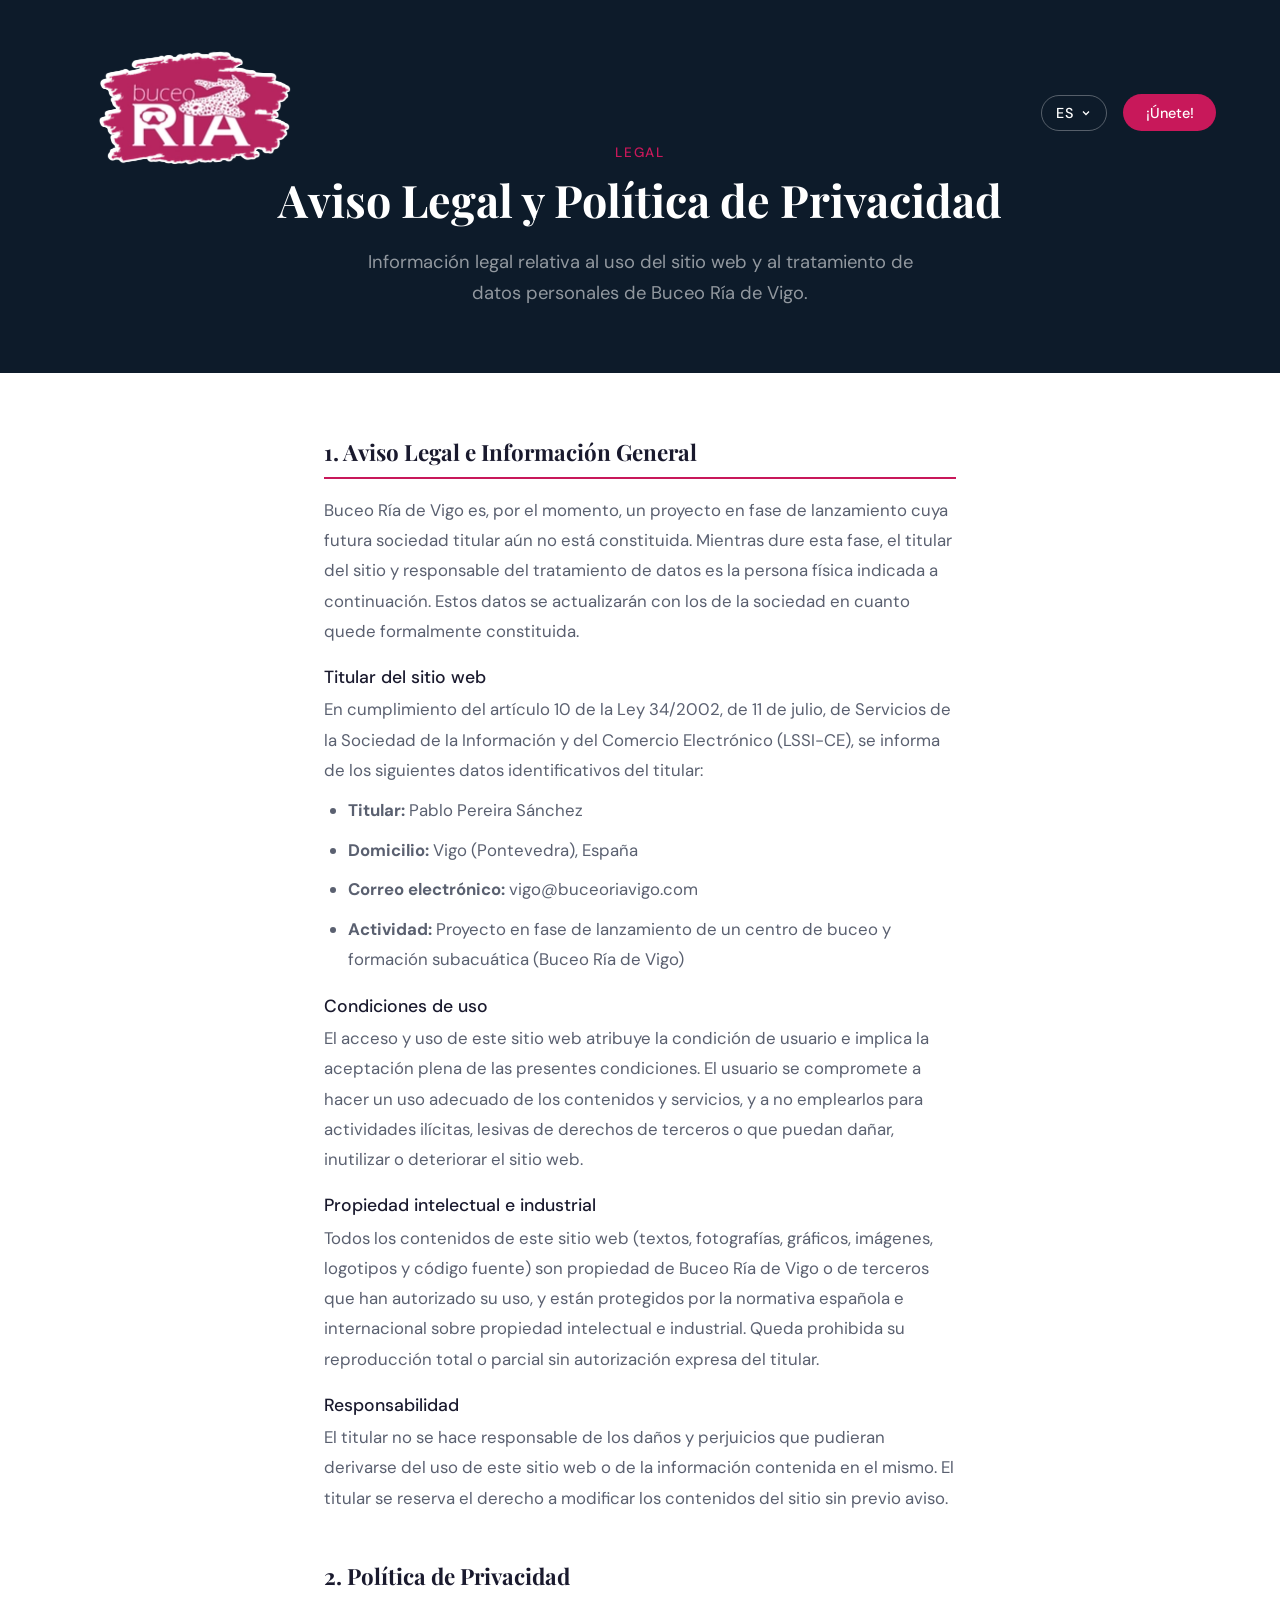
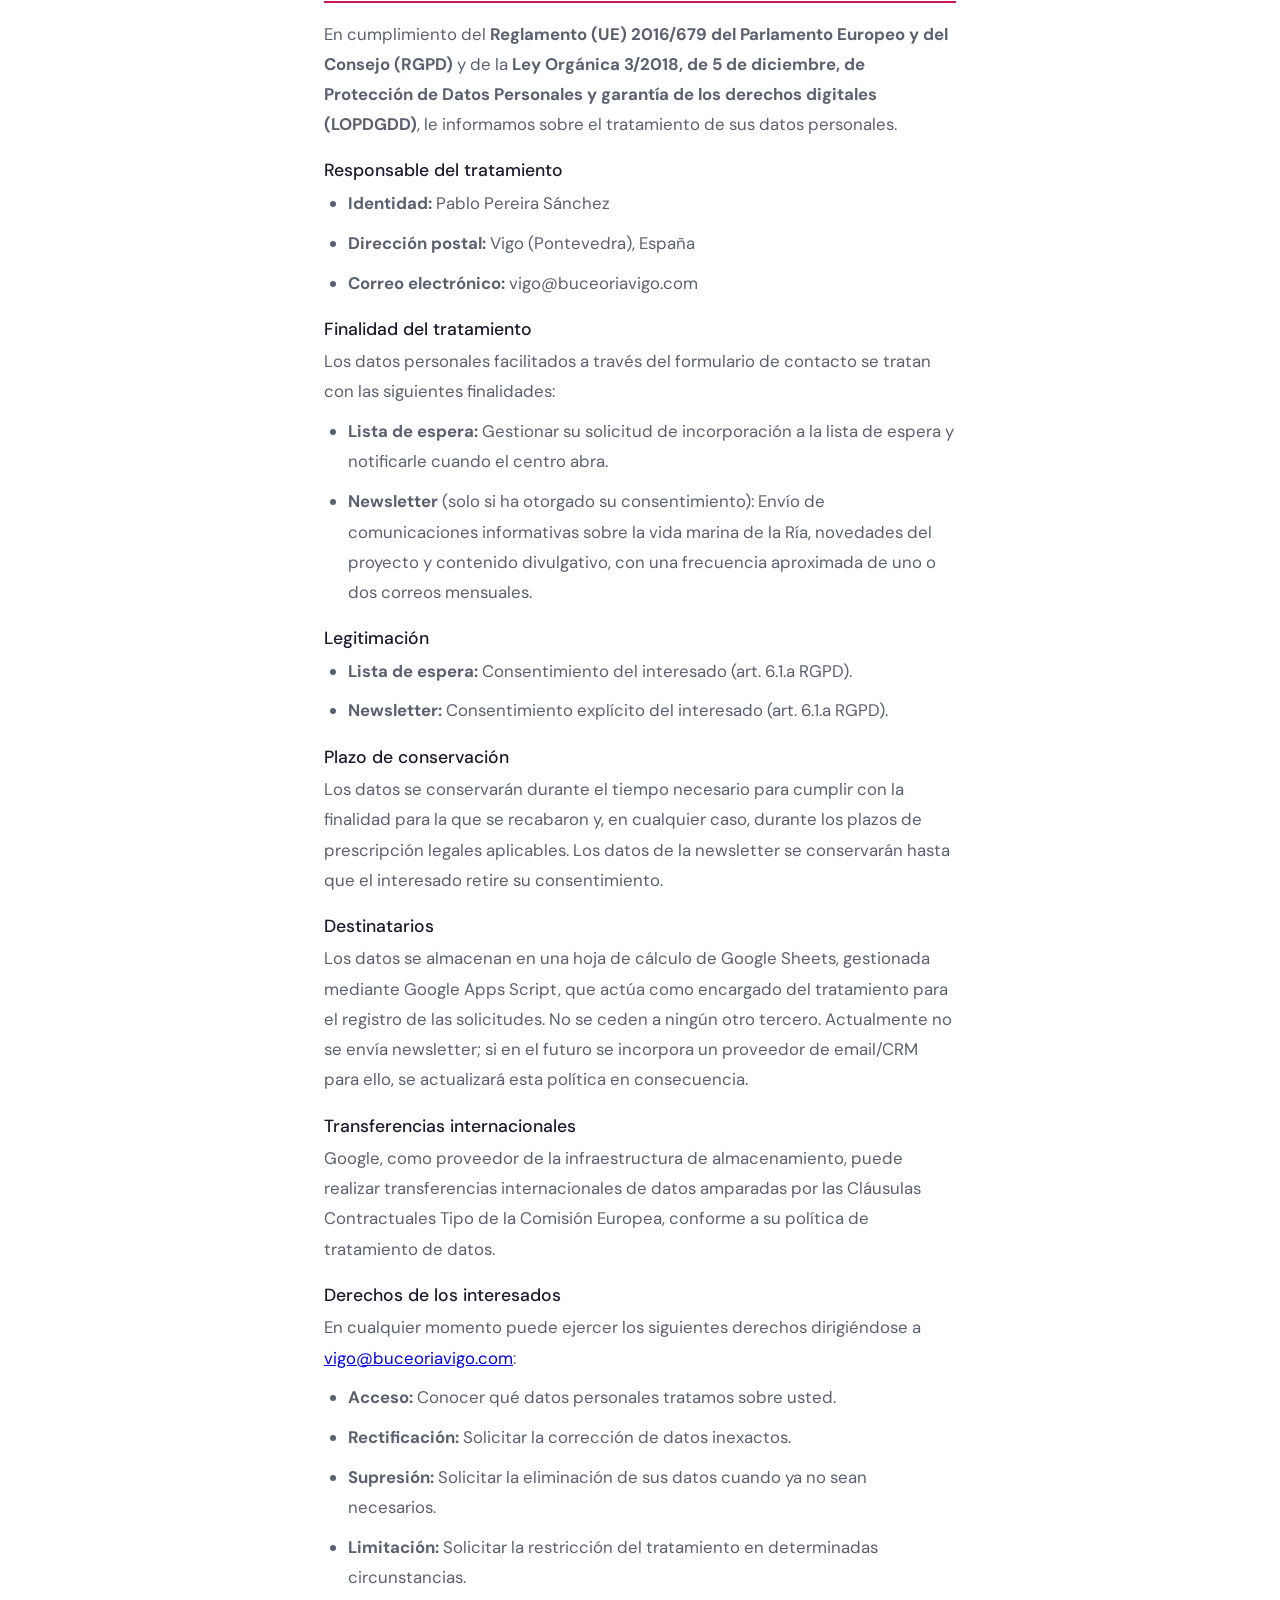
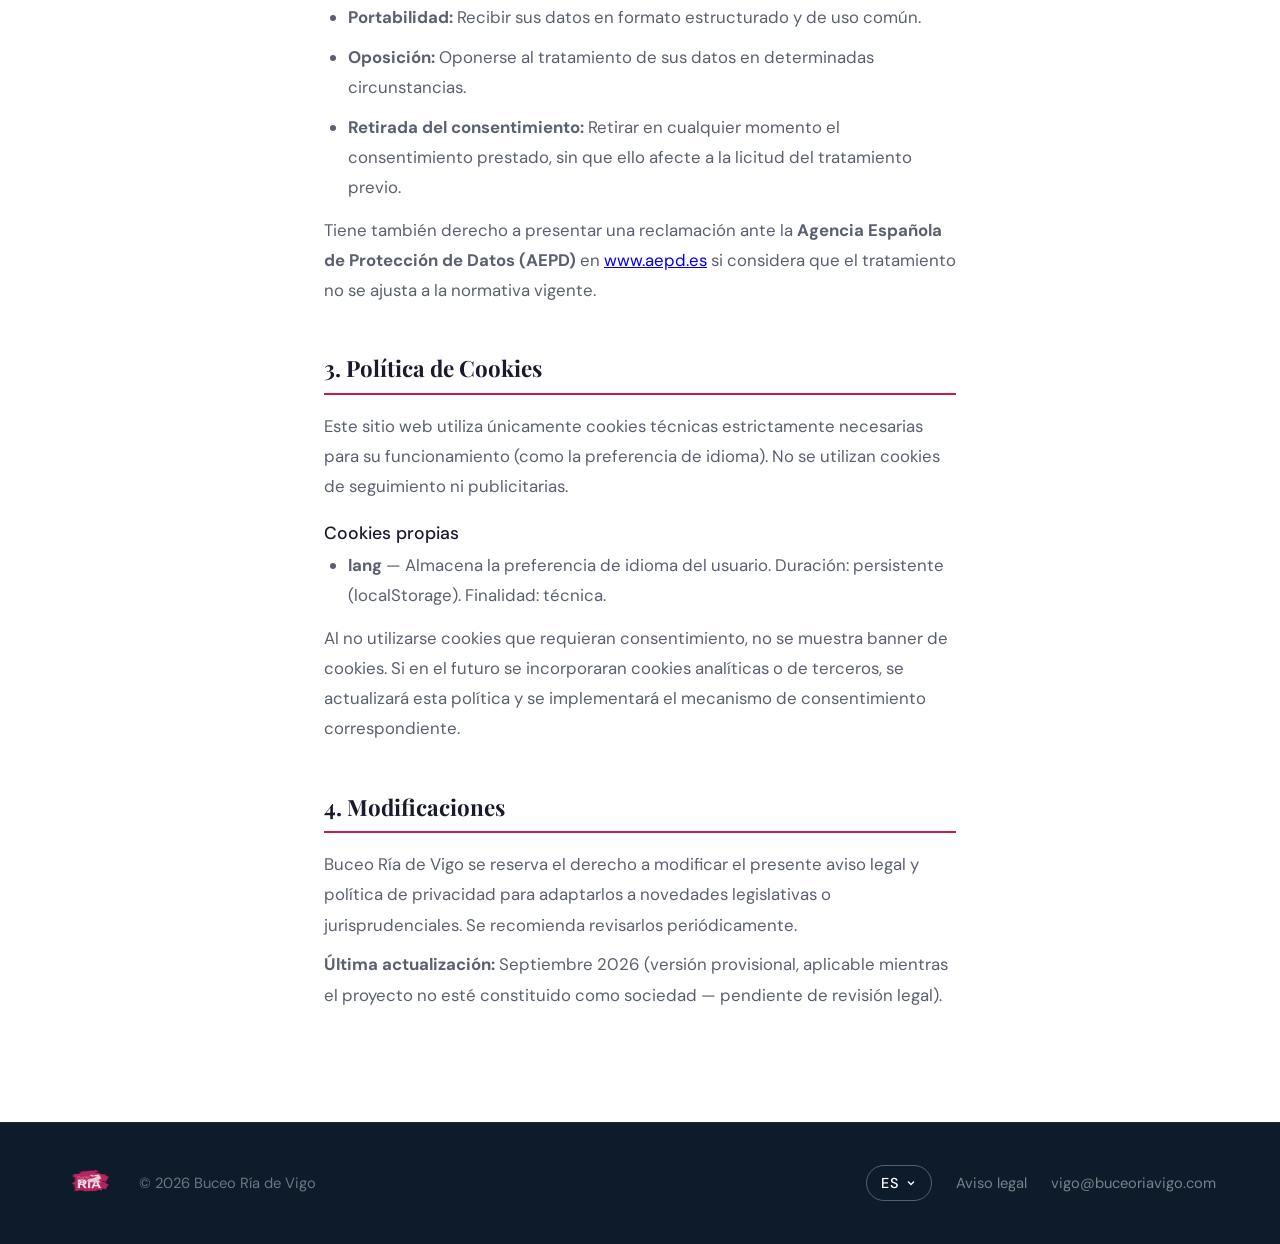
==== aviso-legal.html @ 4482692f "fixes aviso legal" ====
<!DOCTYPE html>
<html lang="es">
<head>
  <meta charset="UTF-8">
  <meta name="viewport" content="width=device-width, initial-scale=1.0">

  <title>Aviso Legal y Política de Privacidad | Buceo Ría</title>
  <meta name="description" content="Aviso legal, política de privacidad y política de cookies de Buceo Ría de Vigo.">
  <meta name="robots" content="noindex, follow">
  <link rel="canonical" href="https://www.buceoriavigo.com/aviso-legal.html">

  <!-- Favicon -->
  <link rel="icon" href="/favicon.ico" sizes="any">
  <link rel="icon" type="image/png" sizes="16x16" href="assets/images/favicon-16x16.png">
  <link rel="icon" type="image/png" sizes="32x32" href="assets/images/favicon-32x32.png">
  <link rel="apple-touch-icon" sizes="180x180" href="assets/images/apple-touch-icon.png">

  <!-- Open Graph -->
  <meta property="og:type" content="website">
  <meta property="og:url" content="https://www.buceoriavigo.com/aviso-legal.html">
  <meta property="og:title" content="Aviso Legal y Política de Privacidad | Buceo Ría">
  <meta property="og:description" content="Aviso legal, política de privacidad y política de cookies de Buceo Ría de Vigo.">
  <meta property="og:site_name" content="Buceo Ría">

  <link rel="preconnect" href="https://fonts.googleapis.com">
  <link rel="preconnect" href="https://fonts.gstatic.com" crossorigin>
  <link href="https://fonts.googleapis.com/css2?family=Playfair+Display:ital,wght@0,700;0,900;1,700&family=DM+Sans:wght@300;400;500&display=swap" rel="stylesheet">
  <link rel="stylesheet" href="css/styles.css">
</head>
<body>

<!-- NAV -->
<nav>
  <a class="nav-logo" href="index.html">
    <img src="assets/images/Logo_splash.webp" alt="Buceo Ría logo">
  </a>
  <div class="nav-right">
    <div class="lang-dropdown">
      <button class="lang-current" aria-haspopup="listbox">
        <span class="lang-current-label">ES</span>
        <svg width="12" height="12" fill="none" stroke="currentColor" stroke-width="2.5" viewBox="0 0 24 24"><path d="M6 9l6 6 6-6"/></svg>
      </button>
      <ul class="lang-options" role="listbox">
        <li class="lang-option" data-lang="gl" role="option">Galego</li>
        <li class="lang-option active" data-lang="es" role="option">Español</li>
        <li class="lang-option" data-lang="en" role="option">English</li>
      </ul>
    </div>
    <a class="nav-cta" href="index.html#cta" data-i18n="nav.cta">Únete</a>
  </div>
</nav>

<!-- CABECERA -->
<div class="legal-header">
  <div class="section-label">Legal</div>
  <h1 class="section-title">Aviso Legal y Política de Privacidad</h1>
  <p class="section-intro">Información legal relativa al uso del sitio web y al tratamiento de datos personales de Buceo Ría de Vigo.</p>
</div>

<!-- CONTENIDO -->
<div class="legal-content">

  <!-- 1. AVISO LEGAL -->
  <div class="legal-section">
    <h2>1. Aviso Legal e Información General</h2>
    <p>Buceo Ría de Vigo es, por el momento, un proyecto en fase de lanzamiento cuya futura sociedad titular aún no está constituida. Mientras dure esta fase, el titular del sitio y responsable del tratamiento de datos es la persona física indicada a continuación. Estos datos se actualizarán con los de la sociedad en cuanto quede formalmente constituida.</p>
    <h3>Titular del sitio web</h3>
    <p>En cumplimiento del artículo 10 de la Ley 34/2002, de 11 de julio, de Servicios de la Sociedad de la Información y del Comercio Electrónico (LSSI-CE), se informa de los siguientes datos identificativos del titular:</p>
    <ul>
      <li><strong>Titular:</strong> Pablo Pereira Sánchez</li>
      <li><strong>Domicilio:</strong> Vigo (Pontevedra), España</li>
      <li><strong>Correo electrónico:</strong> vigo@buceoriavigo.com</li>
      <li><strong>Actividad:</strong> Proyecto en fase de lanzamiento de un centro de buceo y formación subacuática (Buceo Ría de Vigo)</li>
    </ul>
    <h3>Condiciones de uso</h3>
    <p>El acceso y uso de este sitio web atribuye la condición de usuario e implica la aceptación plena de las presentes condiciones. El usuario se compromete a hacer un uso adecuado de los contenidos y servicios, y a no emplearlos para actividades ilícitas, lesivas de derechos de terceros o que puedan dañar, inutilizar o deteriorar el sitio web.</p>
    <h3>Propiedad intelectual e industrial</h3>
    <p>Todos los contenidos de este sitio web (textos, fotografías, gráficos, imágenes, logotipos y código fuente) son propiedad de Buceo Ría de Vigo o de terceros que han autorizado su uso, y están protegidos por la normativa española e internacional sobre propiedad intelectual e industrial. Queda prohibida su reproducción total o parcial sin autorización expresa del titular.</p>
    <h3>Responsabilidad</h3>
    <p>El titular no se hace responsable de los daños y perjuicios que pudieran derivarse del uso de este sitio web o de la información contenida en el mismo. El titular se reserva el derecho a modificar los contenidos del sitio sin previo aviso.</p>
  </div>

  <!-- 2. POLÍTICA DE PRIVACIDAD -->
  <div class="legal-section">
    <h2>2. Política de Privacidad</h2>
    <p>En cumplimiento del <strong>Reglamento (UE) 2016/679 del Parlamento Europeo y del Consejo (RGPD)</strong> y de la <strong>Ley Orgánica 3/2018, de 5 de diciembre, de Protección de Datos Personales y garantía de los derechos digitales (LOPDGDD)</strong>, le informamos sobre el tratamiento de sus datos personales.</p>

    <h3>Responsable del tratamiento</h3>
    <ul>
      <li><strong>Identidad:</strong> Pablo Pereira Sánchez</li>
      <li><strong>Dirección postal:</strong> Vigo (Pontevedra), España</li>
      <li><strong>Correo electrónico:</strong> vigo@buceoriavigo.com</li>
    </ul>

    <h3>Finalidad del tratamiento</h3>
    <p>Los datos personales facilitados a través del formulario de contacto se tratan con las siguientes finalidades:</p>
    <ul>
      <li><strong>Lista de espera:</strong> Gestionar su solicitud de incorporación a la lista de espera y notificarle cuando el centro abra.</li>
      <li><strong>Newsletter</strong> (solo si ha otorgado su consentimiento): Envío de comunicaciones informativas sobre la vida marina de la Ría, novedades del proyecto y contenido divulgativo, con una frecuencia aproximada de uno o dos correos mensuales.</li>
    </ul>

    <h3>Legitimación</h3>
    <ul>
      <li><strong>Lista de espera:</strong> Consentimiento del interesado (art. 6.1.a RGPD).</li>
      <li><strong>Newsletter:</strong> Consentimiento explícito del interesado (art. 6.1.a RGPD).</li>
    </ul>

    <h3>Plazo de conservación</h3>
    <p>Los datos se conservarán durante el tiempo necesario para cumplir con la finalidad para la que se recabaron y, en cualquier caso, durante los plazos de prescripción legales aplicables. Los datos de la newsletter se conservarán hasta que el interesado retire su consentimiento.</p>

    <h3>Destinatarios</h3>
    <p>Los datos se almacenan en una hoja de cálculo de Google Sheets, gestionada mediante Google Apps Script, que actúa como encargado del tratamiento para el registro de las solicitudes. No se ceden a ningún otro tercero. Actualmente no se envía newsletter; si en el futuro se incorpora un proveedor de email/CRM para ello, se actualizará esta política en consecuencia.</p>

    <h3>Transferencias internacionales</h3>
    <p>Google, como proveedor de la infraestructura de almacenamiento, puede realizar transferencias internacionales de datos amparadas por las Cláusulas Contractuales Tipo de la Comisión Europea, conforme a su política de tratamiento de datos.</p>

    <h3>Derechos de los interesados</h3>
    <p>En cualquier momento puede ejercer los siguientes derechos dirigiéndose a <a href="mailto:vigo@buceoriavigo.com">vigo@buceoriavigo.com</a>:</p>
    <ul>
      <li><strong>Acceso:</strong> Conocer qué datos personales tratamos sobre usted.</li>
      <li><strong>Rectificación:</strong> Solicitar la corrección de datos inexactos.</li>
      <li><strong>Supresión:</strong> Solicitar la eliminación de sus datos cuando ya no sean necesarios.</li>
      <li><strong>Limitación:</strong> Solicitar la restricción del tratamiento en determinadas circunstancias.</li>
      <li><strong>Portabilidad:</strong> Recibir sus datos en formato estructurado y de uso común.</li>
      <li><strong>Oposición:</strong> Oponerse al tratamiento de sus datos en determinadas circunstancias.</li>
      <li><strong>Retirada del consentimiento:</strong> Retirar en cualquier momento el consentimiento prestado, sin que ello afecte a la licitud del tratamiento previo.</li>
    </ul>
    <p>Tiene también derecho a presentar una reclamación ante la <strong>Agencia Española de Protección de Datos (AEPD)</strong> en <a href="https://www.aepd.es" target="_blank" rel="noopener">www.aepd.es</a> si considera que el tratamiento no se ajusta a la normativa vigente.</p>
  </div>

  <!-- 3. POLÍTICA DE COOKIES -->
  <div class="legal-section">
    <h2>3. Política de Cookies</h2>
    <p>Este sitio web utiliza únicamente cookies técnicas estrictamente necesarias para su funcionamiento (como la preferencia de idioma). No se utilizan cookies de seguimiento ni publicitarias.</p>
    <h3>Cookies propias</h3>
    <ul>
      <li><strong>lang</strong> — Almacena la preferencia de idioma del usuario. Duración: persistente (localStorage). Finalidad: técnica.</li>
    </ul>
    <p>Al no utilizarse cookies que requieran consentimiento, no se muestra banner de cookies. Si en el futuro se incorporaran cookies analíticas o de terceros, se actualizará esta política y se implementará el mecanismo de consentimiento correspondiente.</p>
  </div>

  <!-- 4. MODIFICACIONES -->
  <div class="legal-section">
    <h2>4. Modificaciones</h2>
    <p>Buceo Ría de Vigo se reserva el derecho a modificar el presente aviso legal y política de privacidad para adaptarlos a novedades legislativas o jurisprudenciales. Se recomienda revisarlos periódicamente.</p>
    <p><strong>Última actualización:</strong> Septiembre 2026 (versión provisional, aplicable mientras el proyecto no esté constituido como sociedad — pendiente de revisión legal).</p>
  </div>

</div>

<!-- FOOTER -->
<footer>
  <div class="footer-left">
    <div class="footer-logo">
      <img src="assets/images/Logo_splash.webp" alt="Buceo Ría">
    </div>
    <span class="footer-copy">© 2026 Buceo Ría de Vigo</span>
  </div>
  <div class="footer-right">
    <!-- redes sociales desactivadas temporalmente (aún no lanzadas), quitar style="display:none" para reactivar -->
    <div class="social-links" style="display: none;">
      <a href="https://instagram.com" target="_blank" rel="noopener" class="social-link" title="Instagram">
        <svg width="16" height="16" fill="currentColor" viewBox="0 0 24 24"><path d="M12 2.163c3.204 0 3.584.012 4.85.07 3.252.148 4.771 1.691 4.919 4.919.058 1.265.069 1.645.069 4.849 0 3.205-.012 3.584-.069 4.849-.149 3.225-1.664 4.771-4.919 4.919-1.266.058-1.644.07-4.85.07-3.204 0-3.584-.012-4.849-.07-3.26-.149-4.771-1.699-4.919-4.92-.058-1.265-.07-1.644-.07-4.849 0-3.204.013-3.583.07-4.849.149-3.227 1.664-4.771 4.919-4.919 1.266-.057 1.645-.069 4.849-.069zM12 0C8.741 0 8.333.014 7.053.072 2.695.272.273 2.69.073 7.052.014 8.333 0 8.741 0 12c0 3.259.014 3.668.072 4.948.2 4.358 2.618 6.78 6.98 6.98C8.333 23.986 8.741 24 12 24c3.259 0 3.668-.014 4.948-.072 4.354-.2 6.782-2.618 6.979-6.98.059-1.28.073-1.689.073-4.948 0-3.259-.014-3.667-.072-4.947-.196-4.354-2.617-6.78-6.979-6.98C15.668.014 15.259 0 12 0zm0 5.838a6.162 6.162 0 100 12.324 6.162 6.162 0 000-12.324zM12 16a4 4 0 110-8 4 4 0 010 8zm6.406-11.845a1.44 1.44 0 100 2.881 1.44 1.44 0 000-2.881z"/></svg>
      </a>
      <a href="https://facebook.com" target="_blank" rel="noopener" class="social-link" title="Facebook">
        <svg width="16" height="16" fill="currentColor" viewBox="0 0 24 24"><path d="M24 12.073c0-6.627-5.373-12-12-12s-12 5.373-12 12c0 5.99 4.388 10.954 10.125 11.854v-8.385H7.078v-3.47h3.047V9.43c0-3.007 1.792-4.669 4.533-4.669 1.312 0 2.686.235 2.686.235v2.953H15.83c-1.491 0-1.956.925-1.956 1.874v2.25h3.328l-.532 3.47h-2.796v8.385C19.612 23.027 24 18.062 24 12.073z"/></svg>
      </a>
      <a href="https://youtube.com" target="_blank" rel="noopener" class="social-link" title="YouTube">
        <svg width="16" height="16" fill="currentColor" viewBox="0 0 24 24"><path d="M23.498 6.186a3.016 3.016 0 00-2.122-2.136C19.505 3.545 12 3.545 12 3.545s-7.505 0-9.377.505A3.017 3.017 0 00.502 6.186C0 8.07 0 12 0 12s0 3.93.502 5.814a3.016 3.016 0 002.122 2.136c1.871.505 9.376.505 9.376.505s7.505 0 9.377-.505a3.015 3.015 0 002.122-2.136C24 15.93 24 12 24 12s0-3.93-.502-5.814zM9.545 15.568V8.432L15.818 12l-6.273 3.568z"/></svg>
      </a>
    </div>
    <div class="lang-dropdown lang-dropdown--up">
      <button class="lang-current" aria-haspopup="listbox">
        <span class="lang-current-label">ES</span>
        <svg width="12" height="12" fill="none" stroke="currentColor" stroke-width="2.5" viewBox="0 0 24 24"><path d="M6 9l6 6 6-6"/></svg>
      </button>
      <ul class="lang-options" role="listbox">
        <li class="lang-option" data-lang="gl" role="option">Galego</li>
        <li class="lang-option active" data-lang="es" role="option">Español</li>
        <li class="lang-option" data-lang="en" role="option">English</li>
      </ul>
    </div>
    <a href="aviso-legal.html" class="footer-link" data-i18n="footer.legal">Aviso legal</a>
    <a href="mailto:vigo@buceoriavigo.com" class="footer-link">vigo@buceoriavigo.com</a>
  </div>
</footer>

<script src="js/i18n.js"></script>
<script src="js/nav.js"></script>
</body>
</html>
---- css/styles.css ----
:root {
  --fuchsia: #C8185A;
  --fuchsia-light: #E8366E;
  --fuchsia-dark: #A01048;
  --fuchsia-pale: #FDE8EE;
  --navy: #0D1B2A;
  --ocean: #0D4F6C;
  --ocean-light: #1A7A9E;
  --sand: #F5F0E8;
  --white: #FFFFFF;
  --text-dark: #1A1A2E;
  --text-muted: #5A6070;
  --font-display: 'Playfair Display', Georgia, serif;
  --font-body: 'DM Sans', sans-serif;
}

*,
*::before,
*::after {
  box-sizing: border-box;
  margin: 0;
  padding: 0;
}

html {
  scroll-behavior: smooth;
}

body {
  font-family: var(--font-body);
  color: var(--text-dark);
  background: var(--white);
  overflow-x: hidden;
}

/* ─── NAV ─── */
nav {
  position: fixed;
  top: 0;
  left: 0;
  right: 0;
  z-index: 100;
  display: flex;
  align-items: center;
  justify-content: space-between;
  padding: 1.25rem 4rem;
  background: transparent;
  backdrop-filter: none;
  -webkit-backdrop-filter: none;
  transition: background 0.3s ease, backdrop-filter 0.3s ease;
}

.nav-right {
  display: flex;
  align-items: center;
  gap: 1rem;
}

.lang-dropdown {
  position: relative;
}

.lang-current {
  display: flex;
  align-items: center;
  gap: 0.4rem;
  background: transparent;
  border: 1px solid rgba(255, 255, 255, 0.3);
  color: var(--white);
  padding: 0.5rem 0.9rem;
  border-radius: 50px;
  font-family: var(--font-body);
  font-size: 0.9rem;
  font-weight: 500;
  letter-spacing: 0.04em;
  cursor: pointer;
  transition: all 0.2s;
}

.lang-current:hover {
  border-color: rgba(255, 255, 255, 0.6);
  background: rgba(255, 255, 255, 0.08);
}

.lang-current svg {
  transition: transform 0.2s;
}

.lang-dropdown.open .lang-current svg {
  transform: rotate(180deg);
}

.lang-options {
  position: absolute;
  top: calc(100% + 0.5rem);
  right: 0;
  background: var(--navy);
  border: 1px solid rgba(255, 255, 255, 0.12);
  border-radius: 12px;
  padding: 0.4rem;
  list-style: none;
  min-width: 130px;
  box-shadow: 0 8px 24px rgba(0, 0, 0, 0.35);
  opacity: 0;
  visibility: hidden;
  transform: translateY(-6px);
  transition: opacity 0.2s ease, transform 0.2s ease, visibility 0.2s;
}

.lang-dropdown.open .lang-options {
  opacity: 1;
  visibility: visible;
  transform: translateY(0);
}

.lang-dropdown--up .lang-options {
  top: auto;
  bottom: calc(100% + 0.5rem);
  transform: translateY(6px);
}

.lang-dropdown--up.open .lang-options {
  transform: translateY(0);
}

.lang-option {
  padding: 0.55rem 0.9rem;
  border-radius: 8px;
  font-size: 0.9rem;
  font-weight: 500;
  color: rgba(255, 255, 255, 0.65);
  cursor: pointer;
  transition: all 0.15s;
  list-style: none;
}

.lang-option:hover {
  background: rgba(255, 255, 255, 0.08);
  color: var(--white);
}

.lang-option.active {
  color: var(--white);
  background: rgba(200, 24, 90, 0.2);
}

.nav--scrolled {
  background: rgba(13, 27, 42, 0.88);
  backdrop-filter: blur(12px);
  -webkit-backdrop-filter: blur(12px);
  padding-top: 0.5rem;
  padding-bottom: 0.5rem;
  transition: background 0.3s ease, backdrop-filter 0.3s ease, padding 0.3s ease;
}

.nav--scrolled .nav-logo img {
  height: 110px;
}

.nav-logo img {
  height: 180px;
  transition: height 0.3s ease;
  filter:
    drop-shadow(1px 0 0 #fff) drop-shadow(-1px 0 0 #fff) drop-shadow(0 1px 0 #fff) drop-shadow(0 -1px 0 #fff) drop-shadow(0.7px 0.7px 0 #fff) drop-shadow(-0.7px 0.7px 0 #fff) drop-shadow(0.7px -0.7px 0 #fff) drop-shadow(-0.7px -0.7px 0 #fff);
}

.nav-cta {
  background: var(--fuchsia);
  color: var(--white);
  border: none;
  padding: 0.6rem 1.4rem;
  border-radius: 50px;
  font-family: var(--font-body);
  font-weight: 500;
  font-size: 0.9rem;
  cursor: pointer;
  text-decoration: none;
  transition: background 0.2s;
}

.nav-cta:hover {
  background: var(--fuchsia-light);
}

/* ─── HERO ─── */
#hero {
  position: relative;
  min-height: 100vh;
  display: flex;
  align-items: center;
  background-color: #0D1B2A;
  overflow: hidden;
}

.hero-bg-img {
  position: absolute;
  inset: 0;
  background-image: url('../assets/images/hero_image.jpg');
  background-size: cover;
  background-position: center;
  background-repeat: no-repeat;
}

.hero-bg-pattern {
  position: absolute;
  inset: 0;
  background: linear-gradient(to right,
      rgba(13, 27, 42, 0.88) 0%,
      rgba(13, 27, 42, 0.65) 55%,
      rgba(13, 27, 42, 0.35) 100%);
}

.hero-bubbles {
  position: absolute;
  inset: 0;
  overflow: hidden;
  pointer-events: none;
}

.bubble {
  position: absolute;
  border-radius: 50%;
  border: 1px solid rgba(255, 255, 255, 0.1);
  animation: rise linear infinite;
}

.bubble:nth-child(1) {
  width: 8px;
  height: 8px;
  left: 10%;
  bottom: -10%;
  animation-duration: 12s;
  animation-delay: 0s;
}

.bubble:nth-child(2) {
  width: 14px;
  height: 14px;
  left: 25%;
  bottom: -10%;
  animation-duration: 16s;
  animation-delay: 2s;
}

.bubble:nth-child(3) {
  width: 6px;
  height: 6px;
  left: 40%;
  bottom: -10%;
  animation-duration: 10s;
  animation-delay: 4s;
}

.bubble:nth-child(4) {
  width: 10px;
  height: 10px;
  left: 55%;
  bottom: -10%;
  animation-duration: 14s;
  animation-delay: 1s;
}

.bubble:nth-child(5) {
  width: 18px;
  height: 18px;
  left: 70%;
  bottom: -10%;
  animation-duration: 18s;
  animation-delay: 3s;
}

.bubble:nth-child(6) {
  width: 7px;
  height: 7px;
  left: 85%;
  bottom: -10%;
  animation-duration: 11s;
  animation-delay: 5s;
}

.bubble:nth-child(7) {
  width: 12px;
  height: 12px;
  left: 33%;
  bottom: -10%;
  animation-duration: 15s;
  animation-delay: 7s;
}

.bubble:nth-child(8) {
  width: 5px;
  height: 5px;
  left: 62%;
  bottom: -10%;
  animation-duration: 9s;
  animation-delay: 6s;
}

@keyframes rise {
  0% {
    transform: translateY(0) translateX(0);
    opacity: 0.6;
  }

  50% {
    transform: translateY(-50vh) translateX(20px);
    opacity: 0.3;
  }

  100% {
    transform: translateY(-110vh) translateX(-10px);
    opacity: 0;
  }
}

.hero-content {
  position: relative;
  z-index: 2;
  max-width: 780px;
  padding: 0 4rem;
  margin-top: 80px;
  animation: fadeUp 0.9s ease both;
}

@keyframes fadeUp {
  from {
    opacity: 0;
    transform: translateY(30px);
  }

  to {
    opacity: 1;
    transform: translateY(0);
  }
}

.hero-tag {
  display: inline-block;
  background: rgba(200, 24, 90, 0.2);
  border: 1px solid rgba(200, 24, 90, 0.4);
  color: #F07FAA;
  font-size: 0.88rem;
  font-weight: 500;
  letter-spacing: 0.1em;
  text-transform: uppercase;
  padding: 0.4rem 1rem;
  border-radius: 50px;
  margin-bottom: 1.5rem;
}

.hero-content h1 {
  font-family: var(--font-display);
  font-size: clamp(2.4rem, 5vw, 4rem);
  font-weight: 900;
  color: var(--white);
  line-height: 1.1;
  margin-bottom: 1.5rem;
}

.hero-content h1 em {
  font-style: italic;
  color: #F07FAA;
}

.hero-content p {
  font-size: 1.2rem;
  line-height: 1.7;
  color: rgba(255, 255, 255, 0.75);
  max-width: 580px;
  margin-bottom: 2.5rem;
}

.hero-btns {
  display: flex;
  gap: 1rem;
  flex-wrap: wrap;
}

.btn-primary {
  background: var(--fuchsia);
  color: var(--white);
  padding: 0.9rem 2rem;
  border-radius: 50px;
  font-weight: 500;
  font-size: 1rem;
  text-decoration: none;
  transition: all 0.25s;
  border: 2px solid var(--fuchsia);
  animation: fadeUp 0.9s ease 0.2s both;
}

.btn-primary:hover {
  background: var(--fuchsia-light);
  border-color: var(--fuchsia-light);
  transform: translateY(-2px);
  box-shadow: 0 8px 24px rgba(200, 24, 90, 0.35);
}

.btn-secondary {
  background: transparent;
  color: var(--white);
  padding: 0.9rem 2rem;
  border-radius: 50px;
  font-weight: 500;
  font-size: 1rem;
  text-decoration: none;
  border: 2px solid rgba(255, 255, 255, 0.4);
  transition: all 0.25s;
  animation: fadeUp 0.9s ease 0.35s both;
}

.btn-secondary:hover {
  border-color: white;
  background: rgba(255, 255, 255, 0.08);
  transform: translateY(-2px);
}

/* ─── SECTIONS COMMON ─── */
section {
  padding: 6rem 4rem;
}

.section-inner {
  max-width: 1200px;
  margin-left: auto;
  margin-right: auto;
}

.section-label {
  font-size: 0.85rem;
  font-weight: 500;
  letter-spacing: 0.14em;
  text-transform: uppercase;
  color: var(--fuchsia);
  margin-bottom: 0.75rem;
}

.section-title {
  font-family: var(--font-display);
  font-size: clamp(2rem, 3.5vw, 3rem);
  font-weight: 700;
  color: var(--text-dark);
  line-height: 1.2;
  margin-bottom: 1.25rem;
}

.section-intro {
  font-size: 1.15rem;
  line-height: 1.7;
  color: var(--text-muted);
  max-width: 580px;
}

/* ─── ACTIVIDADES ─── */
#actividades {
  background: var(--sand);
  padding-left: 2rem;
  padding-right: 2rem;
}

.actividades-wide {
  max-width: 1600px;
  margin: 0 auto;
}

.actividades-grid {
  display: grid;
  grid-template-columns: repeat(4, 1fr);
  gap: 1.5rem;
  margin-top: 3rem;
}

@media (max-width: 900px) {
  .actividades-grid {
    grid-template-columns: repeat(2, 1fr);
  }
}

@media (max-width: 560px) {
  .actividades-grid {
    grid-template-columns: 1fr;
  }
}

.actividad-card {
  background: var(--white);
  border-radius: 20px;
  overflow: hidden;
  border: 1px solid rgba(200, 24, 90, 0.08);
  transition: transform 0.3s ease, box-shadow 0.3s ease;
}

.actividad-card:hover {
  transform: translateY(-4px);
  box-shadow: 0 20px 40px rgba(13, 27, 42, 0.1);
}

.actividad-media {
  position: relative;
  aspect-ratio: 16 / 10;
  overflow: hidden;
  background: var(--sand);
}

.actividad-media img {
  width: 100%;
  height: 100%;
  object-fit: cover;
  display: block;
  transition: transform 0.5s ease;
}

.actividad-card:hover .actividad-media img {
  transform: scale(1.06);
}

.actividad-body {
  padding: 1.4rem 1.5rem 1.6rem;
}

.actividad-head {
  display: flex;
  align-items: baseline;
  gap: 0.55rem;
  margin-bottom: 0.55rem;
}

.actividad-num {
  font-family: var(--font-display);
  font-size: 1.4rem;
  font-weight: 900;
  color: var(--fuchsia);
  line-height: 1;
  flex-shrink: 0;
}

.actividad-card h3 {
  font-family: var(--font-display);
  font-size: 1.15rem;
  font-weight: 700;
  color: var(--text-dark);
  line-height: 1.3;
}

.actividad-card p {
  font-size: 0.95rem;
  line-height: 1.55;
  color: var(--text-muted);
}

.actividad-card .tag {
  display: inline-block;
  background: var(--fuchsia-pale);
  color: var(--fuchsia-dark);
  font-size: 0.8rem;
  font-weight: 500;
  padding: 0.25rem 0.7rem;
  border-radius: 50px;
  margin-top: 0.85rem;
}

/* ─── CERTIFICADOS ─── */
#certificados {
  background: var(--white);
  padding: 3.5rem 0;
  border-top: 1px solid rgba(13, 27, 42, 0.08);
  border-bottom: 1px solid rgba(13, 27, 42, 0.08);
}

.certs-carousel {
  overflow: hidden;
  -webkit-mask-image: linear-gradient(to right, transparent, #000 10%, #000 90%, transparent);
  mask-image: linear-gradient(to right, transparent, #000 10%, #000 90%, transparent);
}

.certs-track {
  display: flex;
  align-items: center;
  gap: 6rem;
  width: max-content;
  animation: certs-scroll 42s linear infinite;
}

.certs-carousel:hover .certs-track {
  animation-play-state: paused;
}

.cert-item {
  flex: 0 0 auto;
  height: 88px;
  display: flex;
  align-items: center;
  justify-content: center;
}

.cert-item img {
  height: 100%;
  width: auto;
  max-width: 280px;
  object-fit: contain;
}

@keyframes certs-scroll {
  from {
    transform: translateX(0);
  }

  to {
    transform: translateX(-50%);
  }
}

/* ─── VALORES ─── */
#valores {
  background: var(--white);
}

.valores-grid {
  display: grid;
  grid-template-columns: repeat(3, 1fr);
  gap: 0;
  margin-top: 3.5rem;
}

.valor-item {
  padding: 0 3rem;
  border-right: 1px solid rgba(0, 0, 0, 0.08);
}

.valor-item:first-child {
  padding-left: 0;
}

.valor-item:last-child {
  padding-right: 0;
  border-right: none;
}

.valor-icon {
  font-size: 2.4rem;
  margin-bottom: 1.25rem;
  display: block;
  line-height: 1;
}

.valor-item h3 {
  font-family: var(--font-display);
  font-size: 1.25rem;
  font-weight: 700;
  color: var(--text-dark);
  margin-bottom: 0.85rem;
}

.valor-item p {
  font-size: 1.05rem;
  line-height: 1.75;
  color: var(--text-muted);
}

@media (max-width: 900px) {
  .valores-grid {
    grid-template-columns: 1fr;
    gap: 0;
  }

  .valor-item {
    padding: 2rem 0;
    border-right: none;
    border-bottom: 1px solid rgba(0, 0, 0, 0.08);
  }

  .valor-item:last-child {
    border-bottom: none;
    padding-bottom: 0;
  }

  .valor-item:first-child {
    padding-top: 0;
  }
}

/* ─── EQUIPO ─── */
#equipo {
  background: var(--navy);
  padding: 6rem 4rem;
}

#equipo .section-title {
  color: var(--white);
}

#equipo .section-intro {
  color: rgba(255, 255, 255, 0.6);
}

.equipo-grid {
  display: grid;
  grid-template-columns: repeat(2, 1fr);
  gap: 2rem;
  margin-top: 3rem;
}


.equipo-card {
  background: rgba(255, 255, 255, 0.06);
  border: 1px solid rgba(255, 255, 255, 0.1);
  border-radius: 20px;
  padding: 2.5rem;
  display: flex;
  gap: 1.75rem;
  align-items: flex-start;
  transition: background 0.3s;
}

.equipo-card:hover {
  background: rgba(200, 24, 90, 0.1);
  border-color: rgba(200, 24, 90, 0.3);
}

.equipo-avatar {
  width: 88px;
  height: 88px;
  flex-shrink: 0;
  border-radius: 50%;
  background: linear-gradient(135deg, var(--fuchsia-dark), var(--ocean));
  display: flex;
  align-items: center;
  justify-content: center;
  font-family: var(--font-display);
  font-size: 1.8rem;
  font-weight: 700;
  color: white;
  border: 3px solid var(--fuchsia);
  overflow: hidden;
}

.equipo-avatar img {
  width: 100%;
  height: 100%;
  object-fit: cover;
}

.equipo-info h3 {
  font-family: var(--font-display);
  font-size: 1.35rem;
  font-weight: 700;
  color: var(--white);
  margin-bottom: 0.3rem;
}

.equipo-role {
  font-size: 0.92rem;
  color: #F07FAA;
  font-weight: 500;
  text-transform: uppercase;
  letter-spacing: 0.08em;
  margin-bottom: 0.75rem;
}

.equipo-info p {
  font-size: 1.05rem;
  line-height: 1.65;
  color: rgba(255, 255, 255, 0.6);
}

/* ─── CTA / FORMULARIO ─── */
#cta {
  background: linear-gradient(180deg, var(--fuchsia-pale) 0%, var(--white) 60%);
  position: relative;
  overflow: hidden;
}

.cta-inner {
  position: relative;
  z-index: 1;
  max-width: 600px;
  margin: 0 auto;
  text-align: center;
}

.cta-inner .section-intro {
  margin: 0 auto 2.5rem;
}

.cta-success {
  padding: 2rem 1.5rem 1rem;
}

.cta-success-icon {
  display: inline-flex;
  align-items: center;
  justify-content: center;
  width: 56px;
  height: 56px;
  border-radius: 50%;
  background: var(--fuchsia-pale);
  color: var(--fuchsia);
  margin-bottom: 1.25rem;
}

.cta-success-message {
  font-size: 1.25rem;
  font-weight: 600;
  color: var(--text-dark);
  max-width: 420px;
  margin: 0 auto;
}

.form-row {
  display: grid;
  grid-template-columns: 1fr 1fr;
  gap: 1rem;
}

.form-group {
  margin-bottom: 1rem;
  text-align: left;
}

.form-group input {
  width: 100%;
  padding: 0.9rem 1.25rem;
  border-radius: 12px;
  border: 2px solid rgba(200, 24, 90, 0.15);
  background: var(--white);
  color: var(--text-dark);
  font-family: var(--font-body);
  font-size: 1.05rem;
  outline: none;
  transition: border 0.2s, box-shadow 0.2s;
}

.form-group input::placeholder {
  color: var(--text-muted);
}

.form-group input:focus {
  border-color: var(--fuchsia);
  box-shadow: 0 0 0 4px rgba(200, 24, 90, 0.1);
}

.interests-dropdown {
  border: 2px solid rgba(200, 24, 90, 0.15);
  border-radius: 12px;
  background: var(--white);
  transition: border-color 0.2s;
}

.interests-dropdown[open] {
  border-color: var(--fuchsia);
}

.interests-summary {
  display: flex;
  align-items: center;
  justify-content: space-between;
  gap: 0.75rem;
  padding: 0.9rem 1.25rem;
  cursor: pointer;
  list-style: none;
  font-size: 1.05rem;
  color: var(--text-muted);
  user-select: none;
}

.interests-summary::-webkit-details-marker {
  display: none;
}

.interests-summary-text.has-value {
  color: var(--text-dark);
}

.interests-chevron {
  flex-shrink: 0;
  color: var(--fuchsia);
  transition: transform 0.2s;
}

.interests-dropdown[open] .interests-chevron {
  transform: rotate(180deg);
}

.interests-dropdown[open] .interests-summary {
  border-bottom: 1px solid rgba(200, 24, 90, 0.12);
}

.interests-panel {
  padding: 0.75rem 1.25rem 1rem;
  display: grid;
  grid-template-columns: 1fr 1fr;
  gap: 0.6rem 1rem;
}

.interests-option {
  display: flex;
  align-items: center;
  gap: 0.6rem;
  font-size: 0.95rem;
  color: var(--text-dark);
  cursor: pointer;
}

.interests-option input[type="checkbox"] {
  width: 17px;
  height: 17px;
  flex-shrink: 0;
  accent-color: var(--fuchsia);
  cursor: pointer;
}

.newsletter-box {
  background: var(--white);
  border: 1px solid rgba(200, 24, 90, 0.15);
  border-left: 3px solid var(--fuchsia);
  border-radius: 12px;
  padding: 1.25rem 1.5rem;
  margin: 1.5rem 0;
  text-align: left;
  box-shadow: 0 4px 16px rgba(160, 16, 72, 0.06);
}

.newsletter-head {
  display: flex;
  align-items: flex-start;
  gap: 0.85rem;
  margin-bottom: 1rem;
}

.newsletter-icon {
  flex-shrink: 0;
  width: 34px;
  height: 34px;
  border-radius: 50%;
  background: var(--fuchsia-pale);
  color: var(--fuchsia);
  display: flex;
  align-items: center;
  justify-content: center;
}

.newsletter-heading {
  font-weight: 700;
  color: var(--text-dark);
  font-size: 1rem;
  margin-bottom: 0.2rem;
}

.newsletter-sub {
  font-size: 0.9rem;
  color: var(--text-muted);
  line-height: 1.5;
}

.newsletter-consent {
  position: relative;
  display: flex;
  align-items: flex-start;
  gap: 0.6rem;
}

.checkbox-label {
  display: flex;
  align-items: flex-start;
  gap: 0.75rem;
  cursor: pointer;
  font-size: 0.98rem;
  color: var(--text-dark);
  line-height: 1.5;
  flex: 1;
}

.checkbox-label input[type="checkbox"] {
  width: 18px;
  height: 18px;
  flex-shrink: 0;
  margin-top: 2px;
  accent-color: var(--fuchsia);
  cursor: pointer;
}

.info-tooltip {
  flex-shrink: 0;
  width: 20px;
  height: 20px;
  border-radius: 50%;
  border: 1px solid rgba(200, 24, 90, 0.3);
  background: transparent;
  color: var(--fuchsia);
  display: flex;
  align-items: center;
  justify-content: center;
  cursor: help;
  padding: 0;
  margin-top: 1px;
  transition: background 0.2s, color 0.2s;
}

.info-tooltip:hover,
.info-tooltip:focus-visible {
  background: var(--fuchsia);
  color: var(--white);
  outline: none;
}

.sr-only {
  position: absolute;
  width: 1px;
  height: 1px;
  padding: 0;
  margin: -1px;
  overflow: hidden;
  clip: rect(0, 0, 0, 0);
  white-space: nowrap;
  border: 0;
}

.tooltip-content {
  position: absolute;
  bottom: calc(100% + 10px);
  right: 0;
  width: 280px;
  max-width: 80vw;
  background: var(--navy);
  color: rgba(255, 255, 255, 0.85);
  font-size: 0.85rem;
  line-height: 1.5;
  border-radius: 10px;
  padding: 0.9rem 1rem;
  box-shadow: 0 8px 24px rgba(0, 0, 0, 0.2);
  opacity: 0;
  visibility: hidden;
  transform: translateY(4px);
  transition: opacity 0.2s, transform 0.2s, visibility 0.2s;
  pointer-events: none;
  z-index: 5;
}

.tooltip-content strong {
  color: var(--white);
}

.tooltip-content::after {
  content: '';
  position: absolute;
  top: 100%;
  right: 8px;
  border: 6px solid transparent;
  border-top-color: var(--navy);
}

.info-tooltip:hover+.tooltip-content,
.info-tooltip:focus-visible+.tooltip-content,
.info-tooltip.is-open+.tooltip-content {
  opacity: 1;
  visibility: visible;
  transform: translateY(0);
  pointer-events: auto;
}

.lopd-text {
  font-size: 0.85rem;
  color: var(--text-muted);
  line-height: 1.5;
  margin-top: 1.25rem;
  text-align: left;
}

.lopd-text a {
  color: var(--fuchsia);
  text-decoration: underline;
}

.btn-submit {
  width: 100%;
  background: var(--navy);
  color: var(--white);
  border: none;
  padding: 1rem;
  border-radius: 12px;
  font-family: var(--font-body);
  font-size: 1rem;
  font-weight: 500;
  cursor: pointer;
  margin-top: 0.5rem;
  transition: all 0.2s;
  letter-spacing: 0.02em;
}

.btn-submit:hover {
  background: #162940;
  transform: translateY(-1px);
  box-shadow: 0 6px 20px rgba(13, 27, 42, 0.25);
}

/* ─── FOOTER ─── */
footer {
  background: var(--navy);
  padding: 2.5rem 4rem;
  display: flex;
  align-items: center;
  justify-content: space-between;
  flex-wrap: wrap;
  gap: 1rem;
  border-top: 1px solid rgba(255, 255, 255, 0.06);
}

.footer-left {
  display: flex;
  align-items: center;
  gap: 1.5rem;
}

.footer-logo img {
  height: 36px;
}

.footer-copy {
  font-size: 0.92rem;
  color: rgba(255, 255, 255, 0.4);
}

.footer-right {
  display: flex;
  align-items: center;
  gap: 1.5rem;
  flex-wrap: wrap;
}

.footer-link {
  font-size: 0.92rem;
  color: rgba(255, 255, 255, 0.45);
  text-decoration: none;
  transition: color 0.2s;
}

.footer-link:hover {
  color: #F07FAA;
}

.social-links {
  display: flex;
  gap: 0.75rem;
}

.social-link {
  width: 36px;
  height: 36px;
  border-radius: 8px;
  border: 1px solid rgba(255, 255, 255, 0.12);
  display: flex;
  align-items: center;
  justify-content: center;
  color: rgba(255, 255, 255, 0.5);
  text-decoration: none;
  transition: all 0.2s;
  font-size: 0.85rem;
}

.social-link:hover {
  border-color: var(--fuchsia);
  color: #F07FAA;
  background: rgba(200, 24, 90, 0.1);
}

/* ─── AVISO LEGAL ─── */
.legal-header {
  background: var(--navy);
  padding: 9rem 4rem 4rem;
  text-align: center;
}

.legal-header .section-title {
  color: var(--white);
}

.legal-header .section-intro {
  color: rgba(255, 255, 255, 0.55);
  margin: 0 auto;
}

.legal-content {
  max-width: 760px;
  margin: 0 auto;
  padding: 4rem;
}

.legal-section {
  margin-bottom: 3rem;
}

.legal-section h2 {
  font-family: var(--font-display);
  font-size: 1.4rem;
  font-weight: 700;
  color: var(--text-dark);
  margin-bottom: 1rem;
  padding-bottom: 0.6rem;
  border-bottom: 2px solid var(--fuchsia);
}

.legal-section h3 {
  font-size: 1.1rem;
  font-weight: 500;
  color: var(--text-dark);
  margin: 1.25rem 0 0.4rem;
}

.legal-section p,
.legal-section li {
  font-size: 1.05rem;
  line-height: 1.8;
  color: var(--text-muted);
  margin-bottom: 0.6rem;
}

.legal-section ul {
  padding-left: 1.5rem;
  margin-bottom: 0.75rem;
}

.legal-placeholder {
  background: var(--fuchsia-pale);
  border-left: 3px solid var(--fuchsia);
  padding: 0.7rem 1rem;
  border-radius: 0 8px 8px 0;
  font-size: 0.95rem;
  color: var(--fuchsia-dark);
  font-style: italic;
  margin-bottom: 0.75rem;
}

/* ─── RESPONSIVE ─── */
@media (max-width: 768px) {
  section {
    padding: 4rem 1.5rem;
  }

  nav {
    padding: 1rem 1.5rem;
  }

  .nav-logo img {
    height: 115px;
  }

  .nav--scrolled .nav-logo img {
    height: 90px;
  }

  nav .lang-current {
    padding: 0.35rem 0.65rem;
    font-size: 0.8rem;
  }

  .hero-content {
    padding: 0 1.5rem;
  }

  .certs-track {
    gap: 2rem;
  }

  footer {
    padding: 2rem 1.5rem;
    flex-direction: column;
    align-items: flex-start;
  }

  .footer-left {
    flex-direction: column;
    align-items: flex-start;
    gap: 0.5rem;
  }

  #equipo {
    padding: 4rem 1.5rem;
  }

  .equipo-grid {
    grid-template-columns: 1fr;
    gap: 1.25rem;
  }

  .equipo-card {
    flex-direction: column;
    align-items: center;
    text-align: center;
    padding: 2rem 1.5rem;
    gap: 1.25rem;
  }

  .equipo-avatar {
    width: 100px;
    height: 100px;
  }

  .form-row {
    grid-template-columns: 1fr;
    gap: 0;
  }

  .interests-panel {
    grid-template-columns: 1fr;
  }

  .tooltip-content {
    right: auto;
    left: 50%;
    transform: translateX(-50%) translateY(4px);
  }

  .info-tooltip:hover+.tooltip-content,
  .info-tooltip:focus-visible+.tooltip-content,
  .info-tooltip.is-open+.tooltip-content {
    transform: translateX(-50%) translateY(0);
  }

  .tooltip-content::after {
    right: auto;
    left: 50%;
    transform: translateX(-50%);
  }
}
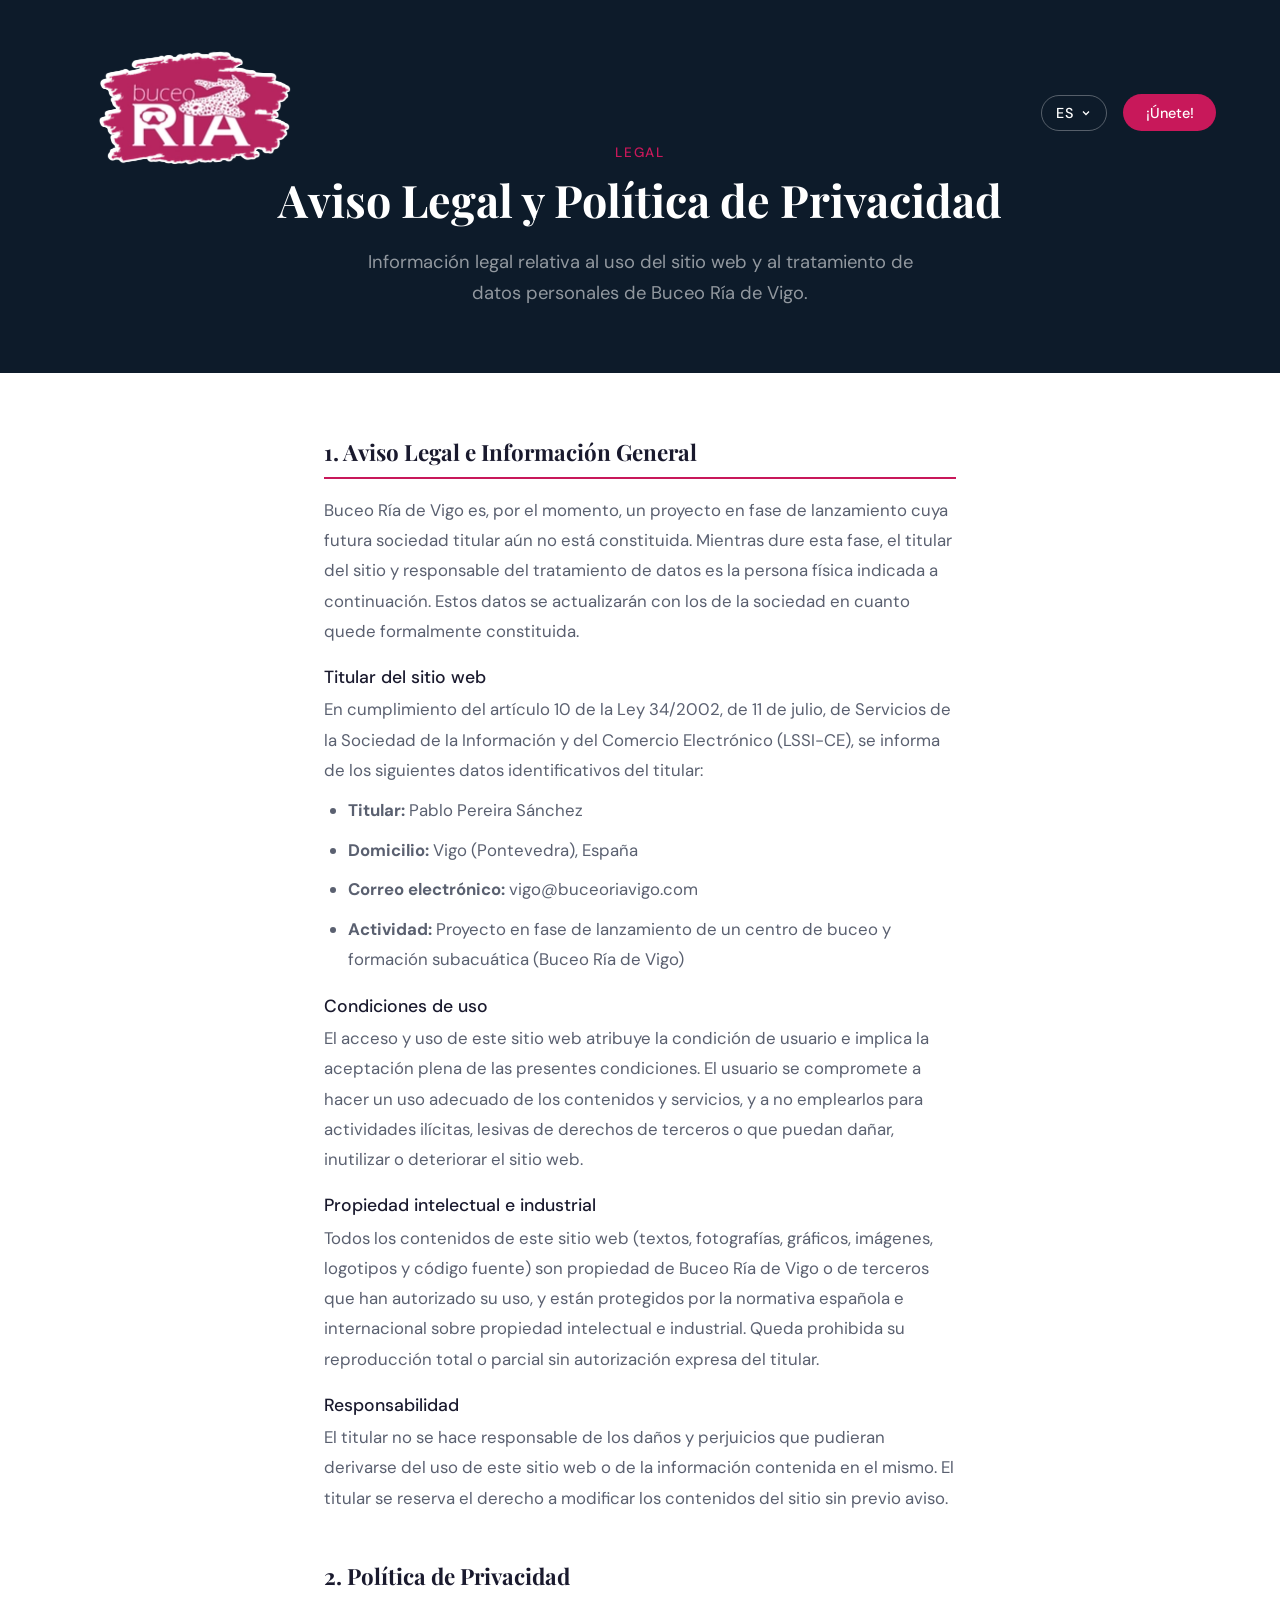
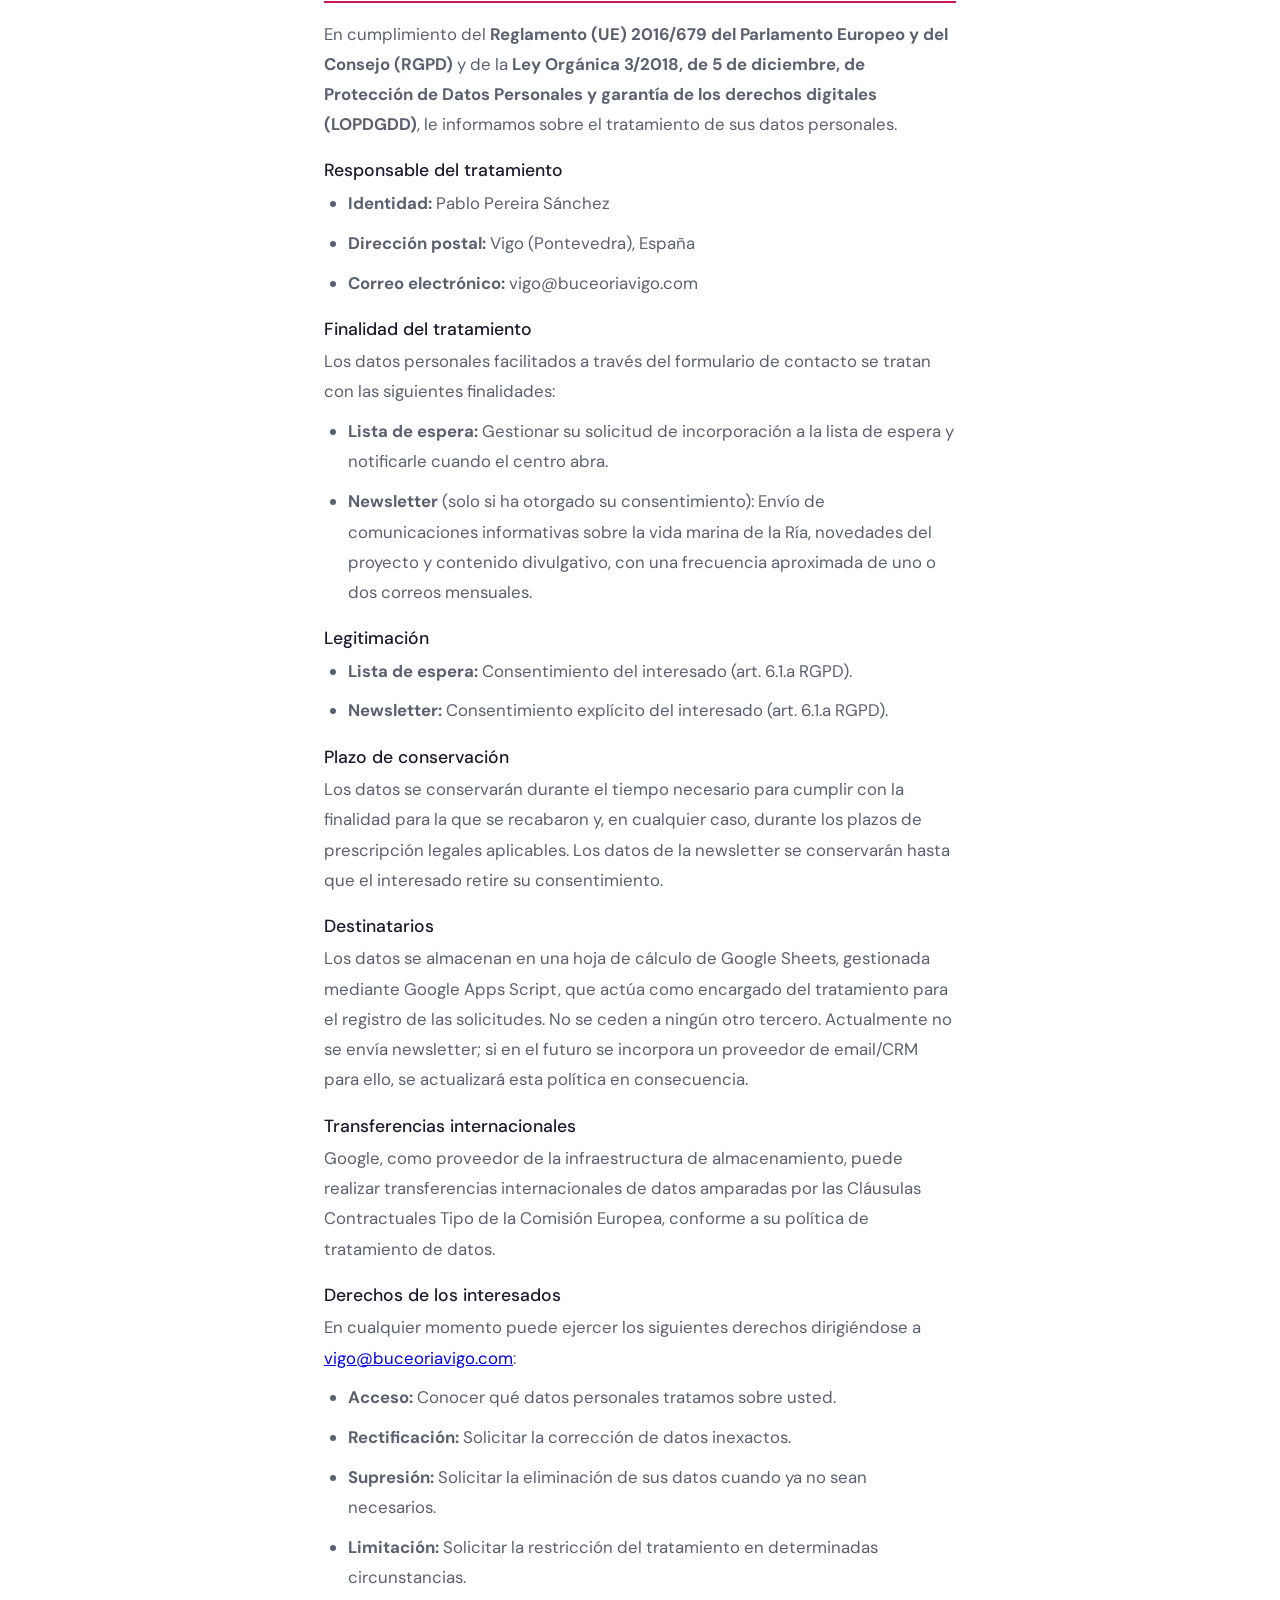
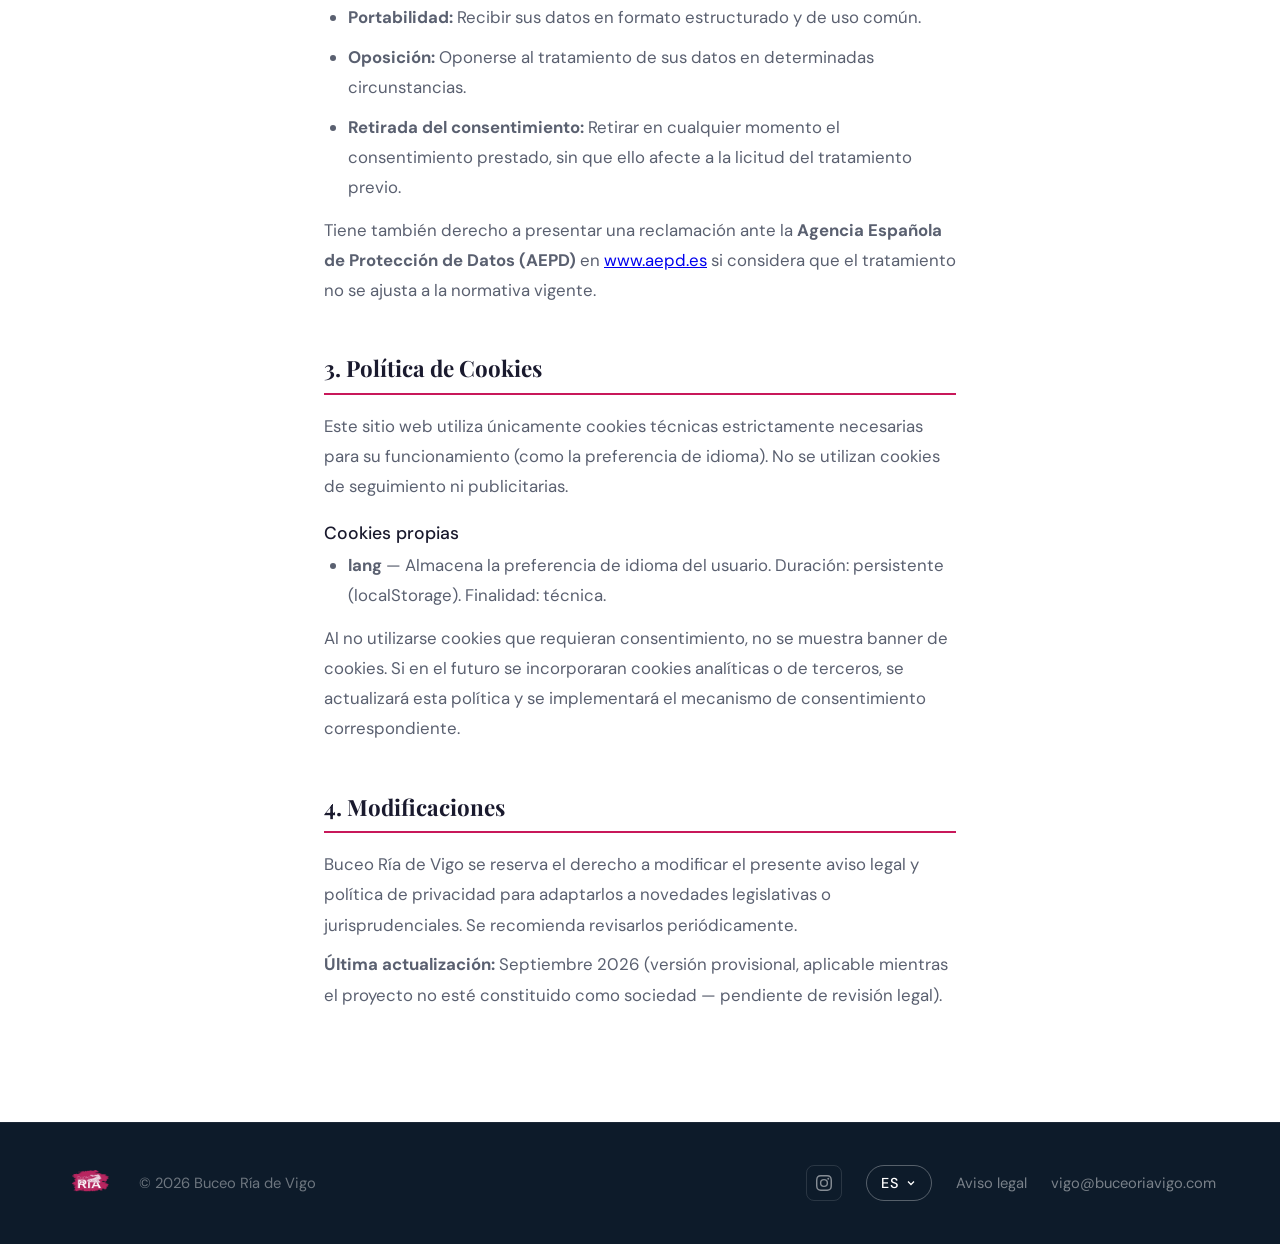
==== commit 2a5da566: "añadido instagram y botón en hero de síguenos en redes" ====
--- a/aviso-legal.html
+++ b/aviso-legal.html
@@ -157,15 +157,15 @@
     <span class="footer-copy">© 2026 Buceo Ría de Vigo</span>
   </div>
   <div class="footer-right">
-    <!-- redes sociales desactivadas temporalmente (aún no lanzadas), quitar style="display:none" para reactivar -->
-    <div class="social-links" style="display: none;">
-      <a href="https://instagram.com" target="_blank" rel="noopener" class="social-link" title="Instagram">
+    <!-- redes sociales: Instagram activo; Facebook/YouTube ocultos (quitar style="display:none" en cada uno para reactivar) -->
+    <div class="social-links">
+      <a href="https://www.instagram.com/buceoria.vigo/" target="_blank" rel="noopener" class="social-link" title="Instagram" aria-label="Instagram">
         <svg width="16" height="16" fill="currentColor" viewBox="0 0 24 24"><path d="M12 2.163c3.204 0 3.584.012 4.85.07 3.252.148 4.771 1.691 4.919 4.919.058 1.265.069 1.645.069 4.849 0 3.205-.012 3.584-.069 4.849-.149 3.225-1.664 4.771-4.919 4.919-1.266.058-1.644.07-4.85.07-3.204 0-3.584-.012-4.849-.07-3.26-.149-4.771-1.699-4.919-4.92-.058-1.265-.07-1.644-.07-4.849 0-3.204.013-3.583.07-4.849.149-3.227 1.664-4.771 4.919-4.919 1.266-.057 1.645-.069 4.849-.069zM12 0C8.741 0 8.333.014 7.053.072 2.695.272.273 2.69.073 7.052.014 8.333 0 8.741 0 12c0 3.259.014 3.668.072 4.948.2 4.358 2.618 6.78 6.98 6.98C8.333 23.986 8.741 24 12 24c3.259 0 3.668-.014 4.948-.072 4.354-.2 6.782-2.618 6.979-6.98.059-1.28.073-1.689.073-4.948 0-3.259-.014-3.667-.072-4.947-.196-4.354-2.617-6.78-6.979-6.98C15.668.014 15.259 0 12 0zm0 5.838a6.162 6.162 0 100 12.324 6.162 6.162 0 000-12.324zM12 16a4 4 0 110-8 4 4 0 010 8zm6.406-11.845a1.44 1.44 0 100 2.881 1.44 1.44 0 000-2.881z"/></svg>
       </a>
-      <a href="https://facebook.com" target="_blank" rel="noopener" class="social-link" title="Facebook">
+      <a href="https://facebook.com" target="_blank" rel="noopener" class="social-link" title="Facebook" aria-label="Facebook" style="display: none;">
         <svg width="16" height="16" fill="currentColor" viewBox="0 0 24 24"><path d="M24 12.073c0-6.627-5.373-12-12-12s-12 5.373-12 12c0 5.99 4.388 10.954 10.125 11.854v-8.385H7.078v-3.47h3.047V9.43c0-3.007 1.792-4.669 4.533-4.669 1.312 0 2.686.235 2.686.235v2.953H15.83c-1.491 0-1.956.925-1.956 1.874v2.25h3.328l-.532 3.47h-2.796v8.385C19.612 23.027 24 18.062 24 12.073z"/></svg>
       </a>
-      <a href="https://youtube.com" target="_blank" rel="noopener" class="social-link" title="YouTube">
+      <a href="https://youtube.com" target="_blank" rel="noopener" class="social-link" title="YouTube" aria-label="YouTube" style="display: none;">
         <svg width="16" height="16" fill="currentColor" viewBox="0 0 24 24"><path d="M23.498 6.186a3.016 3.016 0 00-2.122-2.136C19.505 3.545 12 3.545 12 3.545s-7.505 0-9.377.505A3.017 3.017 0 00.502 6.186C0 8.07 0 12 0 12s0 3.93.502 5.814a3.016 3.016 0 002.122 2.136c1.871.505 9.376.505 9.376.505s7.505 0 9.377-.505a3.015 3.015 0 002.122-2.136C24 15.93 24 12 24 12s0-3.93-.502-5.814zM9.545 15.568V8.432L15.818 12l-6.273 3.568z"/></svg>
       </a>
     </div>
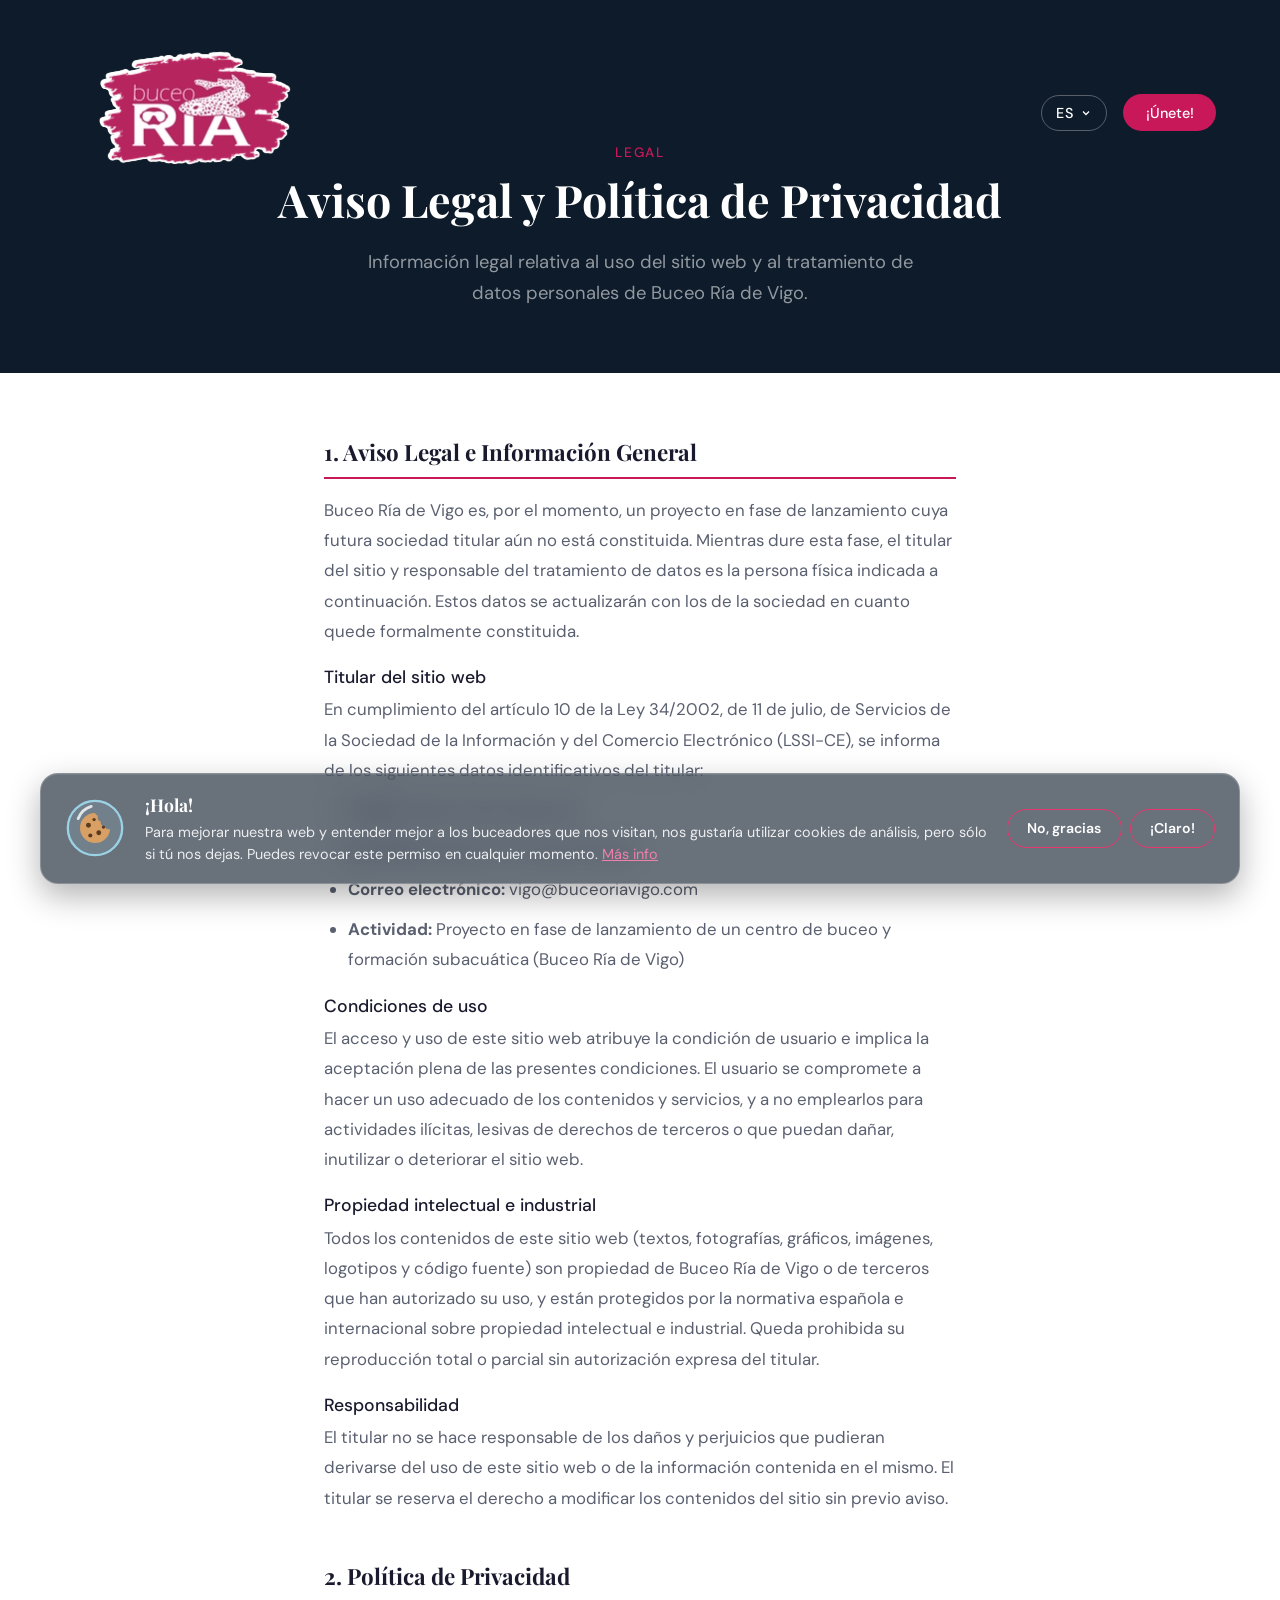
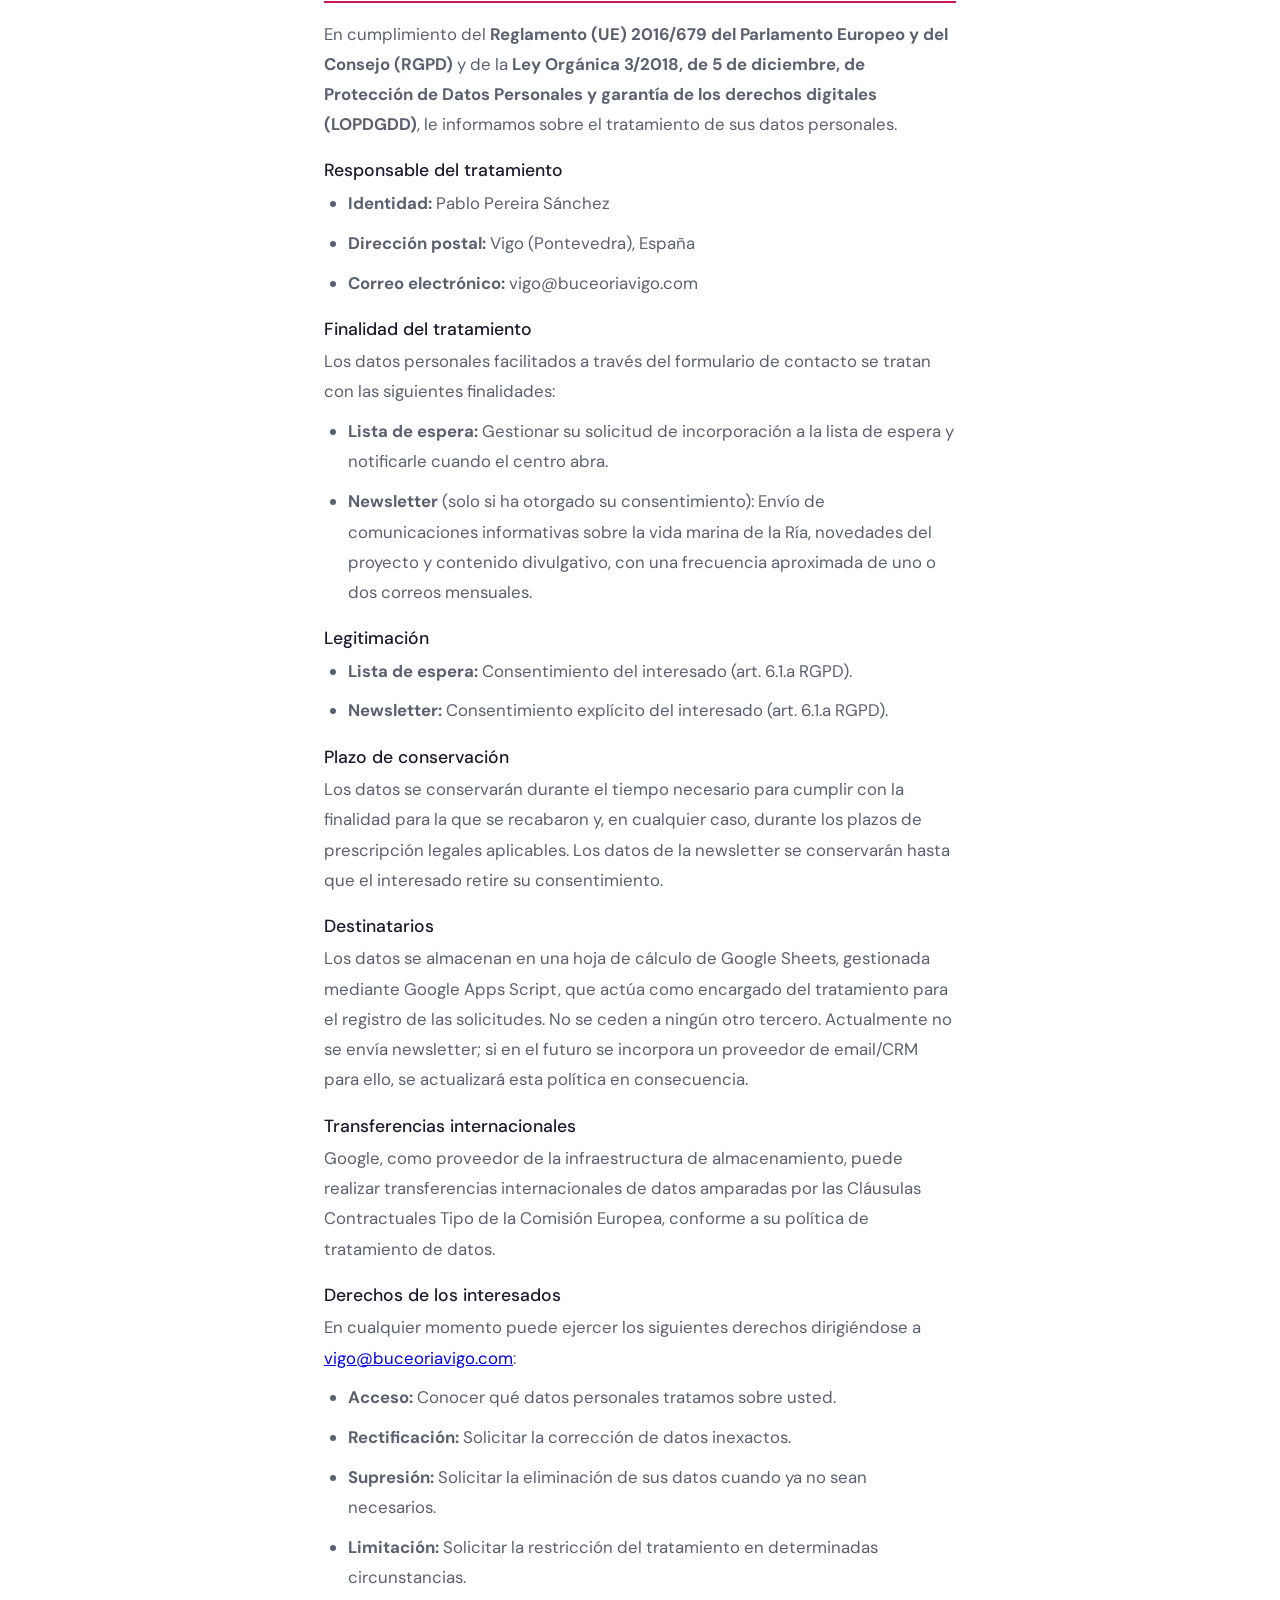
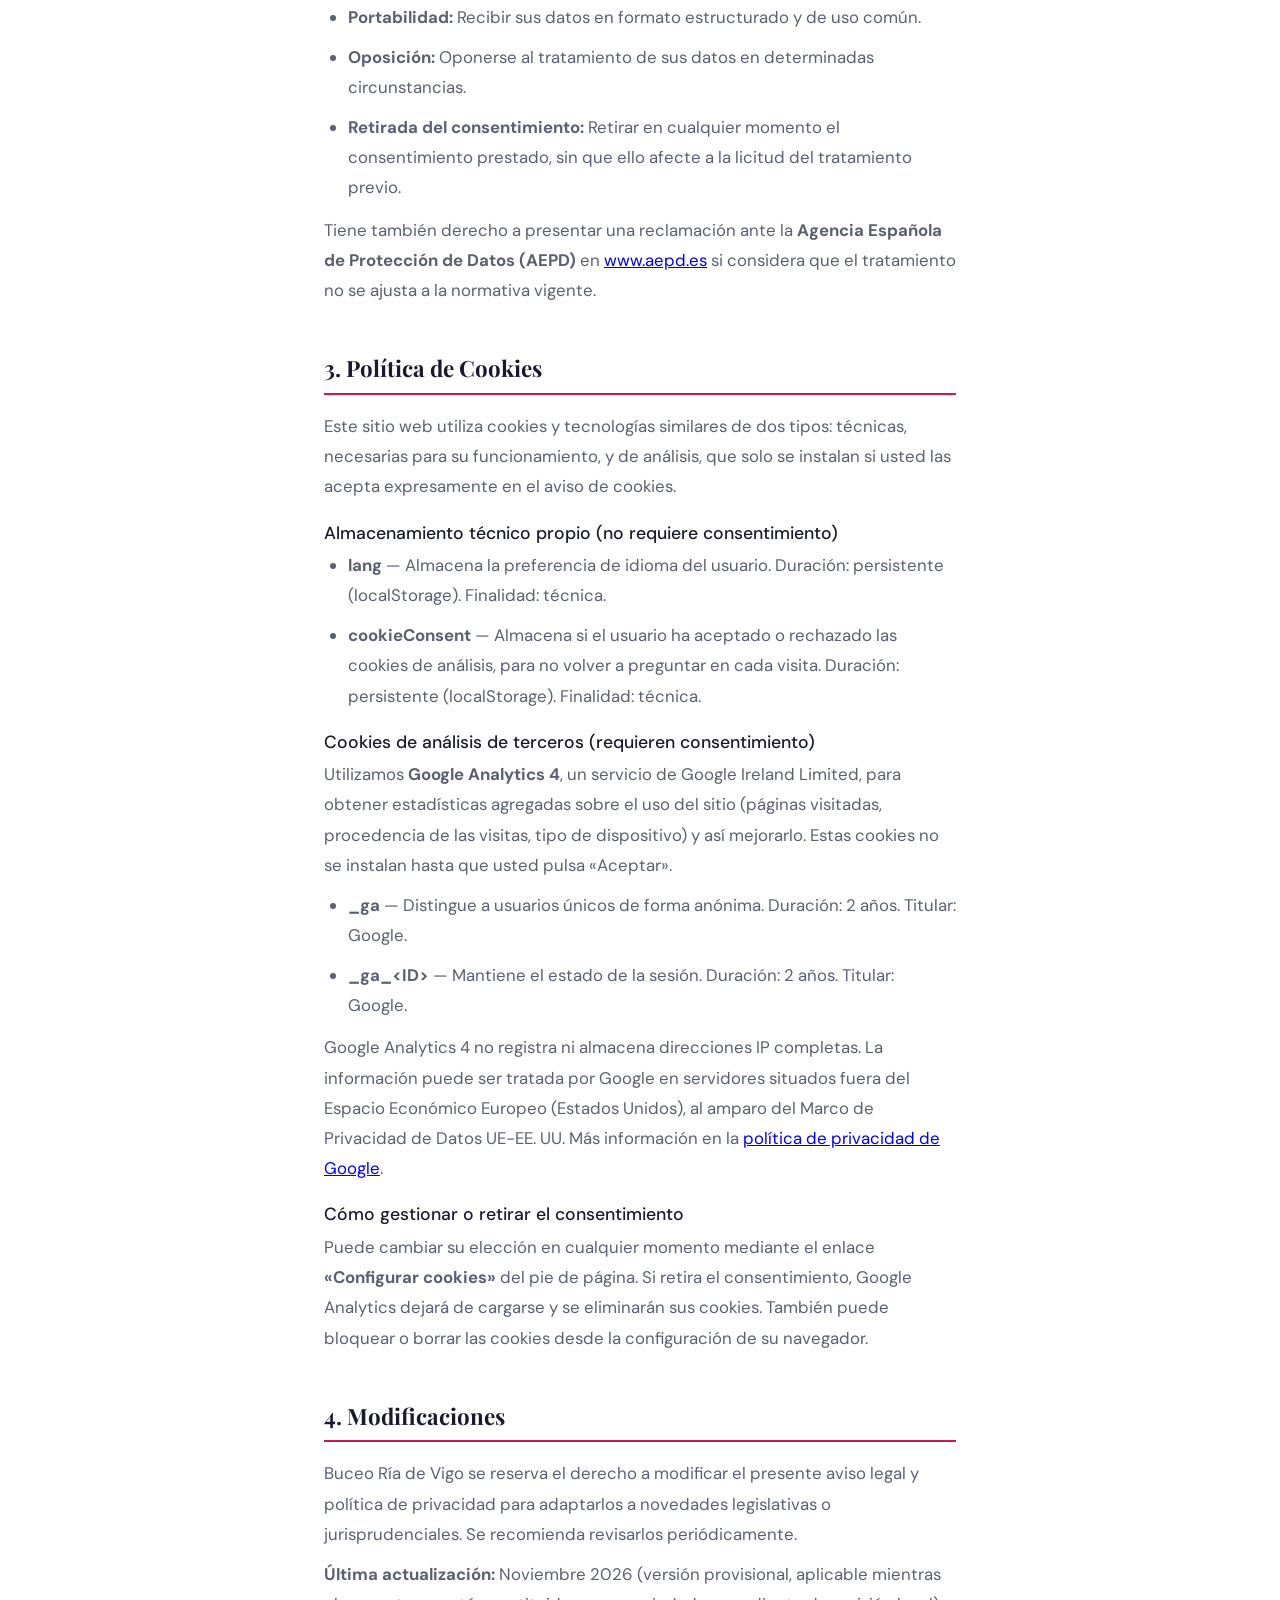
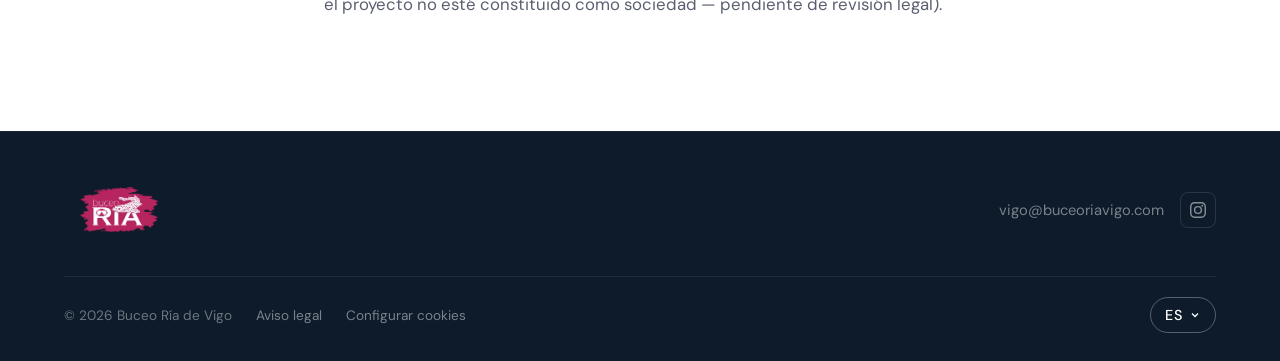
==== commit ace837c9: "Google Analytics con banner de cookies y footer reorganizado - GA4 (G-SM26JSXCMX) cargado solo tras " ====
--- a/aviso-legal.html
+++ b/aviso-legal.html
@@ -129,45 +129,61 @@
   </div>
 
   <!-- 3. POLÍTICA DE COOKIES -->
-  <div class="legal-section">
+  <div class="legal-section" id="cookies">
     <h2>3. Política de Cookies</h2>
-    <p>Este sitio web utiliza únicamente cookies técnicas estrictamente necesarias para su funcionamiento (como la preferencia de idioma). No se utilizan cookies de seguimiento ni publicitarias.</p>
-    <h3>Cookies propias</h3>
+    <p>Este sitio web utiliza cookies y tecnologías similares de dos tipos: técnicas, necesarias para su funcionamiento, y de análisis, que solo se instalan si usted las acepta expresamente en el aviso de cookies.</p>
+    <h3>Almacenamiento técnico propio (no requiere consentimiento)</h3>
     <ul>
       <li><strong>lang</strong> — Almacena la preferencia de idioma del usuario. Duración: persistente (localStorage). Finalidad: técnica.</li>
-    </ul>
-    <p>Al no utilizarse cookies que requieran consentimiento, no se muestra banner de cookies. Si en el futuro se incorporaran cookies analíticas o de terceros, se actualizará esta política y se implementará el mecanismo de consentimiento correspondiente.</p>
+      <li><strong>cookieConsent</strong> — Almacena si el usuario ha aceptado o rechazado las cookies de análisis, para no volver a preguntar en cada visita. Duración: persistente (localStorage). Finalidad: técnica.</li>
+    </ul>
+    <h3>Cookies de análisis de terceros (requieren consentimiento)</h3>
+    <p>Utilizamos <strong>Google Analytics 4</strong>, un servicio de Google Ireland Limited, para obtener estadísticas agregadas sobre el uso del sitio (páginas visitadas, procedencia de las visitas, tipo de dispositivo) y así mejorarlo. Estas cookies no se instalan hasta que usted pulsa «Aceptar».</p>
+    <ul>
+      <li><strong>_ga</strong> — Distingue a usuarios únicos de forma anónima. Duración: 2 años. Titular: Google.</li>
+      <li><strong>_ga_&lt;ID&gt;</strong> — Mantiene el estado de la sesión. Duración: 2 años. Titular: Google.</li>
+    </ul>
+    <p>Google Analytics 4 no registra ni almacena direcciones IP completas. La información puede ser tratada por Google en servidores situados fuera del Espacio Económico Europeo (Estados Unidos), al amparo del Marco de Privacidad de Datos UE-EE. UU. Más información en la <a href="https://policies.google.com/privacy" target="_blank" rel="noopener">política de privacidad de Google</a>.</p>
+    <h3>Cómo gestionar o retirar el consentimiento</h3>
+    <p>Puede cambiar su elección en cualquier momento mediante el enlace <strong>«Configurar cookies»</strong> del pie de página. Si retira el consentimiento, Google Analytics dejará de cargarse y se eliminarán sus cookies. También puede bloquear o borrar las cookies desde la configuración de su navegador.</p>
   </div>
 
   <!-- 4. MODIFICACIONES -->
   <div class="legal-section">
     <h2>4. Modificaciones</h2>
     <p>Buceo Ría de Vigo se reserva el derecho a modificar el presente aviso legal y política de privacidad para adaptarlos a novedades legislativas o jurisprudenciales. Se recomienda revisarlos periódicamente.</p>
-    <p><strong>Última actualización:</strong> Septiembre 2026 (versión provisional, aplicable mientras el proyecto no esté constituido como sociedad — pendiente de revisión legal).</p>
+    <p><strong>Última actualización:</strong> Noviembre 2026 (versión provisional, aplicable mientras el proyecto no esté constituido como sociedad — pendiente de revisión legal).</p>
   </div>
 
 </div>
 
 <!-- FOOTER -->
 <footer>
-  <div class="footer-left">
+  <div class="footer-top">
     <div class="footer-logo">
       <img src="assets/images/Logo_splash.webp" alt="Buceo Ría">
     </div>
-    <span class="footer-copy">© 2026 Buceo Ría de Vigo</span>
-  </div>
-  <div class="footer-right">
-    <!-- redes sociales: Instagram activo; Facebook/YouTube ocultos (quitar style="display:none" en cada uno para reactivar) -->
-    <div class="social-links">
-      <a href="https://www.instagram.com/buceoria.vigo/" target="_blank" rel="noopener" class="social-link" title="Instagram" aria-label="Instagram">
-        <svg width="16" height="16" fill="currentColor" viewBox="0 0 24 24"><path d="M12 2.163c3.204 0 3.584.012 4.85.07 3.252.148 4.771 1.691 4.919 4.919.058 1.265.069 1.645.069 4.849 0 3.205-.012 3.584-.069 4.849-.149 3.225-1.664 4.771-4.919 4.919-1.266.058-1.644.07-4.85.07-3.204 0-3.584-.012-4.849-.07-3.26-.149-4.771-1.699-4.919-4.92-.058-1.265-.07-1.644-.07-4.849 0-3.204.013-3.583.07-4.849.149-3.227 1.664-4.771 4.919-4.919 1.266-.057 1.645-.069 4.849-.069zM12 0C8.741 0 8.333.014 7.053.072 2.695.272.273 2.69.073 7.052.014 8.333 0 8.741 0 12c0 3.259.014 3.668.072 4.948.2 4.358 2.618 6.78 6.98 6.98C8.333 23.986 8.741 24 12 24c3.259 0 3.668-.014 4.948-.072 4.354-.2 6.782-2.618 6.979-6.98.059-1.28.073-1.689.073-4.948 0-3.259-.014-3.667-.072-4.947-.196-4.354-2.617-6.78-6.979-6.98C15.668.014 15.259 0 12 0zm0 5.838a6.162 6.162 0 100 12.324 6.162 6.162 0 000-12.324zM12 16a4 4 0 110-8 4 4 0 010 8zm6.406-11.845a1.44 1.44 0 100 2.881 1.44 1.44 0 000-2.881z"/></svg>
-      </a>
-      <a href="https://facebook.com" target="_blank" rel="noopener" class="social-link" title="Facebook" aria-label="Facebook" style="display: none;">
-        <svg width="16" height="16" fill="currentColor" viewBox="0 0 24 24"><path d="M24 12.073c0-6.627-5.373-12-12-12s-12 5.373-12 12c0 5.99 4.388 10.954 10.125 11.854v-8.385H7.078v-3.47h3.047V9.43c0-3.007 1.792-4.669 4.533-4.669 1.312 0 2.686.235 2.686.235v2.953H15.83c-1.491 0-1.956.925-1.956 1.874v2.25h3.328l-.532 3.47h-2.796v8.385C19.612 23.027 24 18.062 24 12.073z"/></svg>
-      </a>
-      <a href="https://youtube.com" target="_blank" rel="noopener" class="social-link" title="YouTube" aria-label="YouTube" style="display: none;">
-        <svg width="16" height="16" fill="currentColor" viewBox="0 0 24 24"><path d="M23.498 6.186a3.016 3.016 0 00-2.122-2.136C19.505 3.545 12 3.545 12 3.545s-7.505 0-9.377.505A3.017 3.017 0 00.502 6.186C0 8.07 0 12 0 12s0 3.93.502 5.814a3.016 3.016 0 002.122 2.136c1.871.505 9.376.505 9.376.505s7.505 0 9.377-.505a3.015 3.015 0 002.122-2.136C24 15.93 24 12 24 12s0-3.93-.502-5.814zM9.545 15.568V8.432L15.818 12l-6.273 3.568z"/></svg>
-      </a>
+    <div class="footer-contact">
+      <a href="mailto:vigo@buceoriavigo.com" class="footer-link footer-email">vigo@buceoriavigo.com</a>
+      <!-- redes sociales: Instagram activo; Facebook/YouTube ocultos (quitar style="display:none" en cada uno para reactivar) -->
+      <div class="social-links">
+        <a href="https://www.instagram.com/buceoria.vigo/" target="_blank" rel="noopener" class="social-link" title="Instagram" aria-label="Instagram">
+          <svg width="16" height="16" fill="currentColor" viewBox="0 0 24 24"><path d="M12 2.163c3.204 0 3.584.012 4.85.07 3.252.148 4.771 1.691 4.919 4.919.058 1.265.069 1.645.069 4.849 0 3.205-.012 3.584-.069 4.849-.149 3.225-1.664 4.771-4.919 4.919-1.266.058-1.644.07-4.85.07-3.204 0-3.584-.012-4.849-.07-3.26-.149-4.771-1.699-4.919-4.92-.058-1.265-.07-1.644-.07-4.849 0-3.204.013-3.583.07-4.849.149-3.227 1.664-4.771 4.919-4.919 1.266-.057 1.645-.069 4.849-.069zM12 0C8.741 0 8.333.014 7.053.072 2.695.272.273 2.69.073 7.052.014 8.333 0 8.741 0 12c0 3.259.014 3.668.072 4.948.2 4.358 2.618 6.78 6.98 6.98C8.333 23.986 8.741 24 12 24c3.259 0 3.668-.014 4.948-.072 4.354-.2 6.782-2.618 6.979-6.98.059-1.28.073-1.689.073-4.948 0-3.259-.014-3.667-.072-4.947-.196-4.354-2.617-6.78-6.979-6.98C15.668.014 15.259 0 12 0zm0 5.838a6.162 6.162 0 100 12.324 6.162 6.162 0 000-12.324zM12 16a4 4 0 110-8 4 4 0 010 8zm6.406-11.845a1.44 1.44 0 100 2.881 1.44 1.44 0 000-2.881z"/></svg>
+        </a>
+        <a href="https://facebook.com" target="_blank" rel="noopener" class="social-link" title="Facebook" aria-label="Facebook" style="display: none;">
+          <svg width="16" height="16" fill="currentColor" viewBox="0 0 24 24"><path d="M24 12.073c0-6.627-5.373-12-12-12s-12 5.373-12 12c0 5.99 4.388 10.954 10.125 11.854v-8.385H7.078v-3.47h3.047V9.43c0-3.007 1.792-4.669 4.533-4.669 1.312 0 2.686.235 2.686.235v2.953H15.83c-1.491 0-1.956.925-1.956 1.874v2.25h3.328l-.532 3.47h-2.796v8.385C19.612 23.027 24 18.062 24 12.073z"/></svg>
+        </a>
+        <a href="https://youtube.com" target="_blank" rel="noopener" class="social-link" title="YouTube" aria-label="YouTube" style="display: none;">
+          <svg width="16" height="16" fill="currentColor" viewBox="0 0 24 24"><path d="M23.498 6.186a3.016 3.016 0 00-2.122-2.136C19.505 3.545 12 3.545 12 3.545s-7.505 0-9.377.505A3.017 3.017 0 00.502 6.186C0 8.07 0 12 0 12s0 3.93.502 5.814a3.016 3.016 0 002.122 2.136c1.871.505 9.376.505 9.376.505s7.505 0 9.377-.505a3.015 3.015 0 002.122-2.136C24 15.93 24 12 24 12s0-3.93-.502-5.814zM9.545 15.568V8.432L15.818 12l-6.273 3.568z"/></svg>
+        </a>
+      </div>
+    </div>
+  </div>
+  <div class="footer-bottom">
+    <div class="footer-legal">
+      <span class="footer-copy">© 2026 Buceo Ría de Vigo</span>
+      <a href="aviso-legal.html" class="footer-link" data-i18n="footer.legal">Aviso legal</a>
+      <button type="button" class="footer-link footer-link--btn" data-cookie-settings data-i18n="footer.cookies">Configurar cookies</button>
     </div>
     <div class="lang-dropdown lang-dropdown--up">
       <button class="lang-current" aria-haspopup="listbox">
@@ -180,12 +196,11 @@
         <li class="lang-option" data-lang="en" role="option">English</li>
       </ul>
     </div>
-    <a href="aviso-legal.html" class="footer-link" data-i18n="footer.legal">Aviso legal</a>
-    <a href="mailto:vigo@buceoriavigo.com" class="footer-link">vigo@buceoriavigo.com</a>
   </div>
 </footer>
 
 <script src="js/i18n.js"></script>
 <script src="js/nav.js"></script>
+<script src="js/analytics.js"></script>
 </body>
 </html>
--- a/css/styles.css
+++ b/css/styles.css
@@ -1096,35 +1096,63 @@
 /* ─── FOOTER ─── */
 footer {
   background: var(--navy);
-  padding: 2.5rem 4rem;
+  padding: 2.5rem 4rem 1.75rem;
+  border-top: 1px solid rgba(255, 255, 255, 0.06);
+}
+
+/* Fila superior: marca + contacto */
+.footer-top {
+  max-width: 1200px;
+  margin: 0 auto;
   display: flex;
   align-items: center;
   justify-content: space-between;
+  gap: 1.5rem;
+  padding-bottom: 1.75rem;
+  border-bottom: 1px solid rgba(255, 255, 255, 0.08);
+}
+
+.footer-logo img {
+  height: 76px;
+  display: block;
+}
+
+.footer-contact {
+  display: flex;
+  align-items: center;
+  gap: 1rem;
+}
+
+.footer-email {
+  font-size: 1rem;
+  color: rgba(255, 255, 255, 0.75);
+}
+
+/* Fila inferior: letra pequeña (copyright, legal, idioma) */
+.footer-bottom {
+  max-width: 1200px;
+  margin: 0 auto;
+  padding-top: 1.25rem;
+  display: flex;
+  align-items: center;
+  justify-content: space-between;
+  gap: 1rem;
+}
+
+.footer-legal {
+  display: flex;
+  align-items: center;
   flex-wrap: wrap;
-  gap: 1rem;
-  border-top: 1px solid rgba(255, 255, 255, 0.06);
-}
-
-.footer-left {
-  display: flex;
-  align-items: center;
-  gap: 1.5rem;
-}
-
-.footer-logo img {
-  height: 36px;
+  gap: 0.4rem 1.5rem;
 }
 
 .footer-copy {
-  font-size: 0.92rem;
+  font-size: 0.85rem;
   color: rgba(255, 255, 255, 0.4);
 }
 
-.footer-right {
-  display: flex;
-  align-items: center;
-  gap: 1.5rem;
-  flex-wrap: wrap;
+.footer-legal .footer-link {
+  font-size: 0.85rem;
 }
 
 .footer-link {
@@ -1161,6 +1189,236 @@
   border-color: var(--fuchsia);
   color: #F07FAA;
   background: rgba(200, 24, 90, 0.1);
+}
+
+.footer-link--btn {
+  background: none;
+  border: none;
+  padding: 0;
+  font-family: inherit;
+  cursor: pointer;
+}
+
+/* ─── COOKIE BANNER ─── */
+.cookie-banner {
+  position: fixed;
+  left: 1rem;
+  right: 1rem;
+  bottom: 1rem;
+  z-index: 1000;
+  max-width: 1200px;
+  margin: 0 auto;
+  display: flex;
+  align-items: center;
+  gap: 1.25rem;
+  padding: 1.1rem 1.5rem;
+  /* Cristal translúcido: el fondo de la página se intuye detrás */
+  background: rgba(13, 27, 42, 0.92);
+  color: rgba(255, 255, 255, 0.88);
+  border: 1px solid rgba(255, 255, 255, 0.22);
+  border-radius: 18px;
+  box-shadow: 0 12px 32px rgba(0, 0, 0, 0.3), inset 0 1px 0 rgba(255, 255, 255, 0.08);
+  font-size: 0.9rem;
+  line-height: 1.55;
+  animation: cookie-in 0.5s ease-out both;
+}
+
+.cookie-banner[hidden],
+.cookie-fab[hidden] {
+  display: none;
+}
+
+@supports ((backdrop-filter: blur(1px)) or (-webkit-backdrop-filter: blur(1px))) {
+  .cookie-banner {
+    background: rgba(13, 27, 42, 0.62);
+    -webkit-backdrop-filter: blur(14px) saturate(140%);
+    backdrop-filter: blur(14px) saturate(140%);
+  }
+}
+
+@keyframes cookie-in {
+  from { opacity: 0; transform: translateY(16px); }
+  to { opacity: 1; transform: translateY(0); }
+}
+
+.cookie-icon {
+  position: relative;
+  flex-shrink: 0;
+  animation: cookie-float 3s ease-in-out infinite;
+}
+
+.cookie-icon svg {
+  display: block;
+}
+
+@keyframes cookie-float {
+  0%, 100% { transform: translateY(0); }
+  50% { transform: translateY(-6px); }
+}
+
+/* La galleta gira despacio dentro de su burbuja */
+.cookie-icon-spin {
+  transform-origin: 32px 32px;
+  animation: cookie-spin 12s linear infinite;
+}
+
+@keyframes cookie-spin {
+  to { transform: rotate(360deg); }
+}
+
+/* Burbujitas que suben alrededor de la burbuja grande */
+.cookie-bubble {
+  position: absolute;
+  left: 50px;
+  top: 2px;
+  width: 7px;
+  height: 7px;
+  border-radius: 50%;
+  border: 2px solid rgba(160, 220, 240, 0.85);
+  background: rgba(160, 220, 240, 0.15);
+  opacity: 0;
+  animation: cookie-bubble 2.4s ease-in infinite;
+  animation-delay: 0.4s;
+}
+
+.cookie-bubble:nth-child(2) {
+  width: 5px;
+  height: 5px;
+  left: 6px;
+  animation-delay: 1.4s;
+}
+
+@keyframes cookie-bubble {
+  0% { opacity: 0; transform: translate(0, 0); }
+  20% { opacity: 1; }
+  100% { opacity: 0; transform: translate(-6px, -32px); }
+}
+
+@media (prefers-reduced-motion: reduce) {
+  .cookie-banner,
+  .cookie-fab,
+  .cookie-icon,
+  .cookie-icon-spin,
+  .cookie-bubble {
+    animation: none;
+  }
+
+  .cookie-bubble {
+    opacity: 0.6;
+  }
+
+  .cookie-bubble:nth-child(2) { transform: translate(-2px, -10px); }
+}
+
+.cookie-banner-body {
+  flex: 1;
+  min-width: 0;
+}
+
+.cookie-banner-title {
+  font-family: var(--font-display);
+  font-size: 1.1rem;
+  font-weight: 700;
+  color: var(--white);
+  margin-bottom: 0.15rem;
+}
+
+.cookie-banner-text a {
+  color: #F07FAA;
+  white-space: nowrap;
+}
+
+.cookie-banner-btns {
+  display: flex;
+  gap: 0.5rem;
+  flex-shrink: 0;
+}
+
+/* Las dos opciones con el mismo peso visual (requisito AEPD) */
+.cookie-btn {
+  font-family: inherit;
+  font-size: 0.88rem;
+  font-weight: 600;
+  padding: 0.6rem 1.2rem;
+  border-radius: 999px;
+  border: 1.5px solid var(--fuchsia-light);
+  background: transparent;
+  color: var(--white);
+  cursor: pointer;
+  white-space: nowrap;
+  transition: background 0.2s;
+}
+
+.cookie-btn:hover,
+.cookie-btn:focus-visible {
+  background: var(--fuchsia);
+}
+
+/* Botón flotante para reabrir las preferencias de cookies.
+   El propio botón es la burbuja (sin fondo ni borde propios): el SVG ya dibuja el círculo. */
+.cookie-fab {
+  position: fixed;
+  right: 1rem;
+  bottom: 1rem;
+  z-index: 999;
+  width: 38px;
+  height: 38px;
+  padding: 0;
+  border: none;
+  border-radius: 50%;
+  background: transparent;
+  -webkit-backdrop-filter: blur(6px);
+  backdrop-filter: blur(6px);
+  filter: drop-shadow(0 4px 10px rgba(0, 0, 0, 0.3));
+  cursor: pointer;
+  animation: cookie-float 3s ease-in-out infinite;
+  transition: transform 0.2s;
+}
+
+.cookie-fab svg {
+  display: block;
+  width: 100%;
+  height: 100%;
+}
+
+.cookie-fab:hover,
+.cookie-fab:focus-visible {
+  animation-play-state: paused;
+  transform: scale(1.1);
+}
+
+.cookie-fab:focus-visible {
+  outline: 2px solid var(--fuchsia-light);
+  outline-offset: 3px;
+}
+
+/* Texto solo para lectores de pantalla */
+.cookie-fab-label {
+  position: absolute;
+  width: 1px;
+  height: 1px;
+  overflow: hidden;
+  clip: rect(0 0 0 0);
+  white-space: nowrap;
+}
+
+@media (max-width: 760px) {
+  .cookie-banner {
+    flex-wrap: wrap;
+    left: 0.75rem;
+    right: 0.75rem;
+    bottom: 0.75rem;
+    padding: 1rem 1.1rem;
+    gap: 0.75rem 1rem;
+  }
+
+  .cookie-banner-btns {
+    width: 100%;
+  }
+
+  .cookie-btn {
+    flex: 1;
+  }
 }
 
 /* ─── AVISO LEGAL ─── */
@@ -1262,15 +1520,26 @@
   }
 
   footer {
-    padding: 2rem 1.5rem;
+    padding: 2.25rem 1.5rem 1.5rem;
+  }
+
+  .footer-top,
+  .footer-bottom {
     flex-direction: column;
-    align-items: flex-start;
-  }
-
-  .footer-left {
+    text-align: center;
+  }
+
+  .footer-top {
+    gap: 1.25rem;
+  }
+
+  .footer-contact {
     flex-direction: column;
-    align-items: flex-start;
-    gap: 0.5rem;
+    gap: 0.9rem;
+  }
+
+  .footer-legal {
+    justify-content: center;
   }
 
   #equipo {
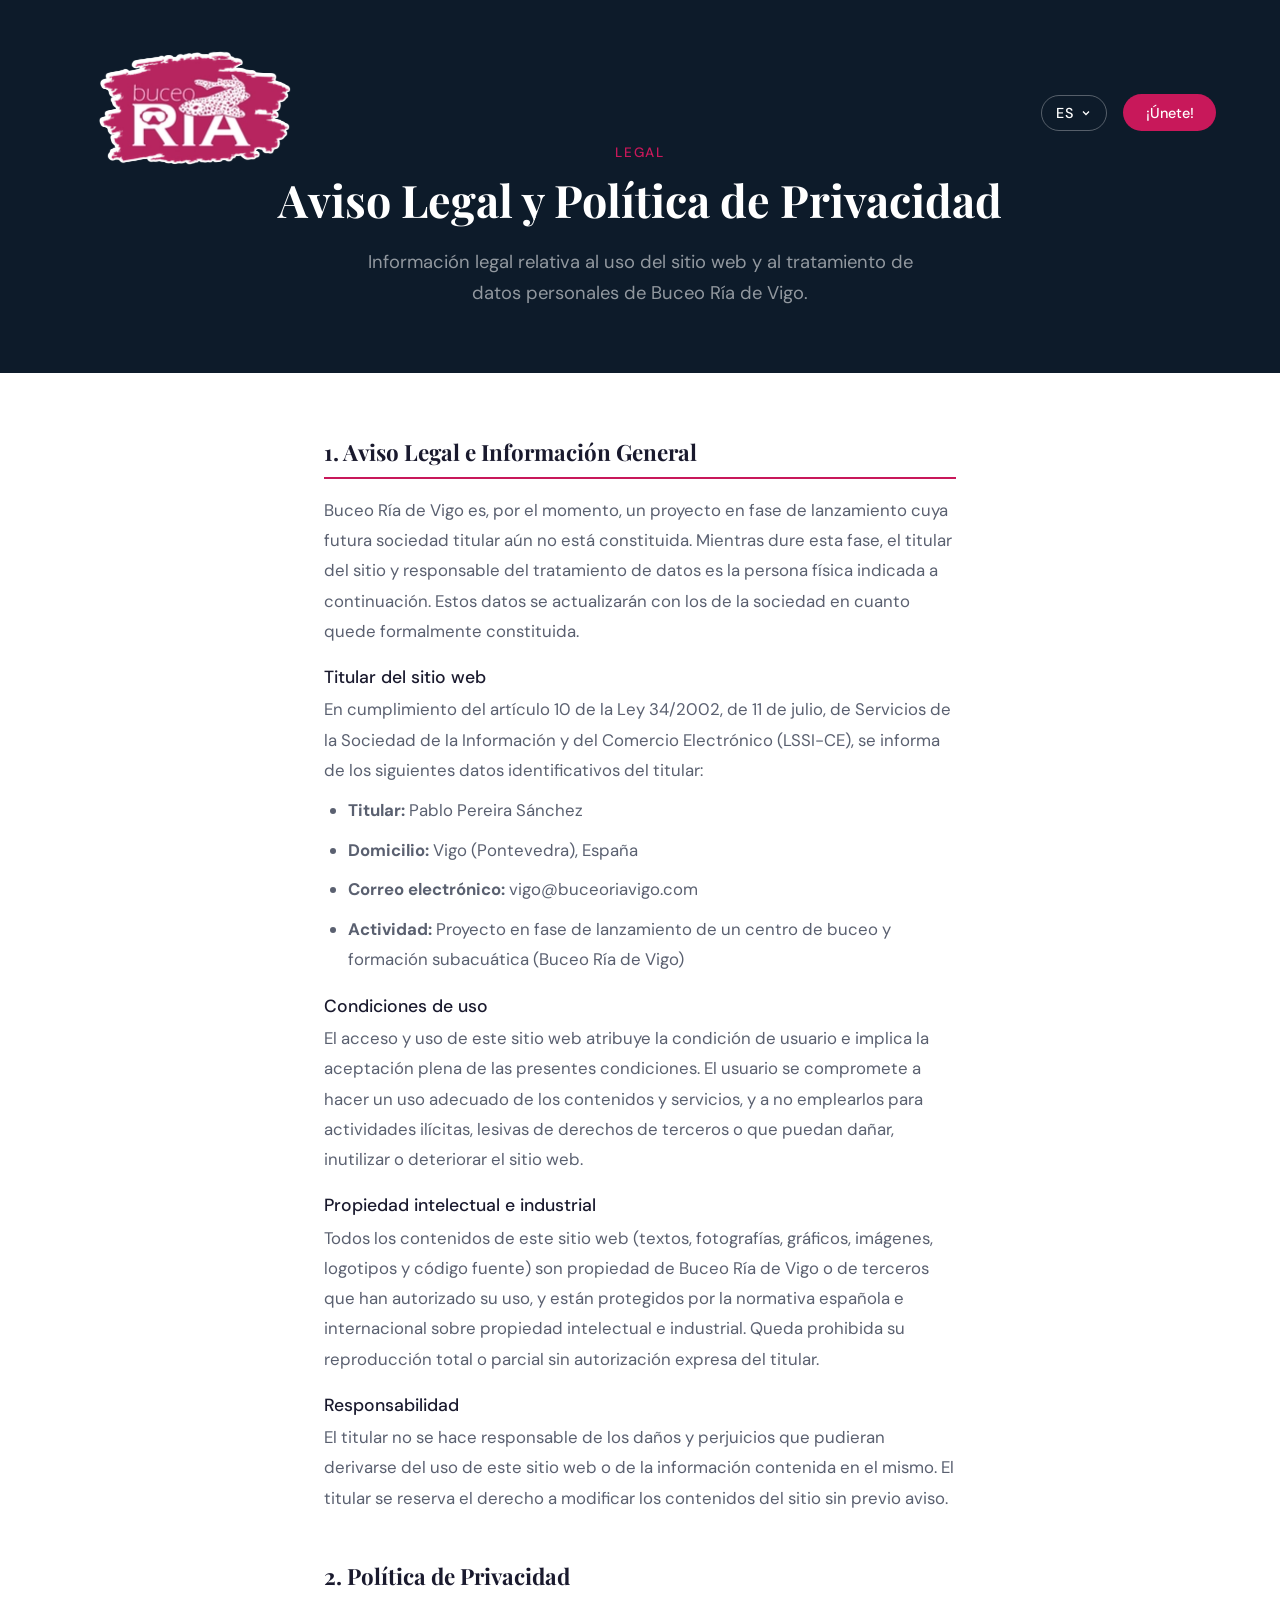
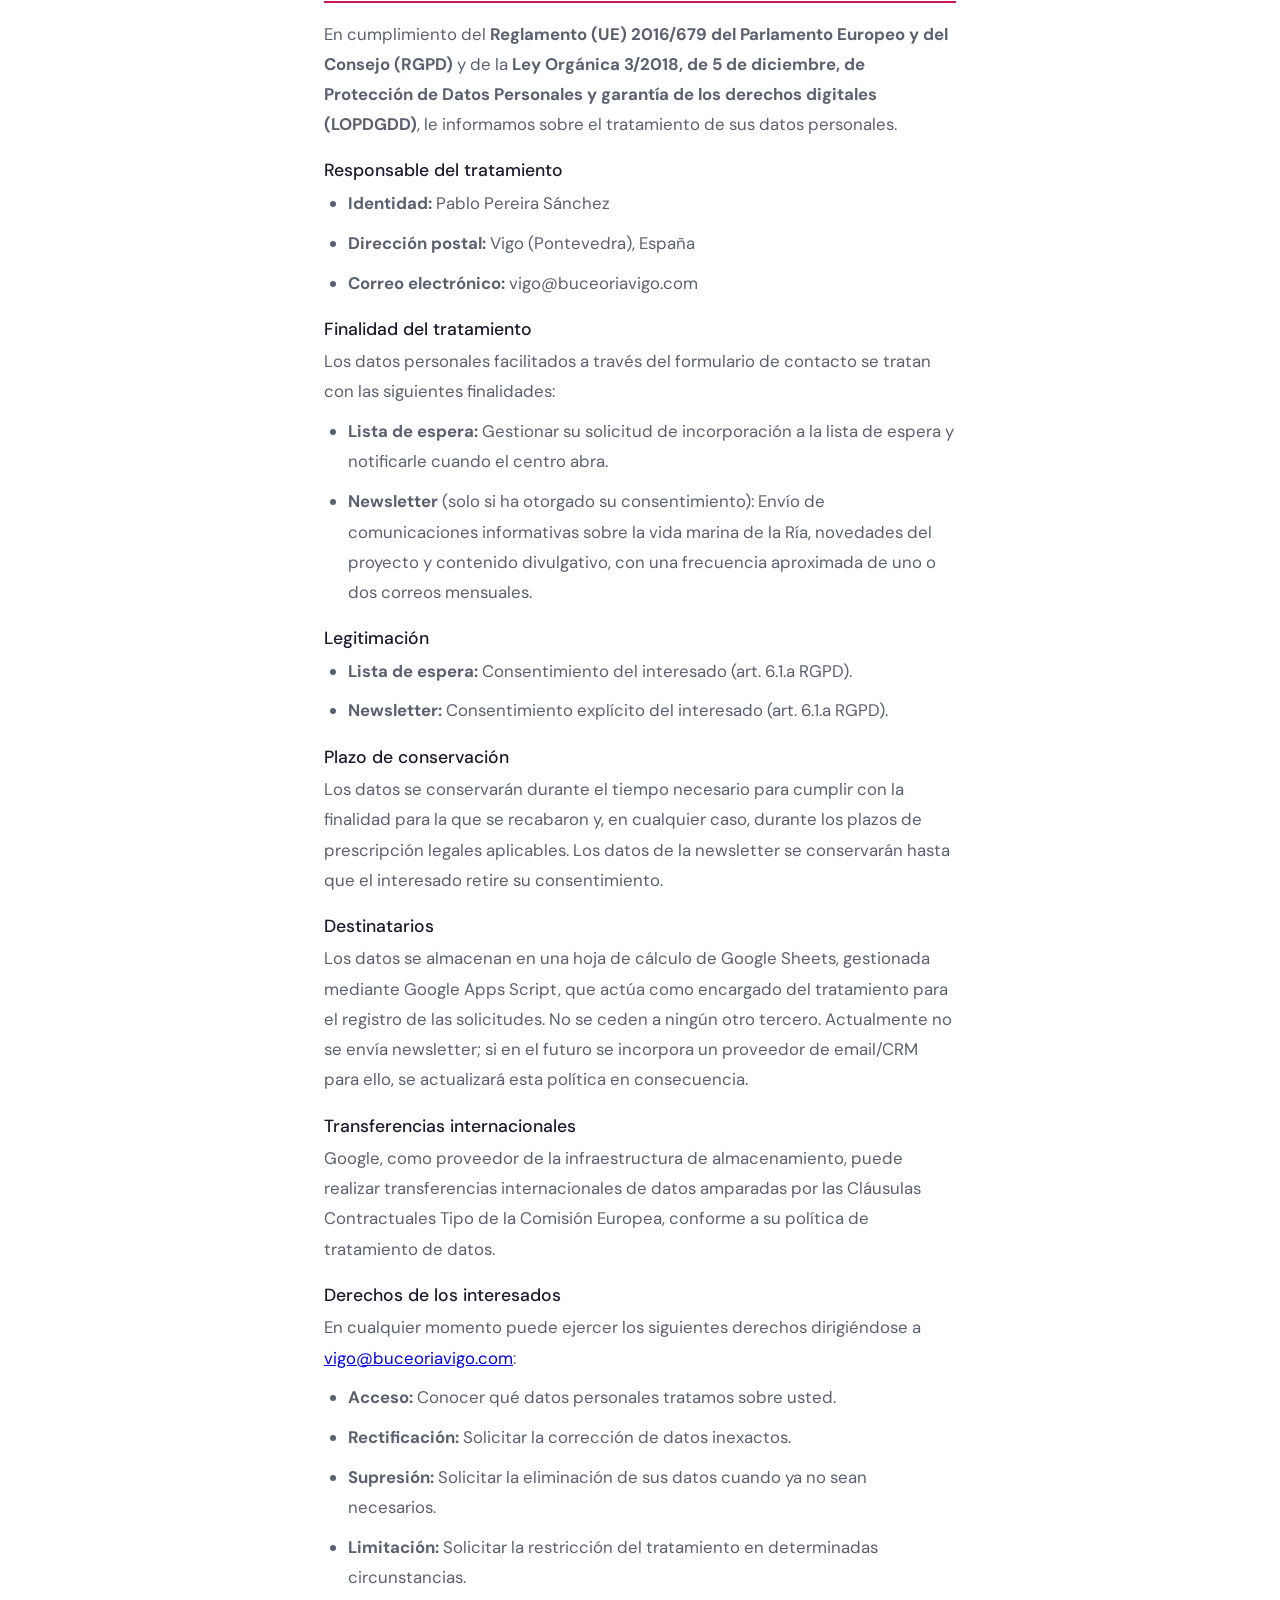
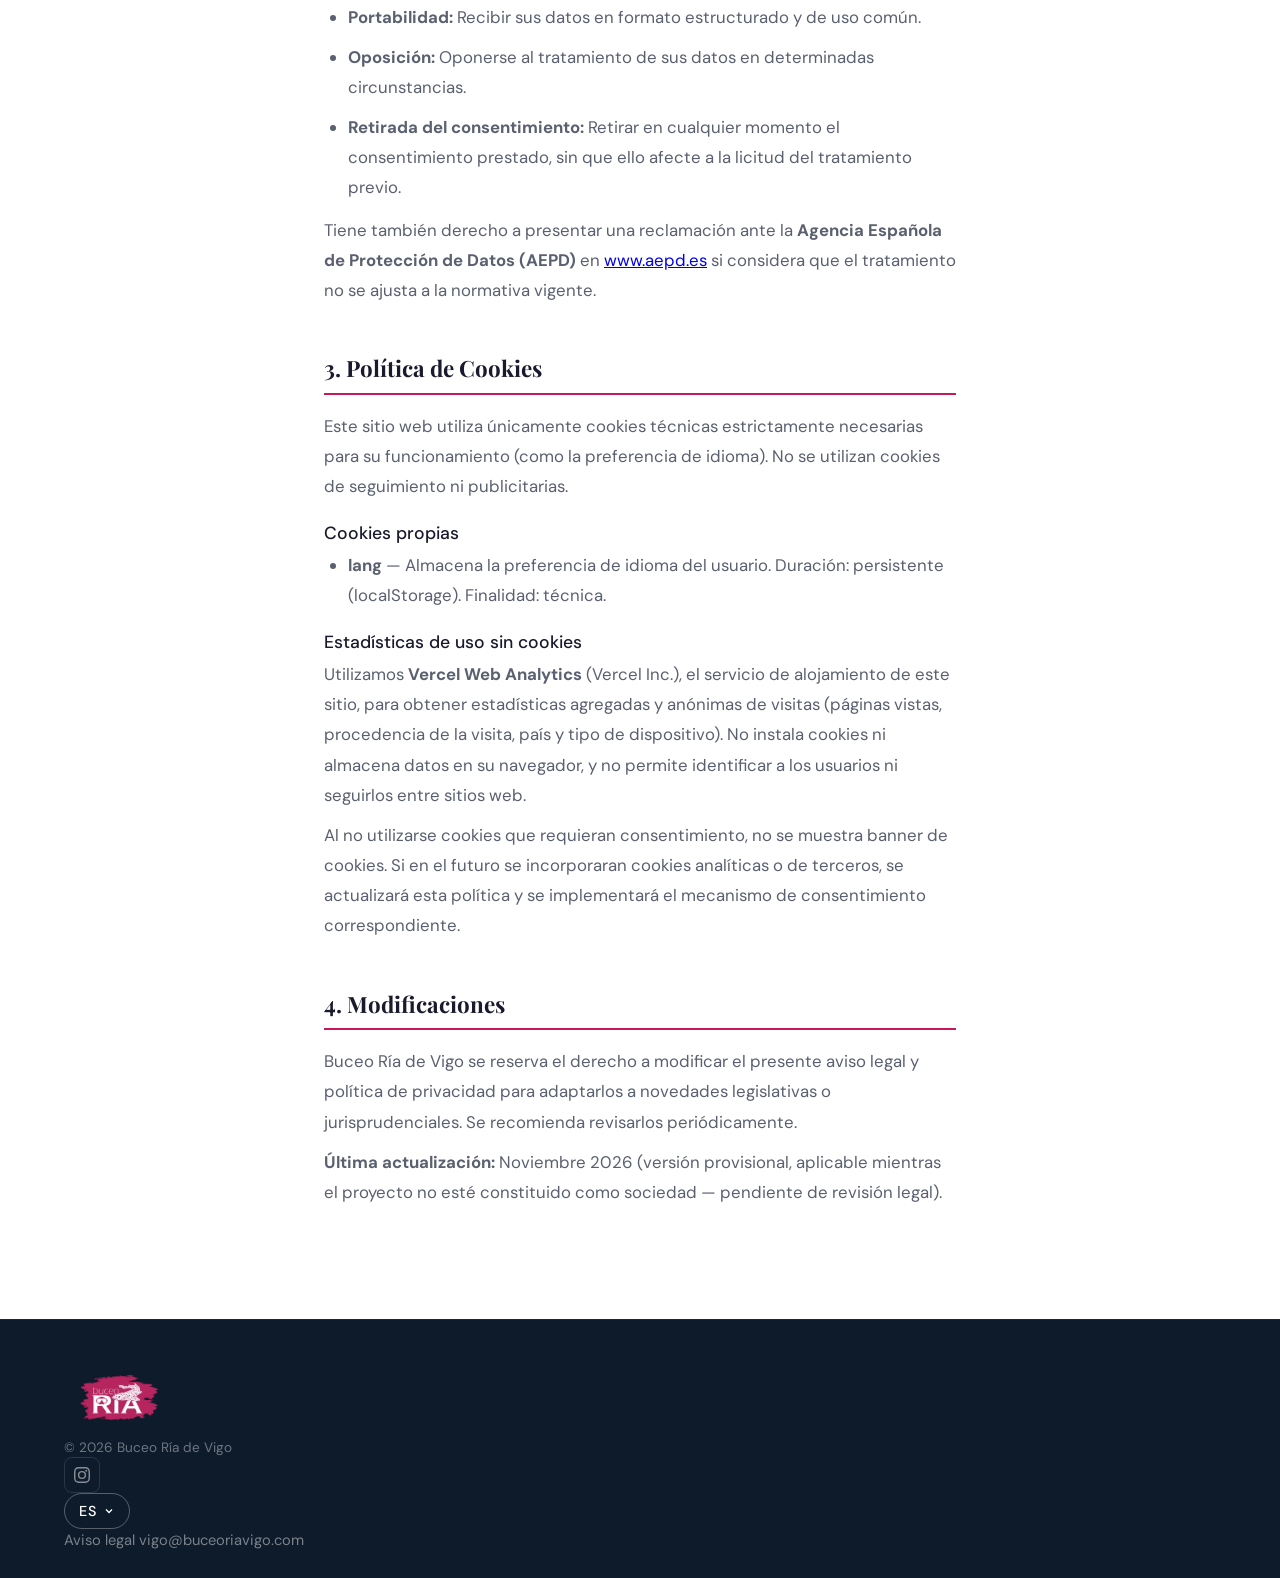
==== commit fa1932e9: "Vercel Web Analytics (sin cookies) - Script /_vercel/insights/script.js en index.html y aviso-legal." ====
--- a/aviso-legal.html
+++ b/aviso-legal.html
@@ -129,23 +129,16 @@
   </div>
 
   <!-- 3. POLÍTICA DE COOKIES -->
-  <div class="legal-section" id="cookies">
+  <div class="legal-section">
     <h2>3. Política de Cookies</h2>
-    <p>Este sitio web utiliza cookies y tecnologías similares de dos tipos: técnicas, necesarias para su funcionamiento, y de análisis, que solo se instalan si usted las acepta expresamente en el aviso de cookies.</p>
-    <h3>Almacenamiento técnico propio (no requiere consentimiento)</h3>
+    <p>Este sitio web utiliza únicamente cookies técnicas estrictamente necesarias para su funcionamiento (como la preferencia de idioma). No se utilizan cookies de seguimiento ni publicitarias.</p>
+    <h3>Cookies propias</h3>
     <ul>
       <li><strong>lang</strong> — Almacena la preferencia de idioma del usuario. Duración: persistente (localStorage). Finalidad: técnica.</li>
-      <li><strong>cookieConsent</strong> — Almacena si el usuario ha aceptado o rechazado las cookies de análisis, para no volver a preguntar en cada visita. Duración: persistente (localStorage). Finalidad: técnica.</li>
     </ul>
-    <h3>Cookies de análisis de terceros (requieren consentimiento)</h3>
-    <p>Utilizamos <strong>Google Analytics 4</strong>, un servicio de Google Ireland Limited, para obtener estadísticas agregadas sobre el uso del sitio (páginas visitadas, procedencia de las visitas, tipo de dispositivo) y así mejorarlo. Estas cookies no se instalan hasta que usted pulsa «Aceptar».</p>
-    <ul>
-      <li><strong>_ga</strong> — Distingue a usuarios únicos de forma anónima. Duración: 2 años. Titular: Google.</li>
-      <li><strong>_ga_&lt;ID&gt;</strong> — Mantiene el estado de la sesión. Duración: 2 años. Titular: Google.</li>
-    </ul>
-    <p>Google Analytics 4 no registra ni almacena direcciones IP completas. La información puede ser tratada por Google en servidores situados fuera del Espacio Económico Europeo (Estados Unidos), al amparo del Marco de Privacidad de Datos UE-EE. UU. Más información en la <a href="https://policies.google.com/privacy" target="_blank" rel="noopener">política de privacidad de Google</a>.</p>
-    <h3>Cómo gestionar o retirar el consentimiento</h3>
-    <p>Puede cambiar su elección en cualquier momento mediante el enlace <strong>«Configurar cookies»</strong> del pie de página. Si retira el consentimiento, Google Analytics dejará de cargarse y se eliminarán sus cookies. También puede bloquear o borrar las cookies desde la configuración de su navegador.</p>
+    <h3>Estadísticas de uso sin cookies</h3>
+    <p>Utilizamos <strong>Vercel Web Analytics</strong> (Vercel Inc.), el servicio de alojamiento de este sitio, para obtener estadísticas agregadas y anónimas de visitas (páginas vistas, procedencia de la visita, país y tipo de dispositivo). No instala cookies ni almacena datos en su navegador, y no permite identificar a los usuarios ni seguirlos entre sitios web.</p>
+    <p>Al no utilizarse cookies que requieran consentimiento, no se muestra banner de cookies. Si en el futuro se incorporaran cookies analíticas o de terceros, se actualizará esta política y se implementará el mecanismo de consentimiento correspondiente.</p>
   </div>
 
   <!-- 4. MODIFICACIONES -->
@@ -159,31 +152,24 @@
 
 <!-- FOOTER -->
 <footer>
-  <div class="footer-top">
+  <div class="footer-left">
     <div class="footer-logo">
       <img src="assets/images/Logo_splash.webp" alt="Buceo Ría">
     </div>
-    <div class="footer-contact">
-      <a href="mailto:vigo@buceoriavigo.com" class="footer-link footer-email">vigo@buceoriavigo.com</a>
-      <!-- redes sociales: Instagram activo; Facebook/YouTube ocultos (quitar style="display:none" en cada uno para reactivar) -->
-      <div class="social-links">
-        <a href="https://www.instagram.com/buceoria.vigo/" target="_blank" rel="noopener" class="social-link" title="Instagram" aria-label="Instagram">
-          <svg width="16" height="16" fill="currentColor" viewBox="0 0 24 24"><path d="M12 2.163c3.204 0 3.584.012 4.85.07 3.252.148 4.771 1.691 4.919 4.919.058 1.265.069 1.645.069 4.849 0 3.205-.012 3.584-.069 4.849-.149 3.225-1.664 4.771-4.919 4.919-1.266.058-1.644.07-4.85.07-3.204 0-3.584-.012-4.849-.07-3.26-.149-4.771-1.699-4.919-4.92-.058-1.265-.07-1.644-.07-4.849 0-3.204.013-3.583.07-4.849.149-3.227 1.664-4.771 4.919-4.919 1.266-.057 1.645-.069 4.849-.069zM12 0C8.741 0 8.333.014 7.053.072 2.695.272.273 2.69.073 7.052.014 8.333 0 8.741 0 12c0 3.259.014 3.668.072 4.948.2 4.358 2.618 6.78 6.98 6.98C8.333 23.986 8.741 24 12 24c3.259 0 3.668-.014 4.948-.072 4.354-.2 6.782-2.618 6.979-6.98.059-1.28.073-1.689.073-4.948 0-3.259-.014-3.667-.072-4.947-.196-4.354-2.617-6.78-6.979-6.98C15.668.014 15.259 0 12 0zm0 5.838a6.162 6.162 0 100 12.324 6.162 6.162 0 000-12.324zM12 16a4 4 0 110-8 4 4 0 010 8zm6.406-11.845a1.44 1.44 0 100 2.881 1.44 1.44 0 000-2.881z"/></svg>
-        </a>
-        <a href="https://facebook.com" target="_blank" rel="noopener" class="social-link" title="Facebook" aria-label="Facebook" style="display: none;">
-          <svg width="16" height="16" fill="currentColor" viewBox="0 0 24 24"><path d="M24 12.073c0-6.627-5.373-12-12-12s-12 5.373-12 12c0 5.99 4.388 10.954 10.125 11.854v-8.385H7.078v-3.47h3.047V9.43c0-3.007 1.792-4.669 4.533-4.669 1.312 0 2.686.235 2.686.235v2.953H15.83c-1.491 0-1.956.925-1.956 1.874v2.25h3.328l-.532 3.47h-2.796v8.385C19.612 23.027 24 18.062 24 12.073z"/></svg>
-        </a>
-        <a href="https://youtube.com" target="_blank" rel="noopener" class="social-link" title="YouTube" aria-label="YouTube" style="display: none;">
-          <svg width="16" height="16" fill="currentColor" viewBox="0 0 24 24"><path d="M23.498 6.186a3.016 3.016 0 00-2.122-2.136C19.505 3.545 12 3.545 12 3.545s-7.505 0-9.377.505A3.017 3.017 0 00.502 6.186C0 8.07 0 12 0 12s0 3.93.502 5.814a3.016 3.016 0 002.122 2.136c1.871.505 9.376.505 9.376.505s7.505 0 9.377-.505a3.015 3.015 0 002.122-2.136C24 15.93 24 12 24 12s0-3.93-.502-5.814zM9.545 15.568V8.432L15.818 12l-6.273 3.568z"/></svg>
-        </a>
-      </div>
-    </div>
+    <span class="footer-copy">© 2026 Buceo Ría de Vigo</span>
   </div>
-  <div class="footer-bottom">
-    <div class="footer-legal">
-      <span class="footer-copy">© 2026 Buceo Ría de Vigo</span>
-      <a href="aviso-legal.html" class="footer-link" data-i18n="footer.legal">Aviso legal</a>
-      <button type="button" class="footer-link footer-link--btn" data-cookie-settings data-i18n="footer.cookies">Configurar cookies</button>
+  <div class="footer-right">
+    <!-- redes sociales: Instagram activo; Facebook/YouTube ocultos (quitar style="display:none" en cada uno para reactivar) -->
+    <div class="social-links">
+      <a href="https://www.instagram.com/buceoria.vigo/" target="_blank" rel="noopener" class="social-link" title="Instagram" aria-label="Instagram">
+        <svg width="16" height="16" fill="currentColor" viewBox="0 0 24 24"><path d="M12 2.163c3.204 0 3.584.012 4.85.07 3.252.148 4.771 1.691 4.919 4.919.058 1.265.069 1.645.069 4.849 0 3.205-.012 3.584-.069 4.849-.149 3.225-1.664 4.771-4.919 4.919-1.266.058-1.644.07-4.85.07-3.204 0-3.584-.012-4.849-.07-3.26-.149-4.771-1.699-4.919-4.92-.058-1.265-.07-1.644-.07-4.849 0-3.204.013-3.583.07-4.849.149-3.227 1.664-4.771 4.919-4.919 1.266-.057 1.645-.069 4.849-.069zM12 0C8.741 0 8.333.014 7.053.072 2.695.272.273 2.69.073 7.052.014 8.333 0 8.741 0 12c0 3.259.014 3.668.072 4.948.2 4.358 2.618 6.78 6.98 6.98C8.333 23.986 8.741 24 12 24c3.259 0 3.668-.014 4.948-.072 4.354-.2 6.782-2.618 6.979-6.98.059-1.28.073-1.689.073-4.948 0-3.259-.014-3.667-.072-4.947-.196-4.354-2.617-6.78-6.979-6.98C15.668.014 15.259 0 12 0zm0 5.838a6.162 6.162 0 100 12.324 6.162 6.162 0 000-12.324zM12 16a4 4 0 110-8 4 4 0 010 8zm6.406-11.845a1.44 1.44 0 100 2.881 1.44 1.44 0 000-2.881z"/></svg>
+      </a>
+      <a href="https://facebook.com" target="_blank" rel="noopener" class="social-link" title="Facebook" aria-label="Facebook" style="display: none;">
+        <svg width="16" height="16" fill="currentColor" viewBox="0 0 24 24"><path d="M24 12.073c0-6.627-5.373-12-12-12s-12 5.373-12 12c0 5.99 4.388 10.954 10.125 11.854v-8.385H7.078v-3.47h3.047V9.43c0-3.007 1.792-4.669 4.533-4.669 1.312 0 2.686.235 2.686.235v2.953H15.83c-1.491 0-1.956.925-1.956 1.874v2.25h3.328l-.532 3.47h-2.796v8.385C19.612 23.027 24 18.062 24 12.073z"/></svg>
+      </a>
+      <a href="https://youtube.com" target="_blank" rel="noopener" class="social-link" title="YouTube" aria-label="YouTube" style="display: none;">
+        <svg width="16" height="16" fill="currentColor" viewBox="0 0 24 24"><path d="M23.498 6.186a3.016 3.016 0 00-2.122-2.136C19.505 3.545 12 3.545 12 3.545s-7.505 0-9.377.505A3.017 3.017 0 00.502 6.186C0 8.07 0 12 0 12s0 3.93.502 5.814a3.016 3.016 0 002.122 2.136c1.871.505 9.376.505 9.376.505s7.505 0 9.377-.505a3.015 3.015 0 002.122-2.136C24 15.93 24 12 24 12s0-3.93-.502-5.814zM9.545 15.568V8.432L15.818 12l-6.273 3.568z"/></svg>
+      </a>
     </div>
     <div class="lang-dropdown lang-dropdown--up">
       <button class="lang-current" aria-haspopup="listbox">
@@ -196,11 +182,14 @@
         <li class="lang-option" data-lang="en" role="option">English</li>
       </ul>
     </div>
+    <a href="aviso-legal.html" class="footer-link" data-i18n="footer.legal">Aviso legal</a>
+    <a href="mailto:vigo@buceoriavigo.com" class="footer-link">vigo@buceoriavigo.com</a>
   </div>
 </footer>
 
 <script src="js/i18n.js"></script>
 <script src="js/nav.js"></script>
-<script src="js/analytics.js"></script>
+<!-- Vercel Web Analytics: sin cookies, no requiere consentimiento. Solo funciona desplegado en Vercel (en local da 404, es normal) -->
+<script defer src="/_vercel/insights/script.js"></script>
 </body>
 </html>
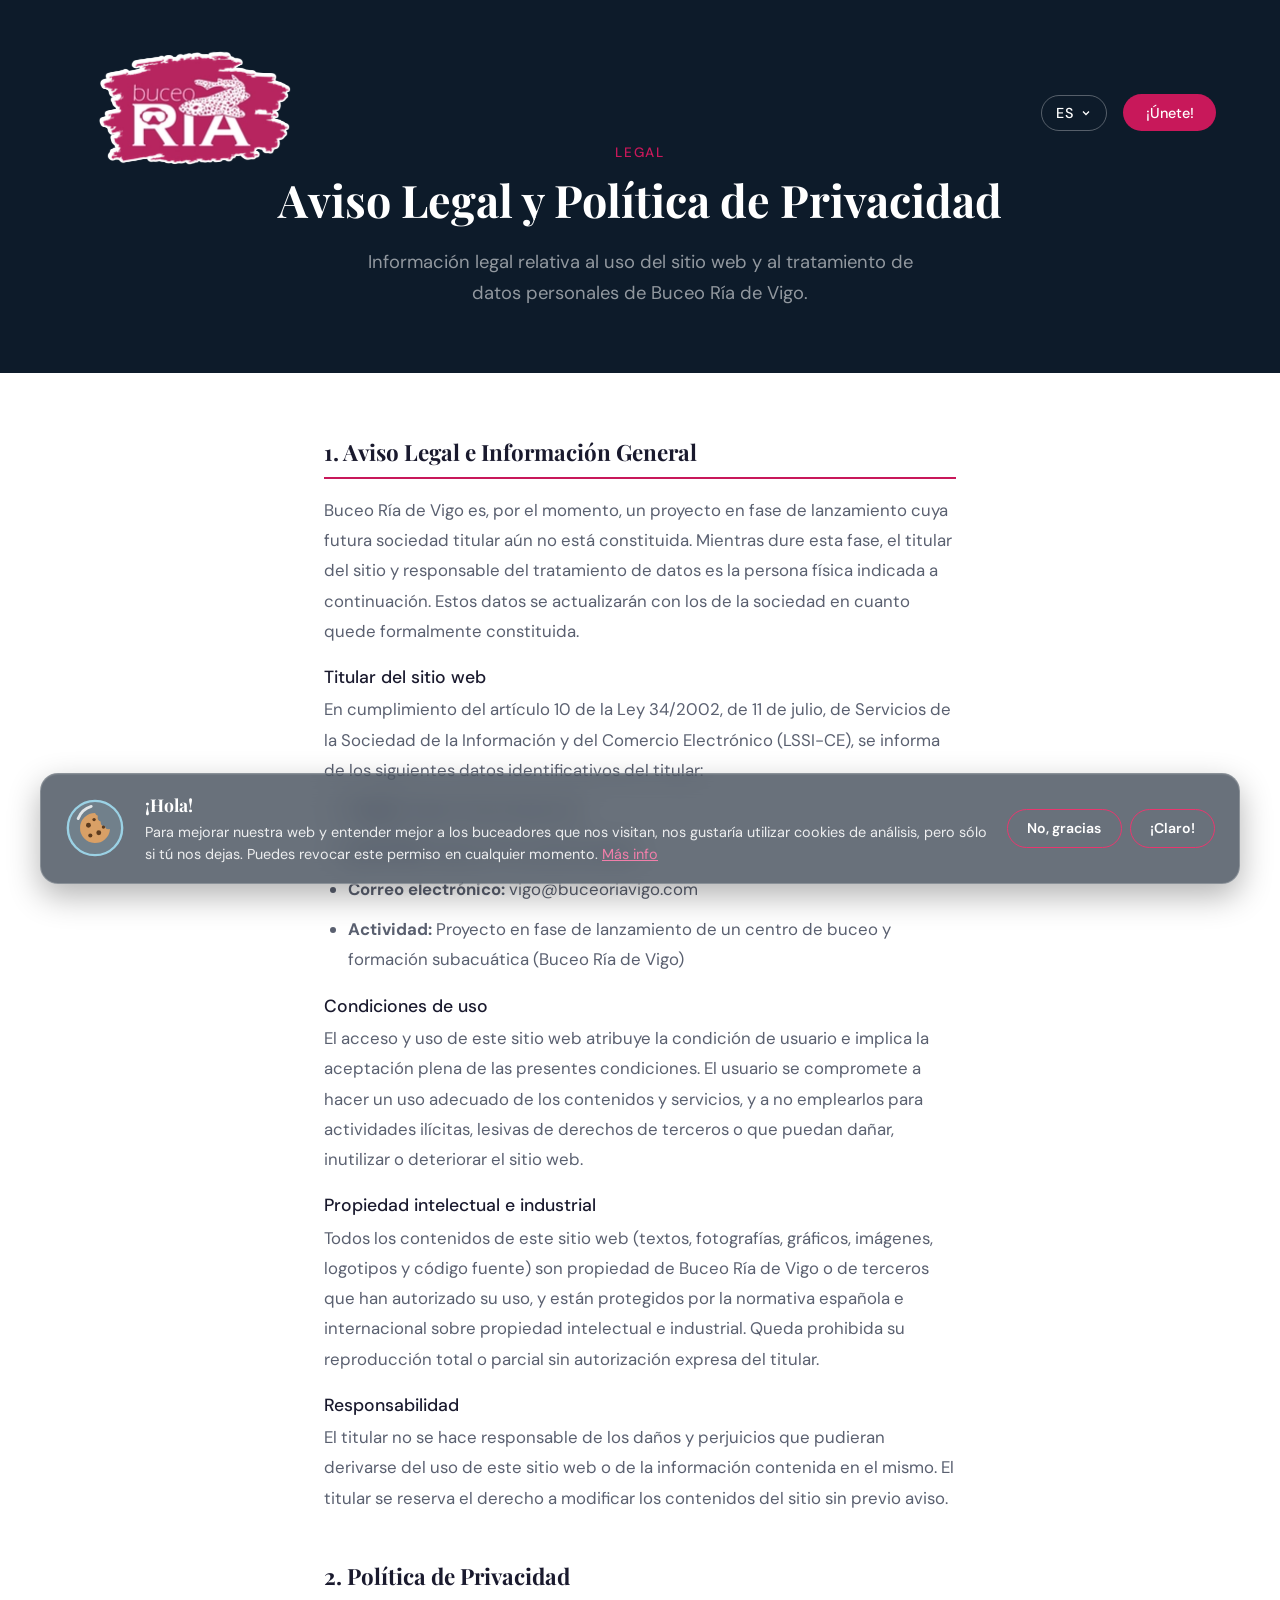
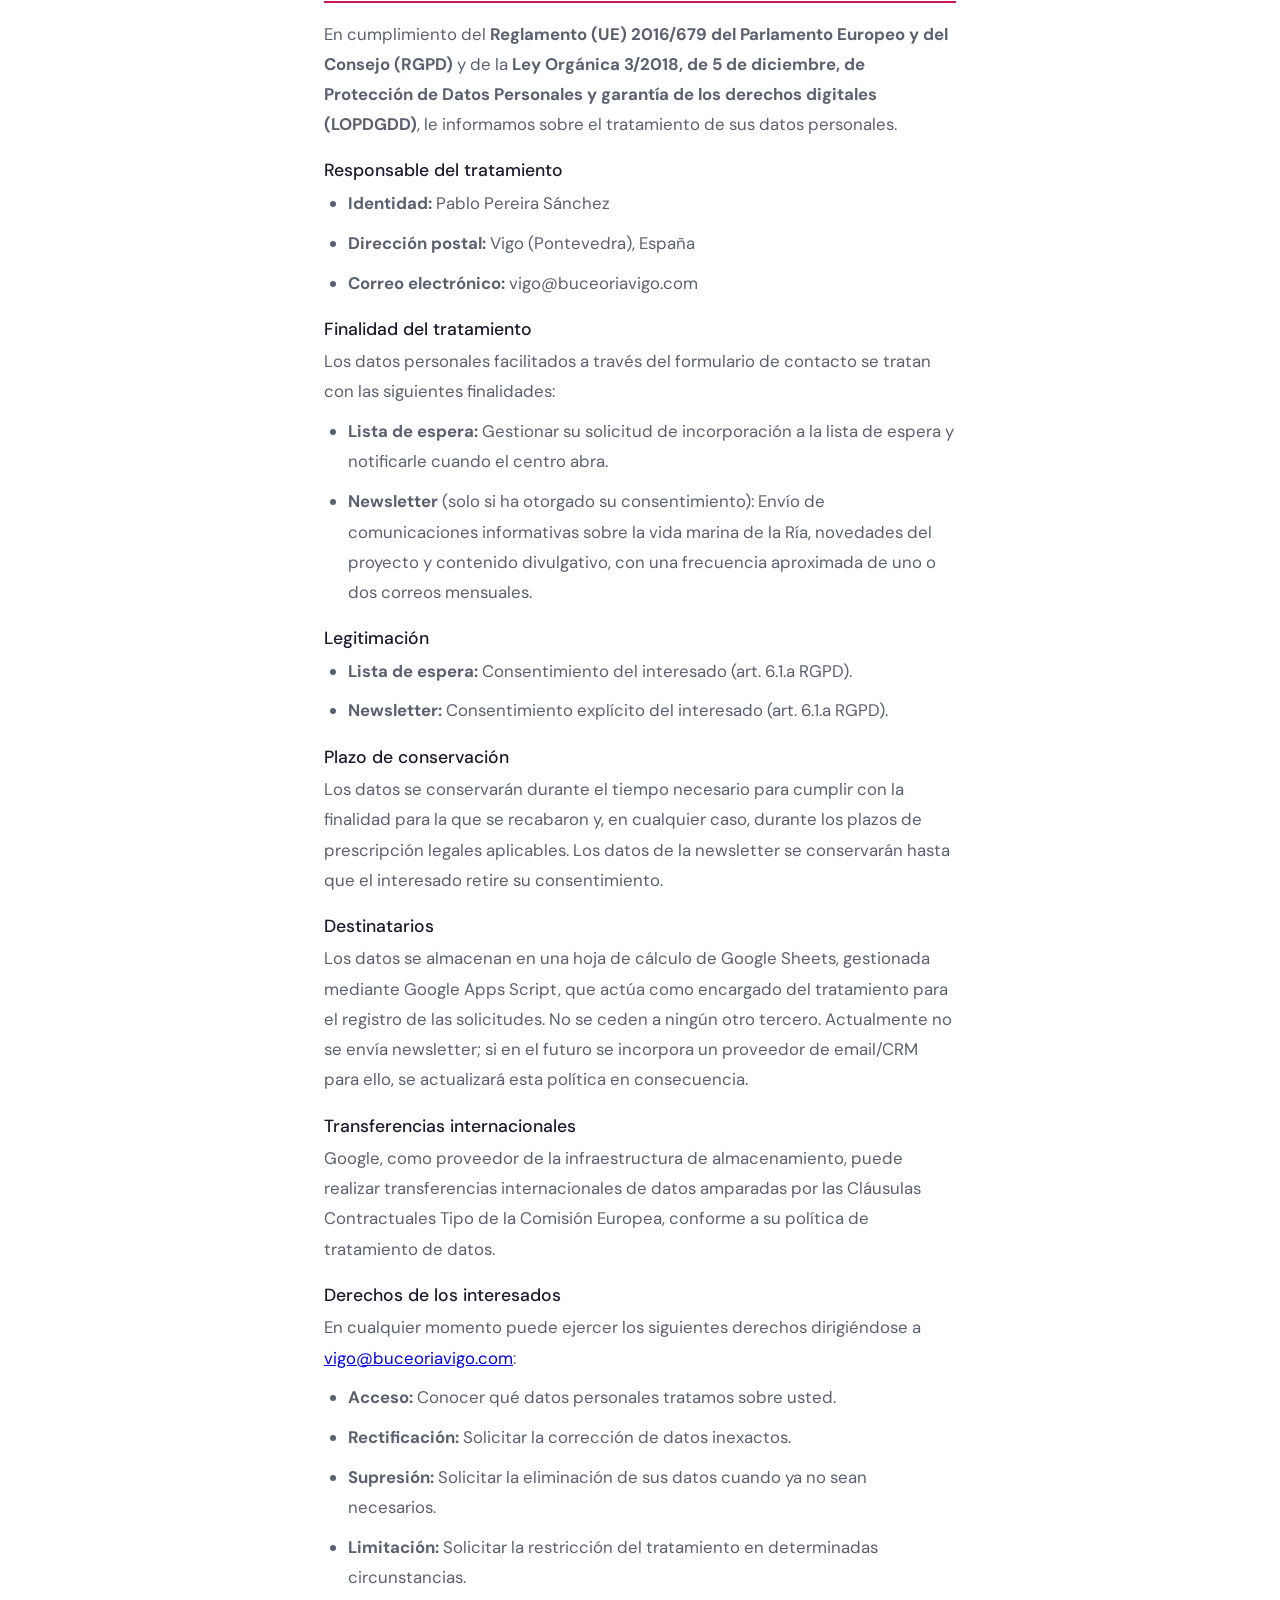
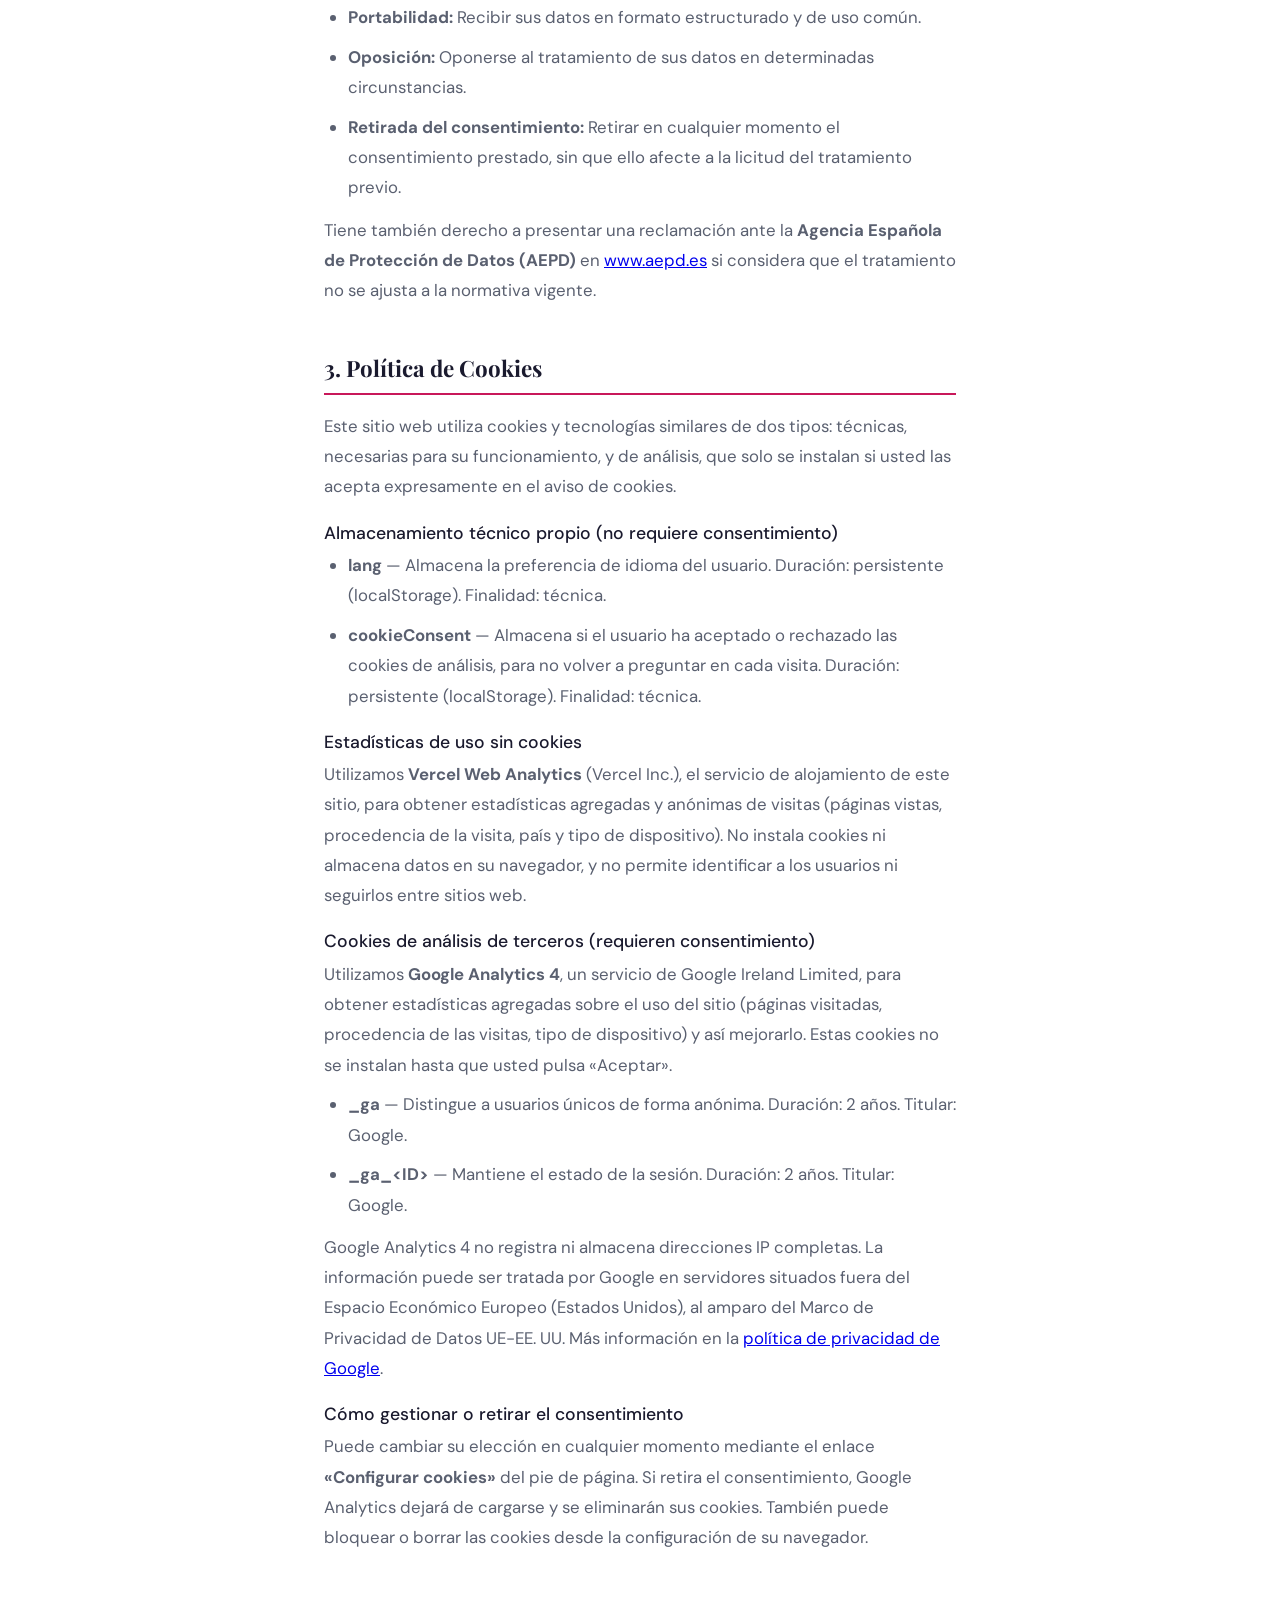
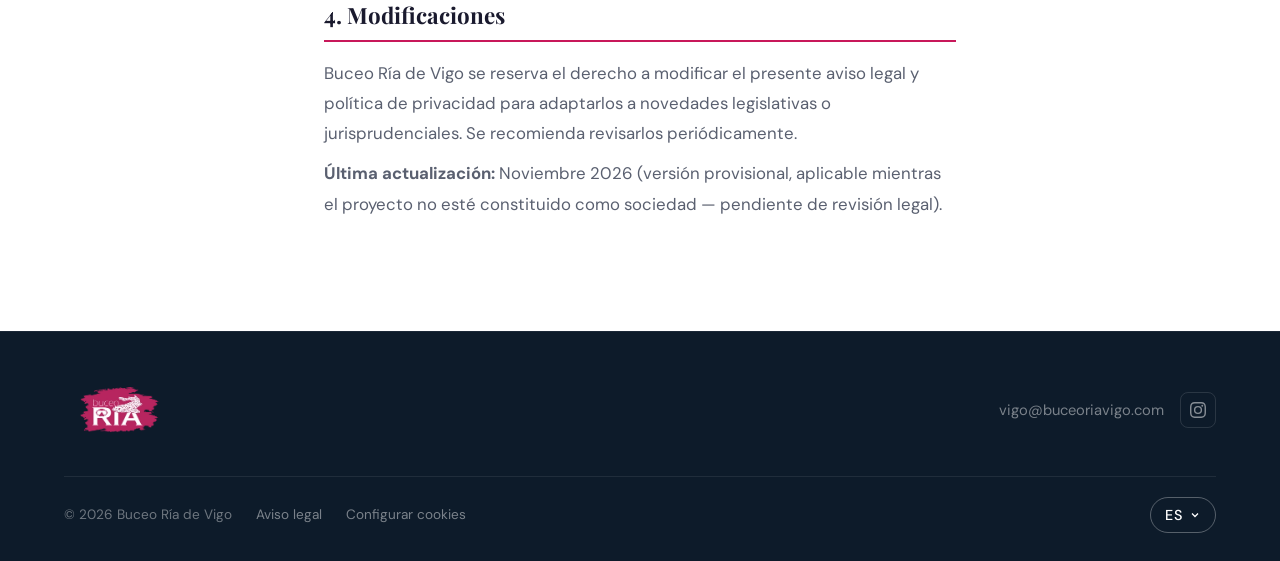
==== commit 0d986c46: "Merge branch 'main' into feature/analytics-cookies # Conflicts: #	CLAUDE.md #	aviso-legal.html #	ind" ====
--- a/aviso-legal.html
+++ b/aviso-legal.html
@@ -129,16 +129,25 @@
   </div>
 
   <!-- 3. POLÍTICA DE COOKIES -->
-  <div class="legal-section">
+  <div class="legal-section" id="cookies">
     <h2>3. Política de Cookies</h2>
-    <p>Este sitio web utiliza únicamente cookies técnicas estrictamente necesarias para su funcionamiento (como la preferencia de idioma). No se utilizan cookies de seguimiento ni publicitarias.</p>
-    <h3>Cookies propias</h3>
+    <p>Este sitio web utiliza cookies y tecnologías similares de dos tipos: técnicas, necesarias para su funcionamiento, y de análisis, que solo se instalan si usted las acepta expresamente en el aviso de cookies.</p>
+    <h3>Almacenamiento técnico propio (no requiere consentimiento)</h3>
     <ul>
       <li><strong>lang</strong> — Almacena la preferencia de idioma del usuario. Duración: persistente (localStorage). Finalidad: técnica.</li>
+      <li><strong>cookieConsent</strong> — Almacena si el usuario ha aceptado o rechazado las cookies de análisis, para no volver a preguntar en cada visita. Duración: persistente (localStorage). Finalidad: técnica.</li>
     </ul>
     <h3>Estadísticas de uso sin cookies</h3>
     <p>Utilizamos <strong>Vercel Web Analytics</strong> (Vercel Inc.), el servicio de alojamiento de este sitio, para obtener estadísticas agregadas y anónimas de visitas (páginas vistas, procedencia de la visita, país y tipo de dispositivo). No instala cookies ni almacena datos en su navegador, y no permite identificar a los usuarios ni seguirlos entre sitios web.</p>
-    <p>Al no utilizarse cookies que requieran consentimiento, no se muestra banner de cookies. Si en el futuro se incorporaran cookies analíticas o de terceros, se actualizará esta política y se implementará el mecanismo de consentimiento correspondiente.</p>
+    <h3>Cookies de análisis de terceros (requieren consentimiento)</h3>
+    <p>Utilizamos <strong>Google Analytics 4</strong>, un servicio de Google Ireland Limited, para obtener estadísticas agregadas sobre el uso del sitio (páginas visitadas, procedencia de las visitas, tipo de dispositivo) y así mejorarlo. Estas cookies no se instalan hasta que usted pulsa «Aceptar».</p>
+    <ul>
+      <li><strong>_ga</strong> — Distingue a usuarios únicos de forma anónima. Duración: 2 años. Titular: Google.</li>
+      <li><strong>_ga_&lt;ID&gt;</strong> — Mantiene el estado de la sesión. Duración: 2 años. Titular: Google.</li>
+    </ul>
+    <p>Google Analytics 4 no registra ni almacena direcciones IP completas. La información puede ser tratada por Google en servidores situados fuera del Espacio Económico Europeo (Estados Unidos), al amparo del Marco de Privacidad de Datos UE-EE. UU. Más información en la <a href="https://policies.google.com/privacy" target="_blank" rel="noopener">política de privacidad de Google</a>.</p>
+    <h3>Cómo gestionar o retirar el consentimiento</h3>
+    <p>Puede cambiar su elección en cualquier momento mediante el enlace <strong>«Configurar cookies»</strong> del pie de página. Si retira el consentimiento, Google Analytics dejará de cargarse y se eliminarán sus cookies. También puede bloquear o borrar las cookies desde la configuración de su navegador.</p>
   </div>
 
   <!-- 4. MODIFICACIONES -->
@@ -152,24 +161,31 @@
 
 <!-- FOOTER -->
 <footer>
-  <div class="footer-left">
+  <div class="footer-top">
     <div class="footer-logo">
       <img src="assets/images/Logo_splash.webp" alt="Buceo Ría">
     </div>
-    <span class="footer-copy">© 2026 Buceo Ría de Vigo</span>
-  </div>
-  <div class="footer-right">
-    <!-- redes sociales: Instagram activo; Facebook/YouTube ocultos (quitar style="display:none" en cada uno para reactivar) -->
-    <div class="social-links">
-      <a href="https://www.instagram.com/buceoria.vigo/" target="_blank" rel="noopener" class="social-link" title="Instagram" aria-label="Instagram">
-        <svg width="16" height="16" fill="currentColor" viewBox="0 0 24 24"><path d="M12 2.163c3.204 0 3.584.012 4.85.07 3.252.148 4.771 1.691 4.919 4.919.058 1.265.069 1.645.069 4.849 0 3.205-.012 3.584-.069 4.849-.149 3.225-1.664 4.771-4.919 4.919-1.266.058-1.644.07-4.85.07-3.204 0-3.584-.012-4.849-.07-3.26-.149-4.771-1.699-4.919-4.92-.058-1.265-.07-1.644-.07-4.849 0-3.204.013-3.583.07-4.849.149-3.227 1.664-4.771 4.919-4.919 1.266-.057 1.645-.069 4.849-.069zM12 0C8.741 0 8.333.014 7.053.072 2.695.272.273 2.69.073 7.052.014 8.333 0 8.741 0 12c0 3.259.014 3.668.072 4.948.2 4.358 2.618 6.78 6.98 6.98C8.333 23.986 8.741 24 12 24c3.259 0 3.668-.014 4.948-.072 4.354-.2 6.782-2.618 6.979-6.98.059-1.28.073-1.689.073-4.948 0-3.259-.014-3.667-.072-4.947-.196-4.354-2.617-6.78-6.979-6.98C15.668.014 15.259 0 12 0zm0 5.838a6.162 6.162 0 100 12.324 6.162 6.162 0 000-12.324zM12 16a4 4 0 110-8 4 4 0 010 8zm6.406-11.845a1.44 1.44 0 100 2.881 1.44 1.44 0 000-2.881z"/></svg>
-      </a>
-      <a href="https://facebook.com" target="_blank" rel="noopener" class="social-link" title="Facebook" aria-label="Facebook" style="display: none;">
-        <svg width="16" height="16" fill="currentColor" viewBox="0 0 24 24"><path d="M24 12.073c0-6.627-5.373-12-12-12s-12 5.373-12 12c0 5.99 4.388 10.954 10.125 11.854v-8.385H7.078v-3.47h3.047V9.43c0-3.007 1.792-4.669 4.533-4.669 1.312 0 2.686.235 2.686.235v2.953H15.83c-1.491 0-1.956.925-1.956 1.874v2.25h3.328l-.532 3.47h-2.796v8.385C19.612 23.027 24 18.062 24 12.073z"/></svg>
-      </a>
-      <a href="https://youtube.com" target="_blank" rel="noopener" class="social-link" title="YouTube" aria-label="YouTube" style="display: none;">
-        <svg width="16" height="16" fill="currentColor" viewBox="0 0 24 24"><path d="M23.498 6.186a3.016 3.016 0 00-2.122-2.136C19.505 3.545 12 3.545 12 3.545s-7.505 0-9.377.505A3.017 3.017 0 00.502 6.186C0 8.07 0 12 0 12s0 3.93.502 5.814a3.016 3.016 0 002.122 2.136c1.871.505 9.376.505 9.376.505s7.505 0 9.377-.505a3.015 3.015 0 002.122-2.136C24 15.93 24 12 24 12s0-3.93-.502-5.814zM9.545 15.568V8.432L15.818 12l-6.273 3.568z"/></svg>
-      </a>
+    <div class="footer-contact">
+      <a href="mailto:vigo@buceoriavigo.com" class="footer-link footer-email">vigo@buceoriavigo.com</a>
+      <!-- redes sociales: Instagram activo; Facebook/YouTube ocultos (quitar style="display:none" en cada uno para reactivar) -->
+      <div class="social-links">
+        <a href="https://www.instagram.com/buceoria.vigo/" target="_blank" rel="noopener" class="social-link" title="Instagram" aria-label="Instagram">
+          <svg width="16" height="16" fill="currentColor" viewBox="0 0 24 24"><path d="M12 2.163c3.204 0 3.584.012 4.85.07 3.252.148 4.771 1.691 4.919 4.919.058 1.265.069 1.645.069 4.849 0 3.205-.012 3.584-.069 4.849-.149 3.225-1.664 4.771-4.919 4.919-1.266.058-1.644.07-4.85.07-3.204 0-3.584-.012-4.849-.07-3.26-.149-4.771-1.699-4.919-4.92-.058-1.265-.07-1.644-.07-4.849 0-3.204.013-3.583.07-4.849.149-3.227 1.664-4.771 4.919-4.919 1.266-.057 1.645-.069 4.849-.069zM12 0C8.741 0 8.333.014 7.053.072 2.695.272.273 2.69.073 7.052.014 8.333 0 8.741 0 12c0 3.259.014 3.668.072 4.948.2 4.358 2.618 6.78 6.98 6.98C8.333 23.986 8.741 24 12 24c3.259 0 3.668-.014 4.948-.072 4.354-.2 6.782-2.618 6.979-6.98.059-1.28.073-1.689.073-4.948 0-3.259-.014-3.667-.072-4.947-.196-4.354-2.617-6.78-6.979-6.98C15.668.014 15.259 0 12 0zm0 5.838a6.162 6.162 0 100 12.324 6.162 6.162 0 000-12.324zM12 16a4 4 0 110-8 4 4 0 010 8zm6.406-11.845a1.44 1.44 0 100 2.881 1.44 1.44 0 000-2.881z"/></svg>
+        </a>
+        <a href="https://facebook.com" target="_blank" rel="noopener" class="social-link" title="Facebook" aria-label="Facebook" style="display: none;">
+          <svg width="16" height="16" fill="currentColor" viewBox="0 0 24 24"><path d="M24 12.073c0-6.627-5.373-12-12-12s-12 5.373-12 12c0 5.99 4.388 10.954 10.125 11.854v-8.385H7.078v-3.47h3.047V9.43c0-3.007 1.792-4.669 4.533-4.669 1.312 0 2.686.235 2.686.235v2.953H15.83c-1.491 0-1.956.925-1.956 1.874v2.25h3.328l-.532 3.47h-2.796v8.385C19.612 23.027 24 18.062 24 12.073z"/></svg>
+        </a>
+        <a href="https://youtube.com" target="_blank" rel="noopener" class="social-link" title="YouTube" aria-label="YouTube" style="display: none;">
+          <svg width="16" height="16" fill="currentColor" viewBox="0 0 24 24"><path d="M23.498 6.186a3.016 3.016 0 00-2.122-2.136C19.505 3.545 12 3.545 12 3.545s-7.505 0-9.377.505A3.017 3.017 0 00.502 6.186C0 8.07 0 12 0 12s0 3.93.502 5.814a3.016 3.016 0 002.122 2.136c1.871.505 9.376.505 9.376.505s7.505 0 9.377-.505a3.015 3.015 0 002.122-2.136C24 15.93 24 12 24 12s0-3.93-.502-5.814zM9.545 15.568V8.432L15.818 12l-6.273 3.568z"/></svg>
+        </a>
+      </div>
+    </div>
+  </div>
+  <div class="footer-bottom">
+    <div class="footer-legal">
+      <span class="footer-copy">© 2026 Buceo Ría de Vigo</span>
+      <a href="aviso-legal.html" class="footer-link" data-i18n="footer.legal">Aviso legal</a>
+      <button type="button" class="footer-link footer-link--btn" data-cookie-settings data-i18n="footer.cookies">Configurar cookies</button>
     </div>
     <div class="lang-dropdown lang-dropdown--up">
       <button class="lang-current" aria-haspopup="listbox">
@@ -182,13 +198,12 @@
         <li class="lang-option" data-lang="en" role="option">English</li>
       </ul>
     </div>
-    <a href="aviso-legal.html" class="footer-link" data-i18n="footer.legal">Aviso legal</a>
-    <a href="mailto:vigo@buceoriavigo.com" class="footer-link">vigo@buceoriavigo.com</a>
   </div>
 </footer>
 
 <script src="js/i18n.js"></script>
 <script src="js/nav.js"></script>
+<script src="js/analytics.js"></script>
 <!-- Vercel Web Analytics: sin cookies, no requiere consentimiento. Solo funciona desplegado en Vercel (en local da 404, es normal) -->
 <script defer src="/_vercel/insights/script.js"></script>
 </body>
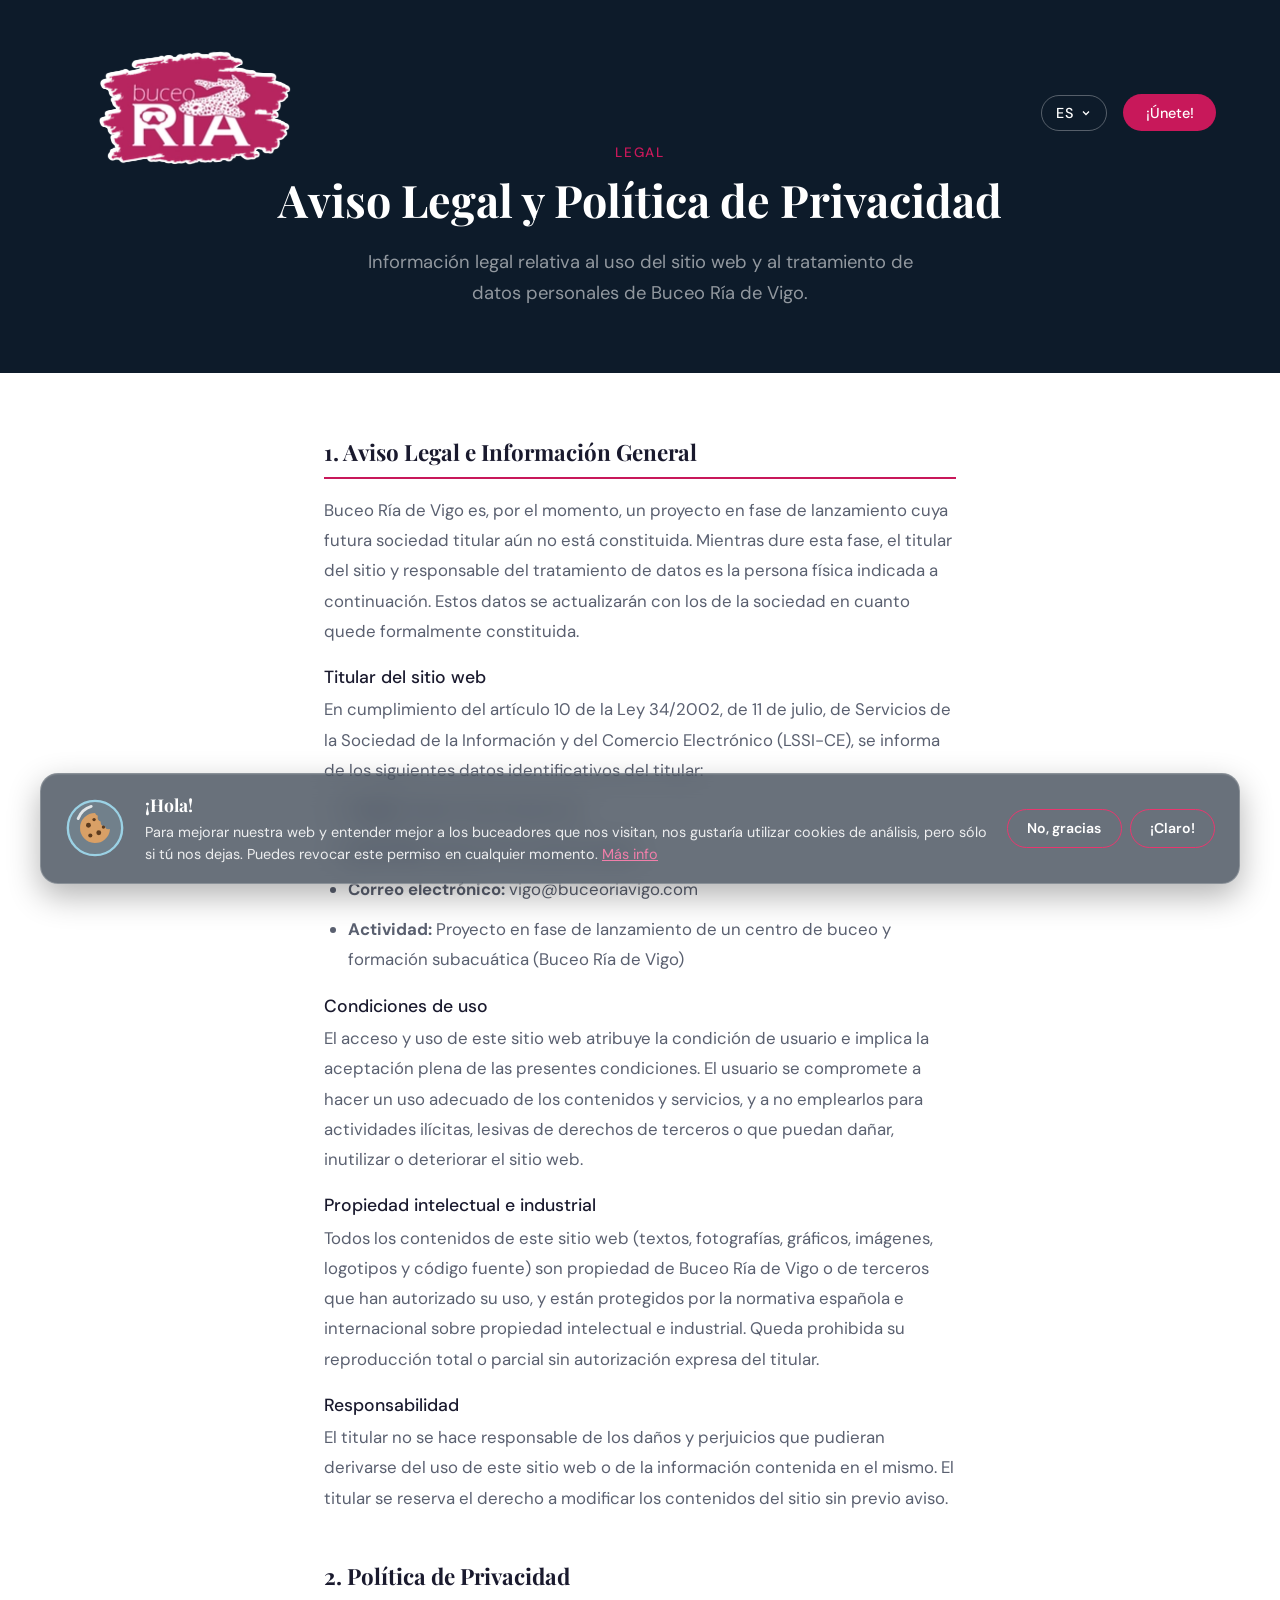
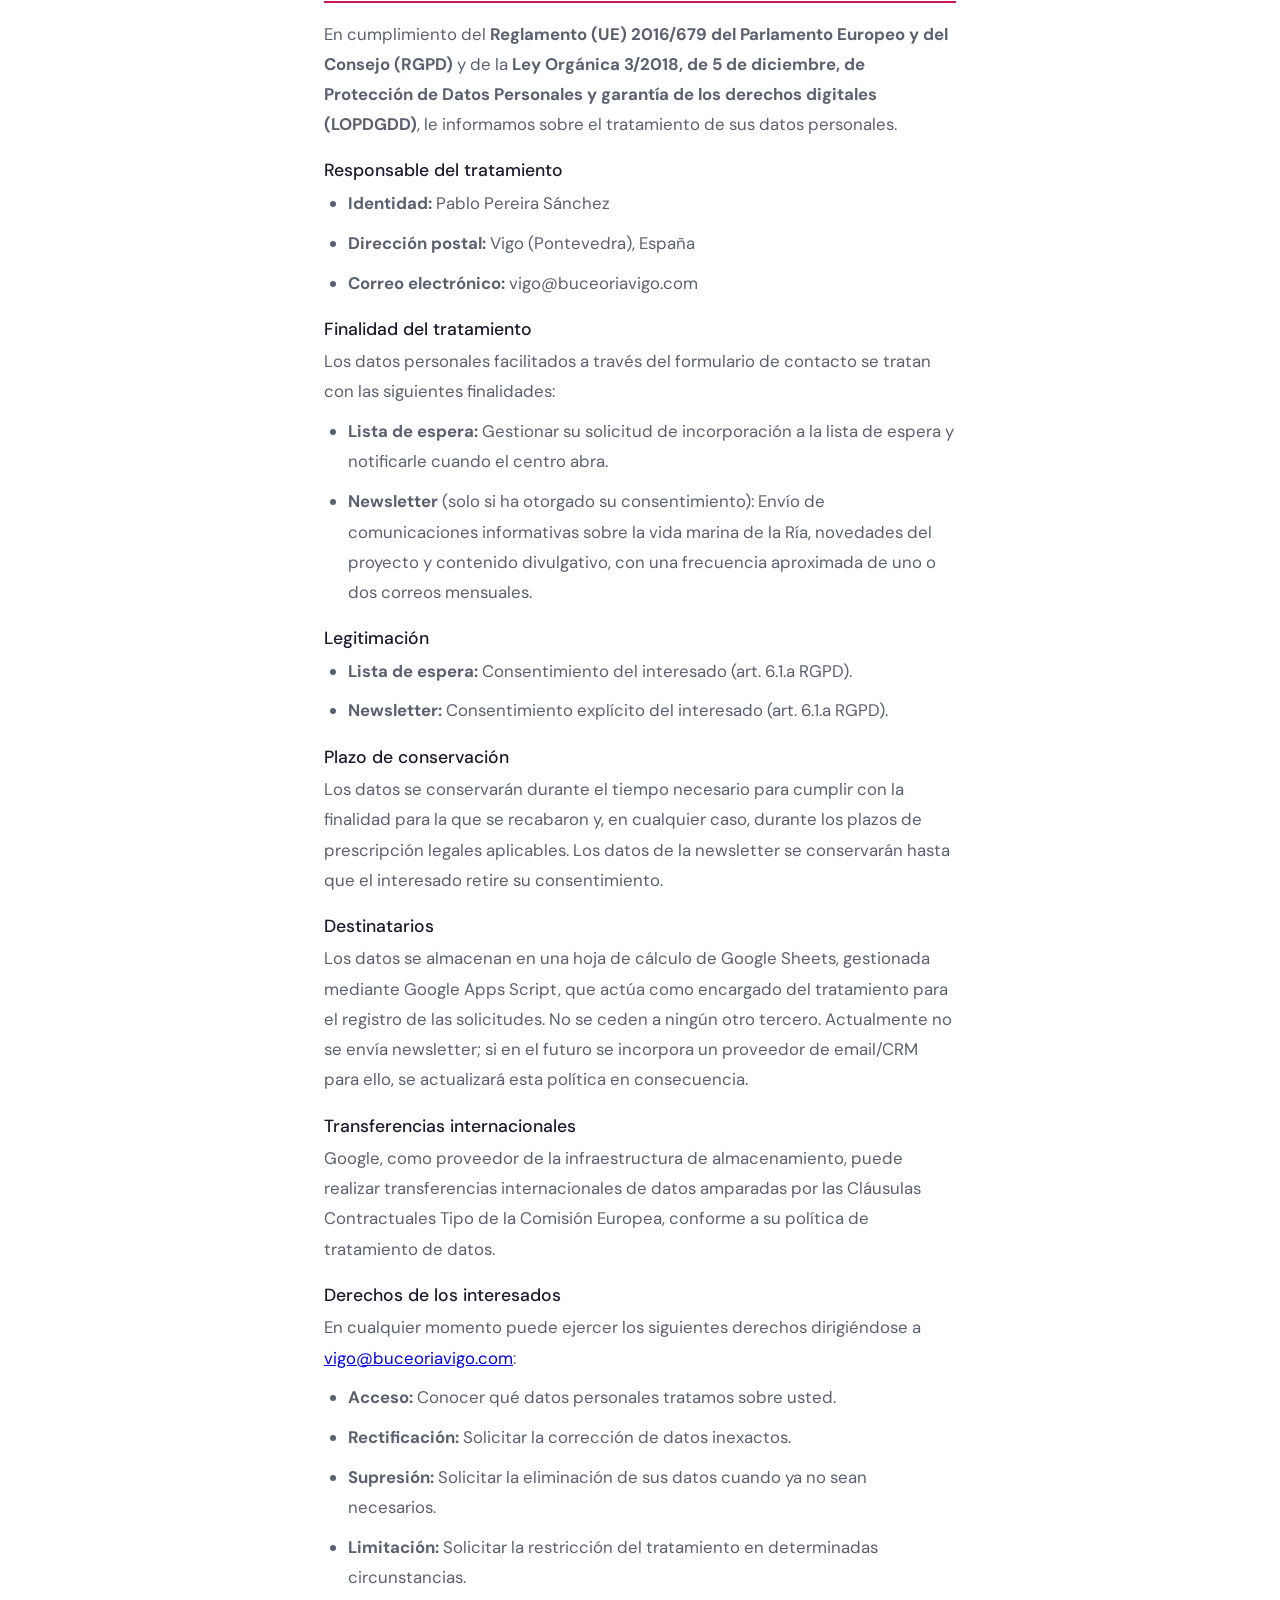
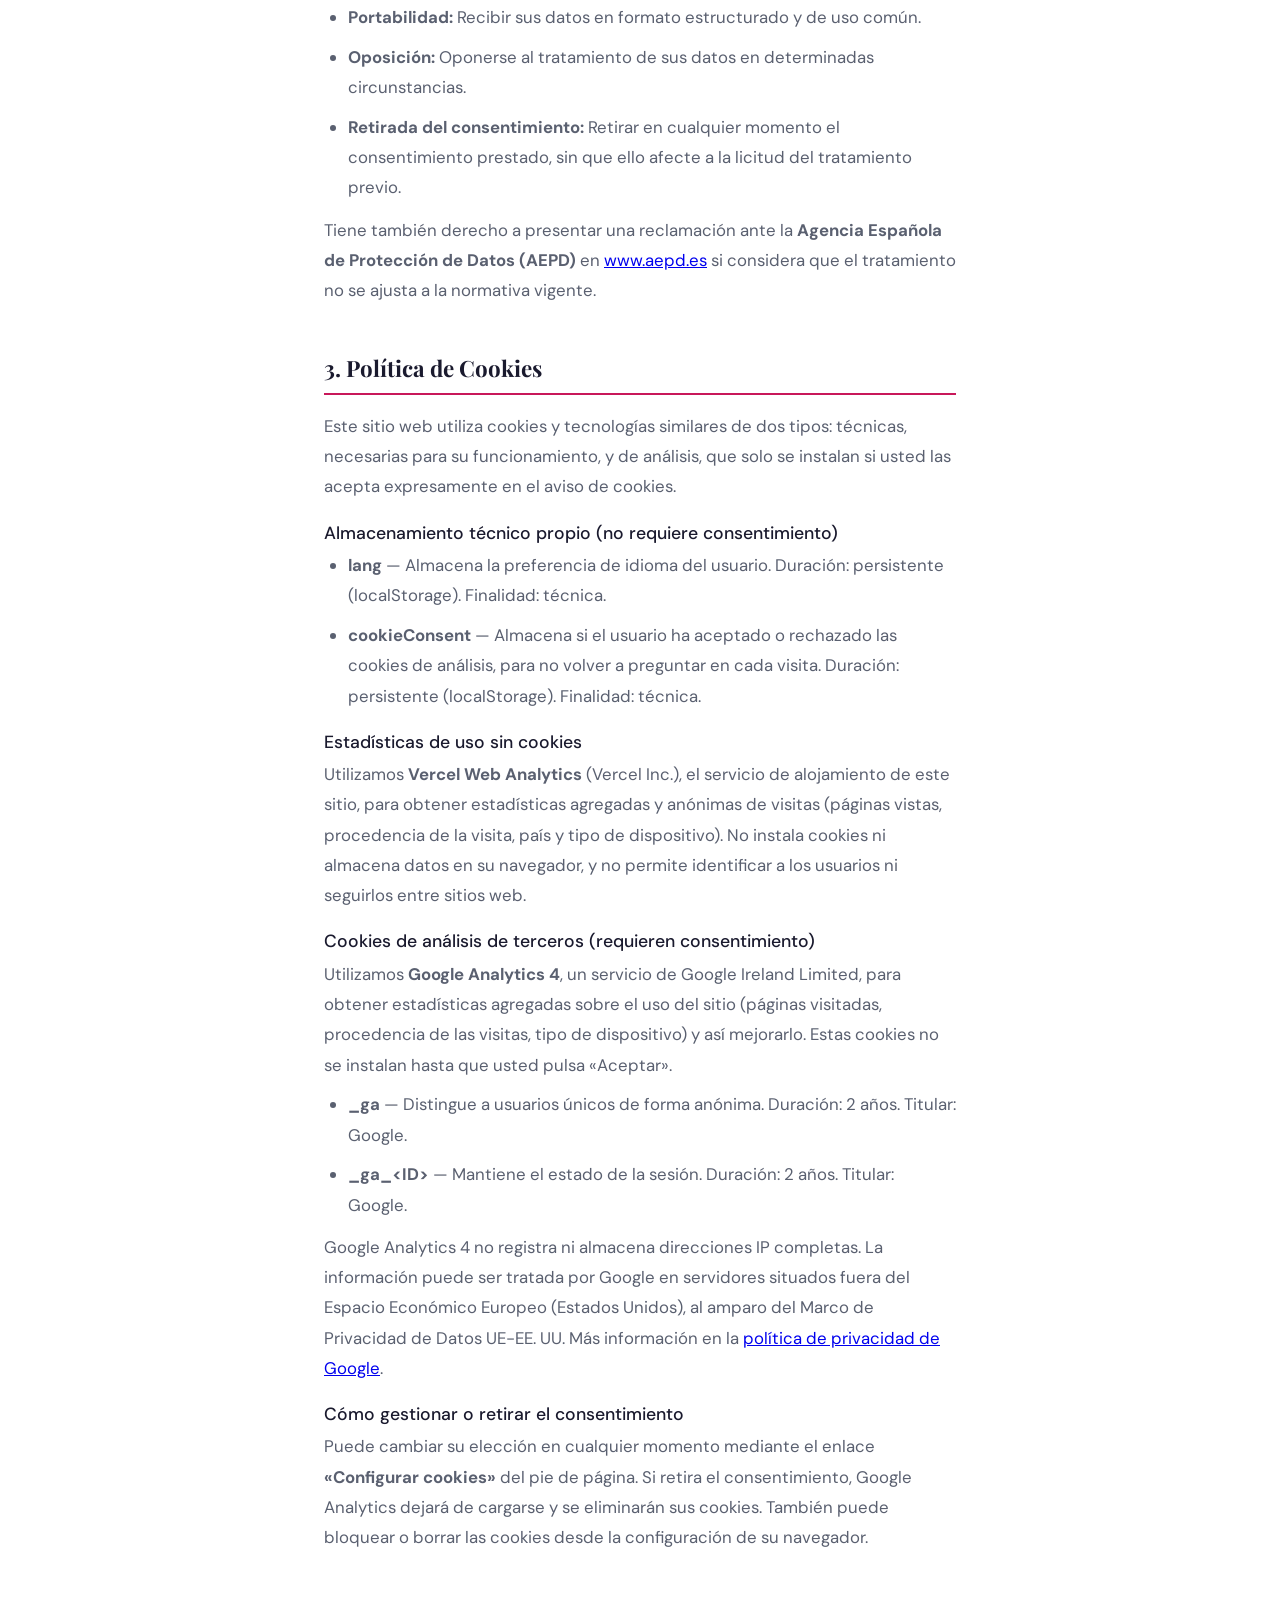
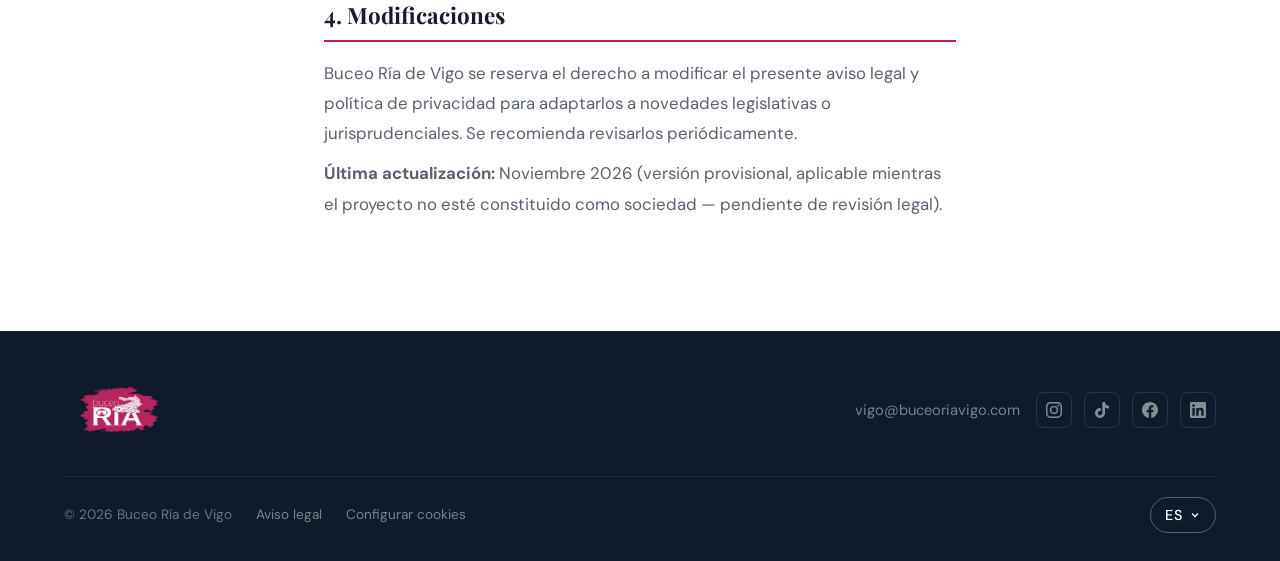
==== commit 9756b8c1: "Redes sociales: TikTok, Facebook y LinkedIn en el footer - TikTok y LinkedIn nuevos; Facebook activa" ====
--- a/aviso-legal.html
+++ b/aviso-legal.html
@@ -167,13 +167,19 @@
     </div>
     <div class="footer-contact">
       <a href="mailto:vigo@buceoriavigo.com" class="footer-link footer-email">vigo@buceoriavigo.com</a>
-      <!-- redes sociales: Instagram activo; Facebook/YouTube ocultos (quitar style="display:none" en cada uno para reactivar) -->
+      <!-- redes sociales: Instagram, TikTok, Facebook y LinkedIn activos; YouTube oculto (quitar style="display:none" para reactivar) -->
       <div class="social-links">
         <a href="https://www.instagram.com/buceoria.vigo/" target="_blank" rel="noopener" class="social-link" title="Instagram" aria-label="Instagram">
           <svg width="16" height="16" fill="currentColor" viewBox="0 0 24 24"><path d="M12 2.163c3.204 0 3.584.012 4.85.07 3.252.148 4.771 1.691 4.919 4.919.058 1.265.069 1.645.069 4.849 0 3.205-.012 3.584-.069 4.849-.149 3.225-1.664 4.771-4.919 4.919-1.266.058-1.644.07-4.85.07-3.204 0-3.584-.012-4.849-.07-3.26-.149-4.771-1.699-4.919-4.92-.058-1.265-.07-1.644-.07-4.849 0-3.204.013-3.583.07-4.849.149-3.227 1.664-4.771 4.919-4.919 1.266-.057 1.645-.069 4.849-.069zM12 0C8.741 0 8.333.014 7.053.072 2.695.272.273 2.69.073 7.052.014 8.333 0 8.741 0 12c0 3.259.014 3.668.072 4.948.2 4.358 2.618 6.78 6.98 6.98C8.333 23.986 8.741 24 12 24c3.259 0 3.668-.014 4.948-.072 4.354-.2 6.782-2.618 6.979-6.98.059-1.28.073-1.689.073-4.948 0-3.259-.014-3.667-.072-4.947-.196-4.354-2.617-6.78-6.979-6.98C15.668.014 15.259 0 12 0zm0 5.838a6.162 6.162 0 100 12.324 6.162 6.162 0 000-12.324zM12 16a4 4 0 110-8 4 4 0 010 8zm6.406-11.845a1.44 1.44 0 100 2.881 1.44 1.44 0 000-2.881z"/></svg>
         </a>
-        <a href="https://facebook.com" target="_blank" rel="noopener" class="social-link" title="Facebook" aria-label="Facebook" style="display: none;">
+        <a href="https://www.tiktok.com/@buceoriavigo" target="_blank" rel="noopener" class="social-link" title="TikTok" aria-label="TikTok">
+          <svg width="16" height="16" fill="currentColor" viewBox="0 0 24 24"><path d="M12.525.02c1.31-.02 2.61-.01 3.91-.02.08 1.53.63 3.09 1.75 4.17 1.12 1.11 2.7 1.62 4.24 1.79v4.03c-1.44-.05-2.89-.35-4.2-.97-.57-.26-1.1-.59-1.62-.93-.01 2.92.01 5.84-.02 8.75-.08 1.4-.54 2.79-1.35 3.94-1.31 1.92-3.58 3.17-5.91 3.21-1.43.08-2.86-.31-4.08-1.03-2.02-1.19-3.44-3.37-3.65-5.71-.02-.5-.03-1-.01-1.49.18-1.9 1.12-3.72 2.58-4.96 1.66-1.44 3.98-2.13 6.15-1.72.02 1.48-.04 2.96-.04 4.44-.99-.32-2.15-.23-3.02.37-.63.41-1.11 1.04-1.36 1.75-.21.51-.15 1.07-.14 1.61.24 1.64 1.82 3.02 3.5 2.87 1.12-.01 2.19-.66 2.77-1.61.19-.33.4-.67.41-1.06.1-1.79.06-3.57.07-5.36.01-4.03-.01-8.05.02-12.07z"/></svg>
+        </a>
+        <a href="https://www.facebook.com/share/19aGgpAALt/" target="_blank" rel="noopener" class="social-link" title="Facebook" aria-label="Facebook">
           <svg width="16" height="16" fill="currentColor" viewBox="0 0 24 24"><path d="M24 12.073c0-6.627-5.373-12-12-12s-12 5.373-12 12c0 5.99 4.388 10.954 10.125 11.854v-8.385H7.078v-3.47h3.047V9.43c0-3.007 1.792-4.669 4.533-4.669 1.312 0 2.686.235 2.686.235v2.953H15.83c-1.491 0-1.956.925-1.956 1.874v2.25h3.328l-.532 3.47h-2.796v8.385C19.612 23.027 24 18.062 24 12.073z"/></svg>
+        </a>
+        <a href="https://www.linkedin.com/company/buceoriavigo/" target="_blank" rel="noopener" class="social-link" title="LinkedIn" aria-label="LinkedIn">
+          <svg width="16" height="16" fill="currentColor" viewBox="0 0 24 24"><path d="M20.447 20.452h-3.554v-5.569c0-1.328-.027-3.037-1.852-3.037-1.853 0-2.136 1.445-2.136 2.939v5.667H9.351V9h3.414v1.561h.046c.477-.9 1.637-1.85 3.37-1.85 3.601 0 4.267 2.37 4.267 5.455v6.286zM5.337 7.433c-1.144 0-2.063-.926-2.063-2.065 0-1.138.92-2.063 2.063-2.063 1.14 0 2.064.925 2.064 2.063 0 1.139-.925 2.065-2.064 2.065zm1.782 13.019H3.555V9h3.564v11.452zM22.225 0H1.771C.792 0 0 .774 0 1.729v20.542C0 23.227.792 24 1.771 24h20.451C23.2 24 24 23.227 24 22.271V1.729C24 .774 23.2 0 22.222 0h.003z"/></svg>
         </a>
         <a href="https://youtube.com" target="_blank" rel="noopener" class="social-link" title="YouTube" aria-label="YouTube" style="display: none;">
           <svg width="16" height="16" fill="currentColor" viewBox="0 0 24 24"><path d="M23.498 6.186a3.016 3.016 0 00-2.122-2.136C19.505 3.545 12 3.545 12 3.545s-7.505 0-9.377.505A3.017 3.017 0 00.502 6.186C0 8.07 0 12 0 12s0 3.93.502 5.814a3.016 3.016 0 002.122 2.136c1.871.505 9.376.505 9.376.505s7.505 0 9.377-.505a3.015 3.015 0 002.122-2.136C24 15.93 24 12 24 12s0-3.93-.502-5.814zM9.545 15.568V8.432L15.818 12l-6.273 3.568z"/></svg>
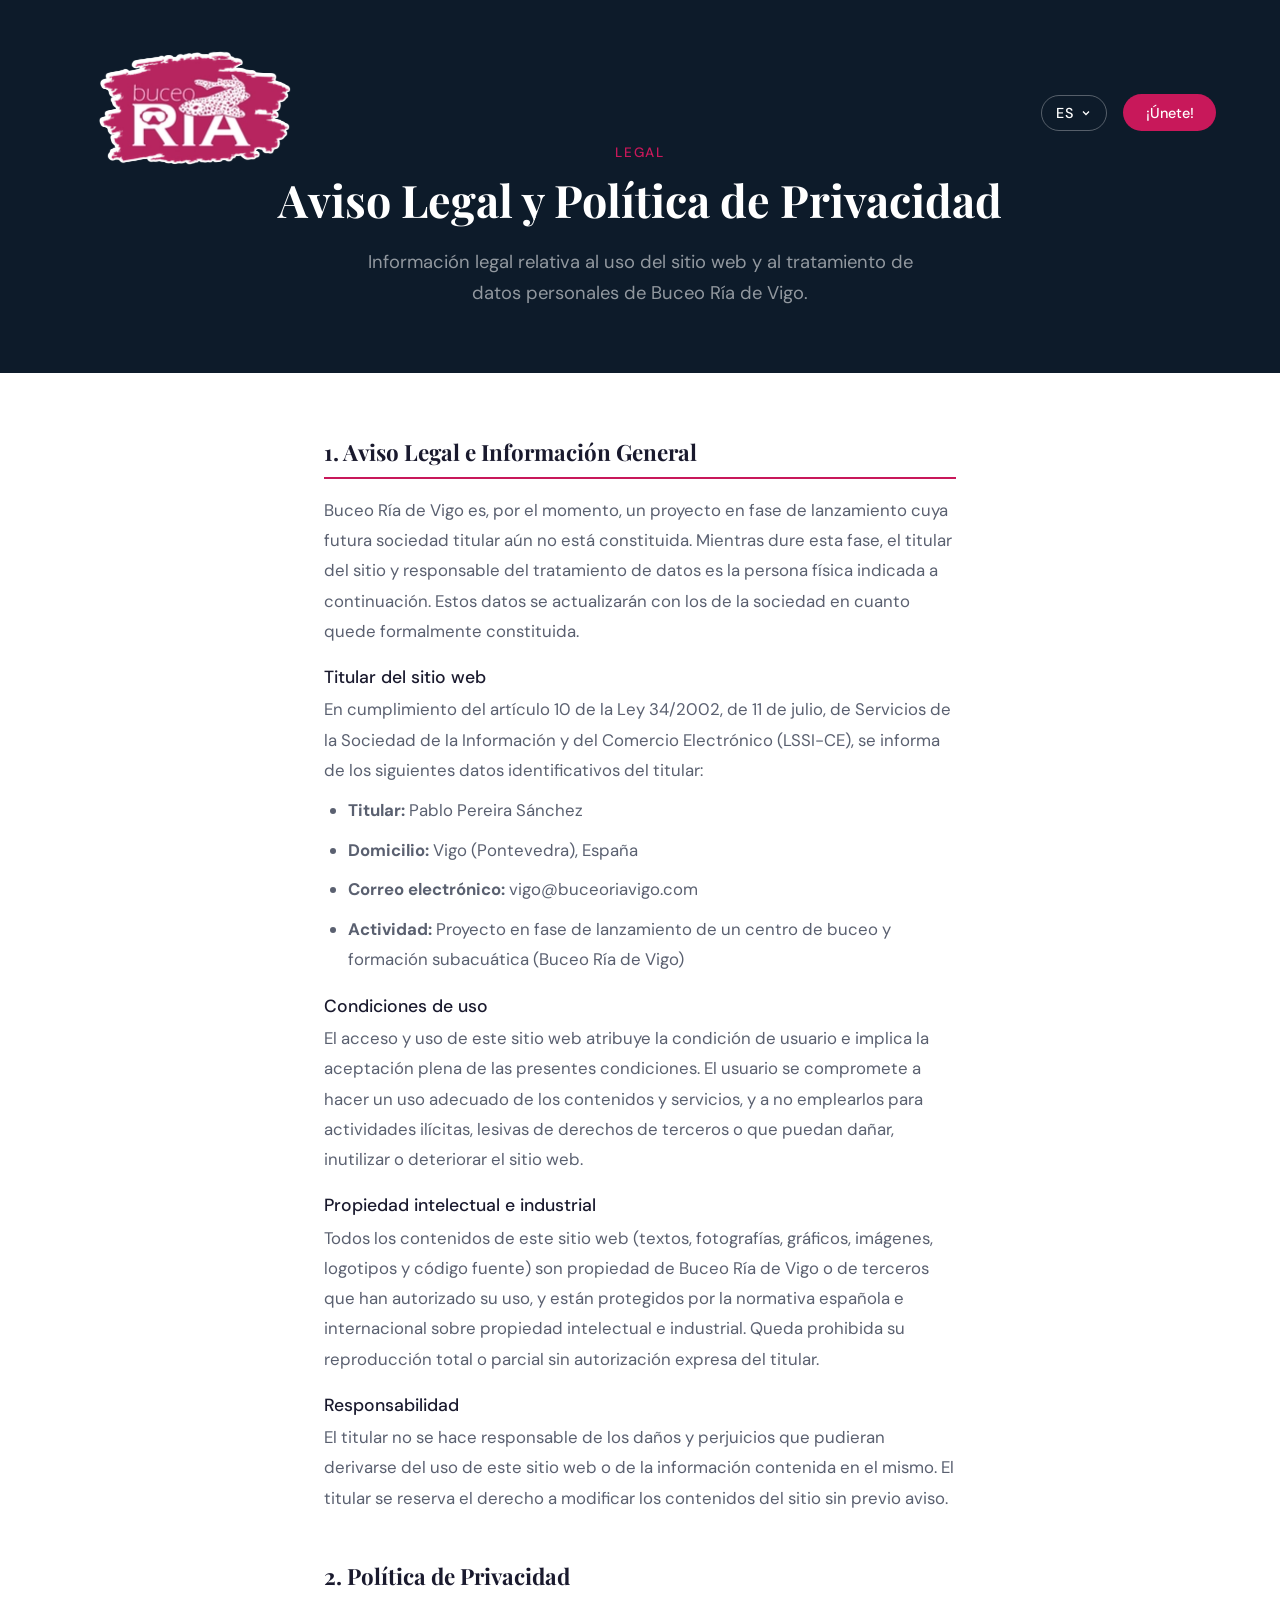
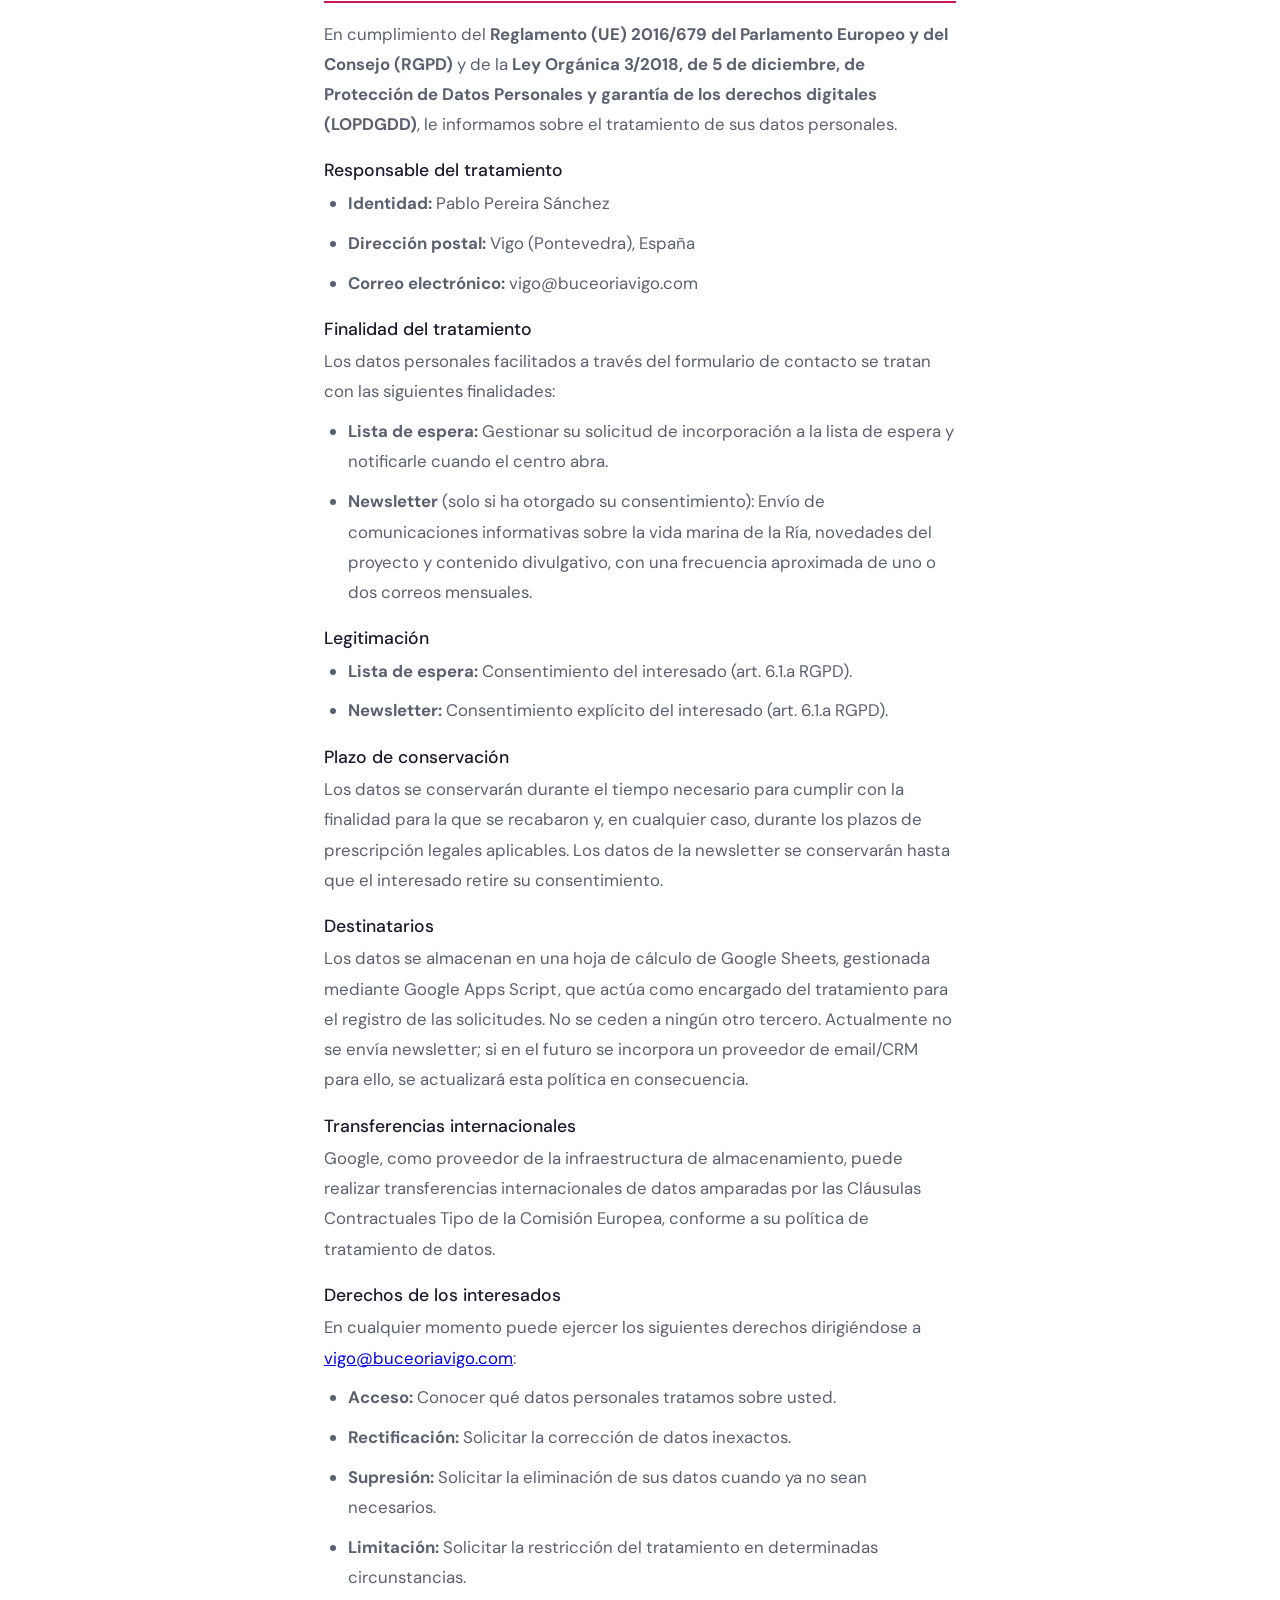
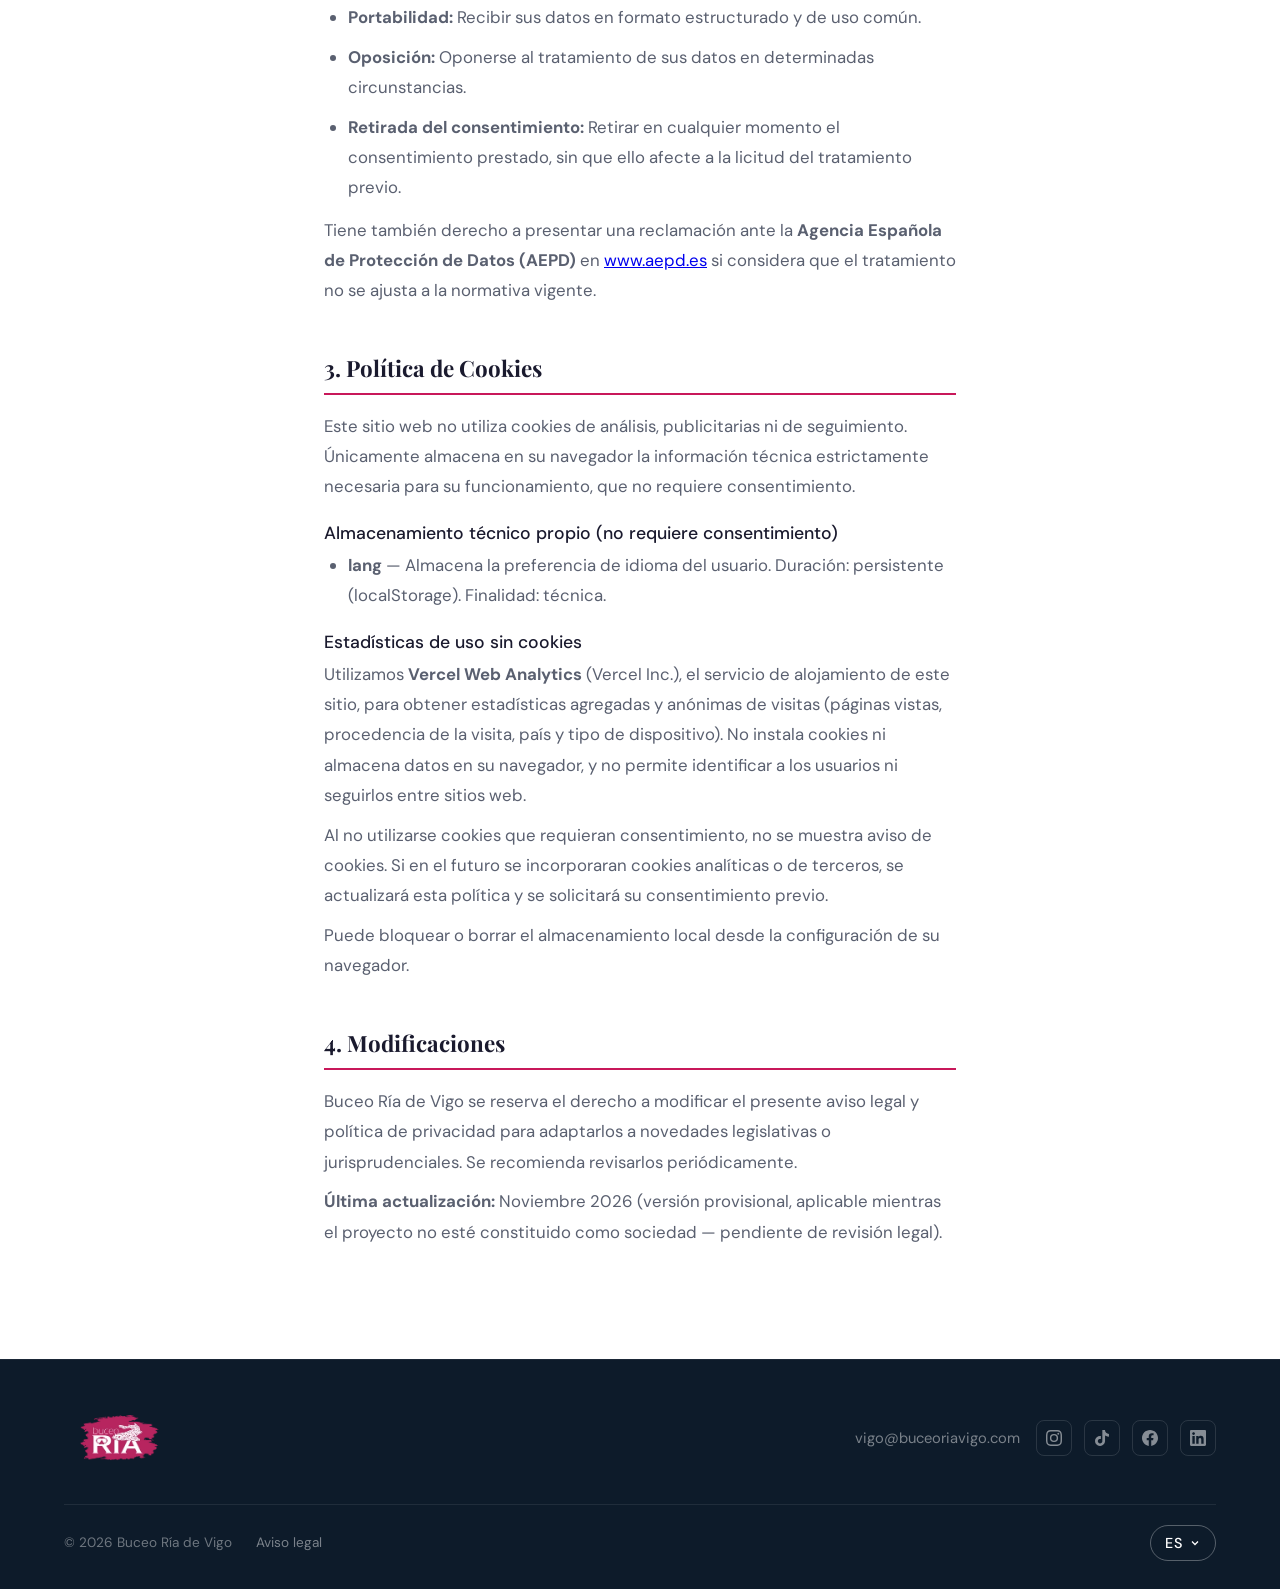
==== commit 2d670b56: "Desactivar Google Analytics (solo Vercel Analytics) - Interruptor GA_ENABLED = false en js/analytics" ====
--- a/aviso-legal.html
+++ b/aviso-legal.html
@@ -131,16 +131,22 @@
   <!-- 3. POLÍTICA DE COOKIES -->
   <div class="legal-section" id="cookies">
     <h2>3. Política de Cookies</h2>
-    <p>Este sitio web utiliza cookies y tecnologías similares de dos tipos: técnicas, necesarias para su funcionamiento, y de análisis, que solo se instalan si usted las acepta expresamente en el aviso de cookies.</p>
+    <p>Este sitio web no utiliza cookies de análisis, publicitarias ni de seguimiento. Únicamente almacena en su navegador la información técnica estrictamente necesaria para su funcionamiento, que no requiere consentimiento.</p>
     <h3>Almacenamiento técnico propio (no requiere consentimiento)</h3>
     <ul>
       <li><strong>lang</strong> — Almacena la preferencia de idioma del usuario. Duración: persistente (localStorage). Finalidad: técnica.</li>
-      <li><strong>cookieConsent</strong> — Almacena si el usuario ha aceptado o rechazado las cookies de análisis, para no volver a preguntar en cada visita. Duración: persistente (localStorage). Finalidad: técnica.</li>
     </ul>
     <h3>Estadísticas de uso sin cookies</h3>
     <p>Utilizamos <strong>Vercel Web Analytics</strong> (Vercel Inc.), el servicio de alojamiento de este sitio, para obtener estadísticas agregadas y anónimas de visitas (páginas vistas, procedencia de la visita, país y tipo de dispositivo). No instala cookies ni almacena datos en su navegador, y no permite identificar a los usuarios ni seguirlos entre sitios web.</p>
+    <p>Al no utilizarse cookies que requieran consentimiento, no se muestra aviso de cookies. Si en el futuro se incorporaran cookies analíticas o de terceros, se actualizará esta política y se solicitará su consentimiento previo.</p>
+    <p>Puede bloquear o borrar el almacenamiento local desde la configuración de su navegador.</p>
+    <!-- GOOGLE ANALYTICS (desactivado con GA_ENABLED = false en js/analytics.js).
+         Para reactivar GA: sustituir el párrafo introductorio y el de "Al no utilizarse cookies..."
+         por este bloque, y volver a añadir cookieConsent a la lista de almacenamiento técnico:
+    <p>Este sitio web utiliza cookies y tecnologías similares de dos tipos: técnicas, necesarias para su funcionamiento, y de análisis, que solo se instalan si usted las acepta expresamente en el aviso de cookies.</p>
+    <li><strong>cookieConsent</strong> — Almacena si el usuario ha aceptado o rechazado las cookies de análisis, para no volver a preguntar en cada visita. Duración: persistente (localStorage). Finalidad: técnica.</li>
     <h3>Cookies de análisis de terceros (requieren consentimiento)</h3>
-    <p>Utilizamos <strong>Google Analytics 4</strong>, un servicio de Google Ireland Limited, para obtener estadísticas agregadas sobre el uso del sitio (páginas visitadas, procedencia de las visitas, tipo de dispositivo) y así mejorarlo. Estas cookies no se instalan hasta que usted pulsa «Aceptar».</p>
+    <p>Utilizamos <strong>Google Analytics 4</strong>, un servicio de Google Ireland Limited, para obtener estadísticas agregadas sobre el uso del sitio (páginas visitadas, procedencia de las visitas, tipo de dispositivo) y así mejorarlo. Estas cookies no se instalan hasta que usted pulsa «¡Claro!» en el aviso de cookies.</p>
     <ul>
       <li><strong>_ga</strong> — Distingue a usuarios únicos de forma anónima. Duración: 2 años. Titular: Google.</li>
       <li><strong>_ga_&lt;ID&gt;</strong> — Mantiene el estado de la sesión. Duración: 2 años. Titular: Google.</li>
@@ -148,6 +154,7 @@
     <p>Google Analytics 4 no registra ni almacena direcciones IP completas. La información puede ser tratada por Google en servidores situados fuera del Espacio Económico Europeo (Estados Unidos), al amparo del Marco de Privacidad de Datos UE-EE. UU. Más información en la <a href="https://policies.google.com/privacy" target="_blank" rel="noopener">política de privacidad de Google</a>.</p>
     <h3>Cómo gestionar o retirar el consentimiento</h3>
     <p>Puede cambiar su elección en cualquier momento mediante el enlace <strong>«Configurar cookies»</strong> del pie de página. Si retira el consentimiento, Google Analytics dejará de cargarse y se eliminarán sus cookies. También puede bloquear o borrar las cookies desde la configuración de su navegador.</p>
+    -->
   </div>
 
   <!-- 4. MODIFICACIONES -->
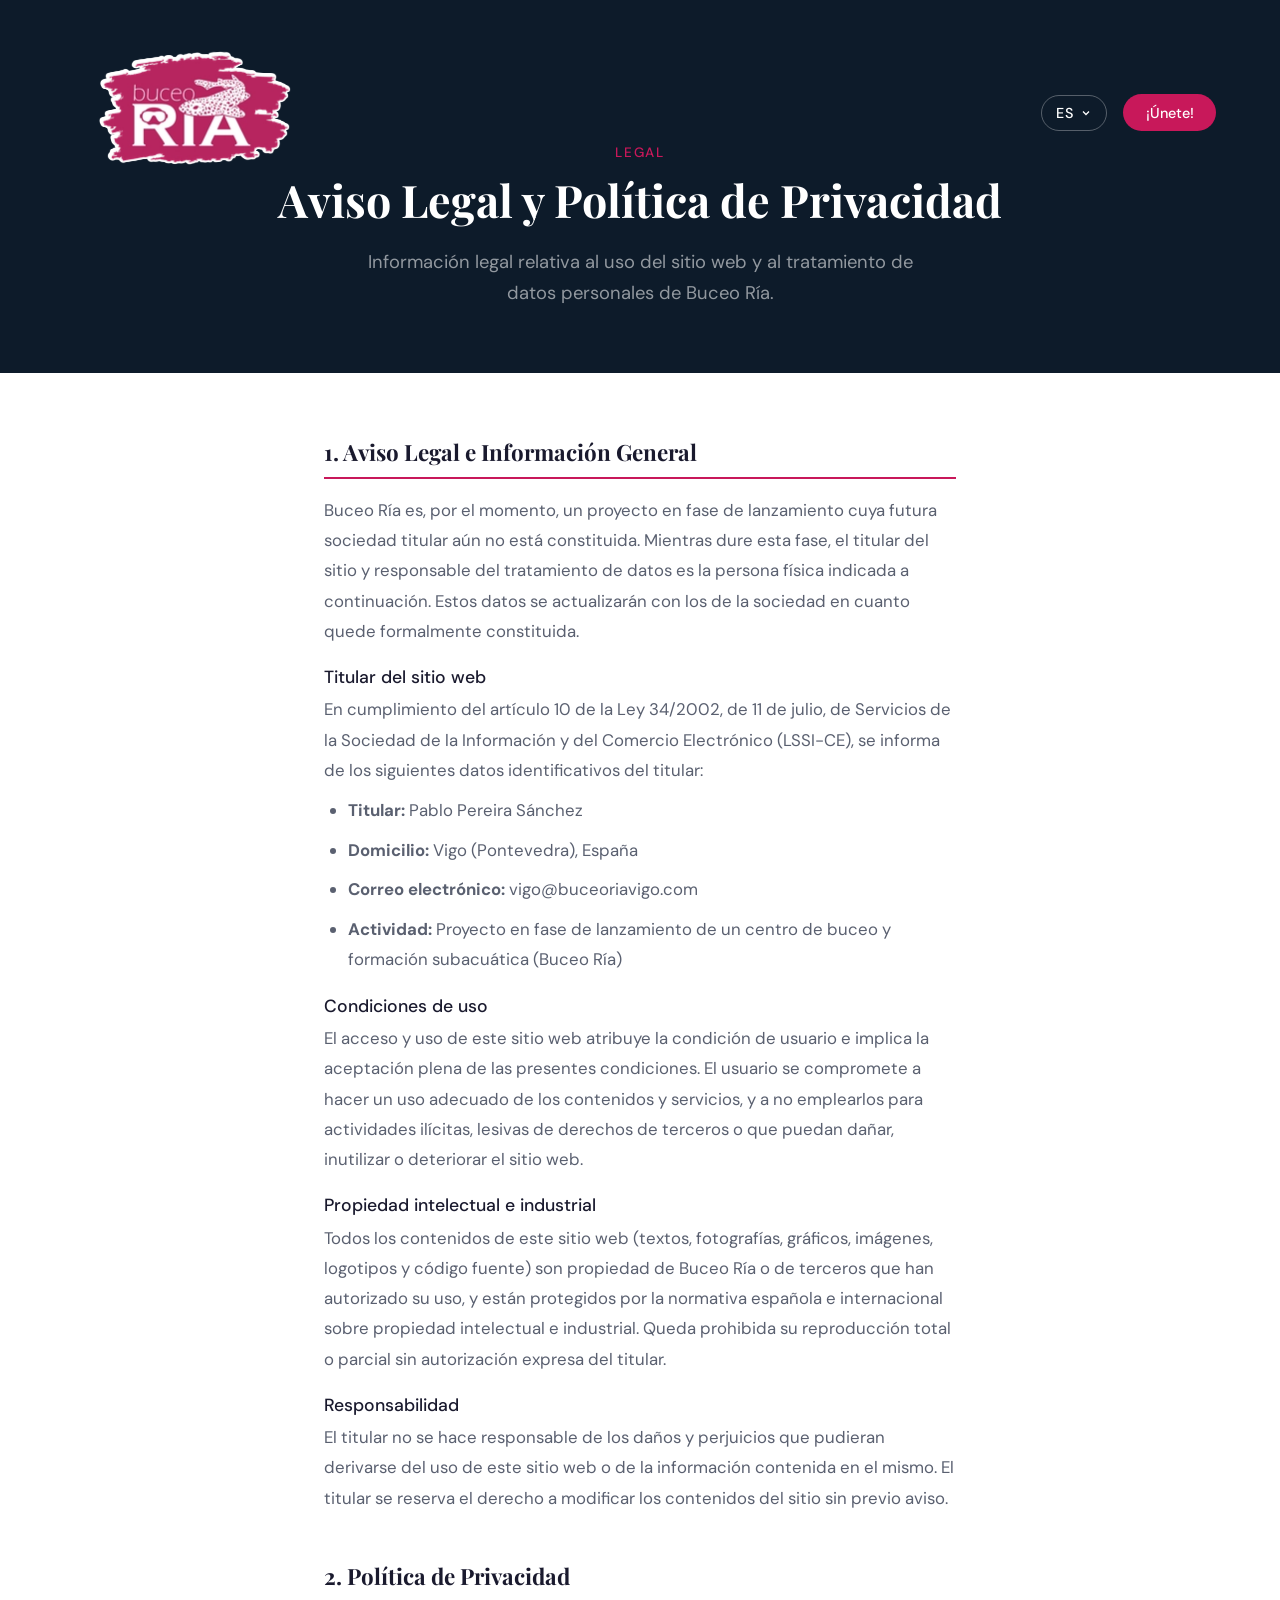
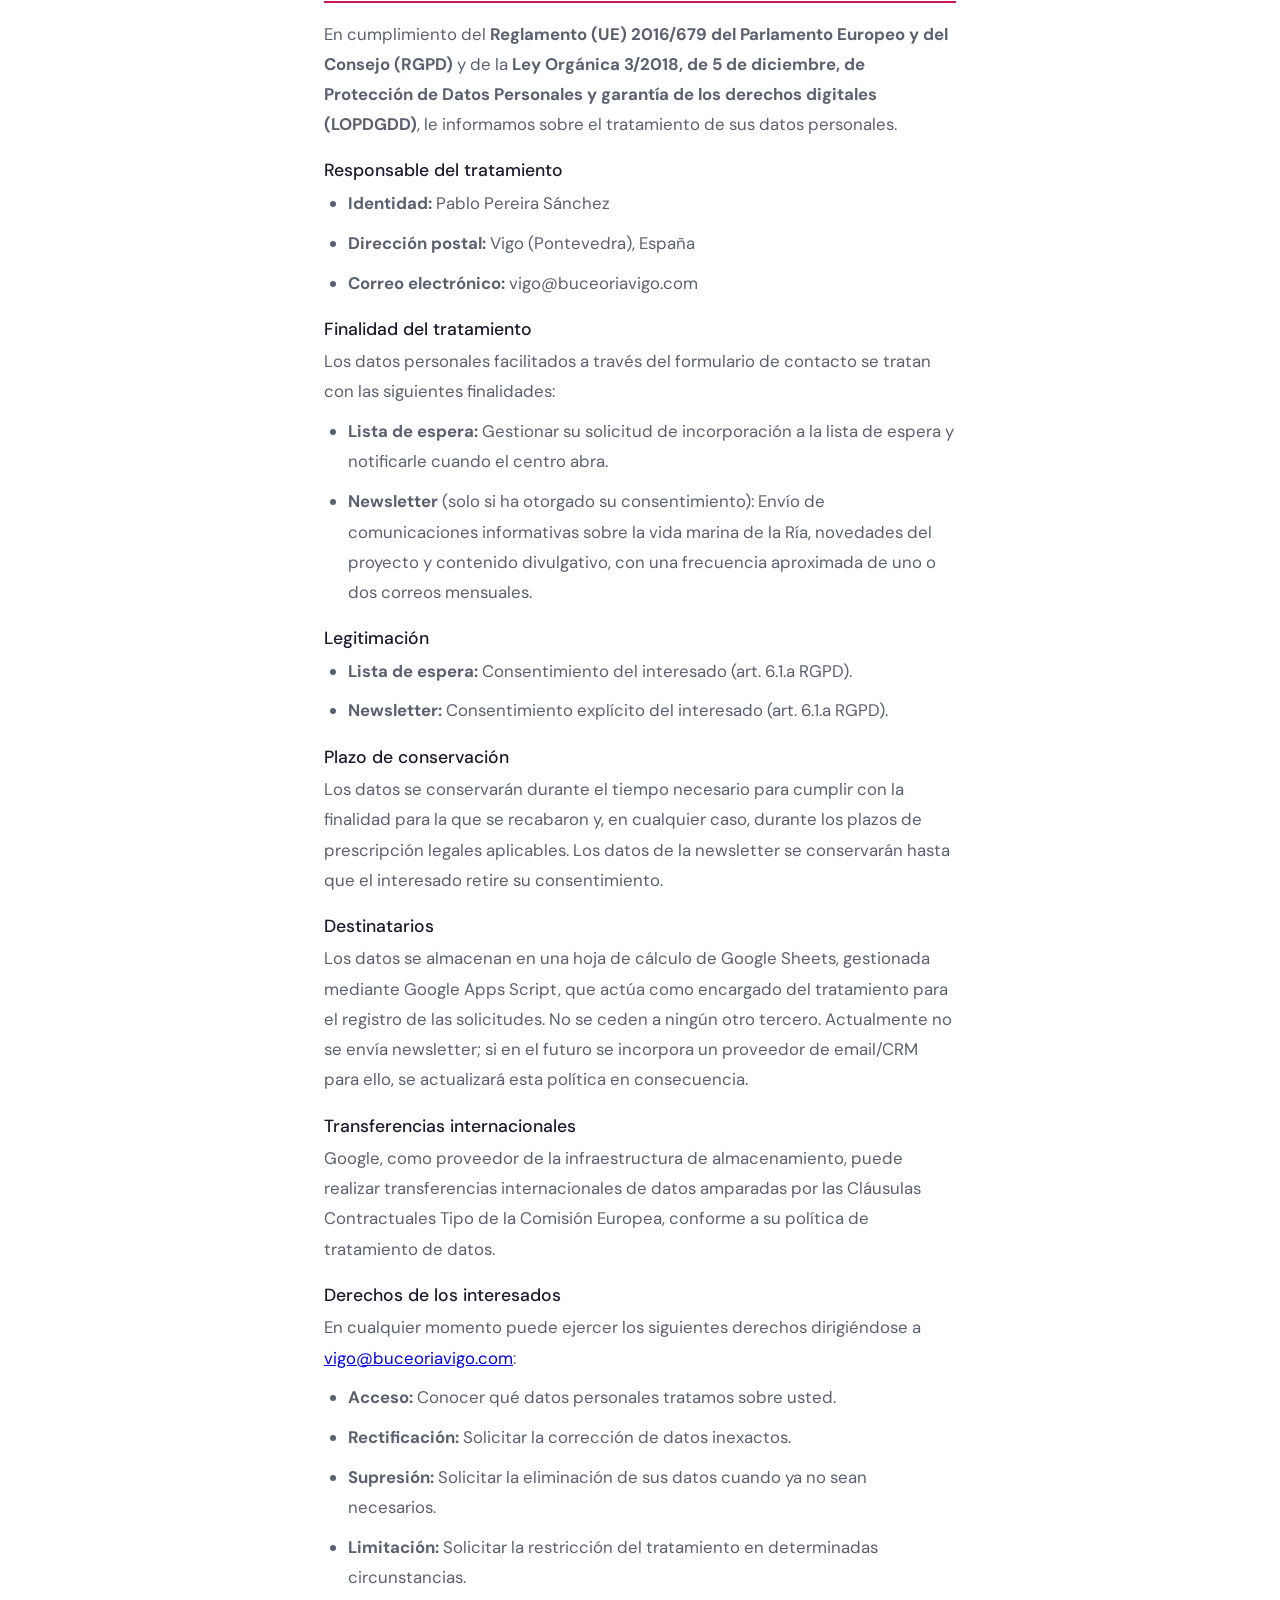
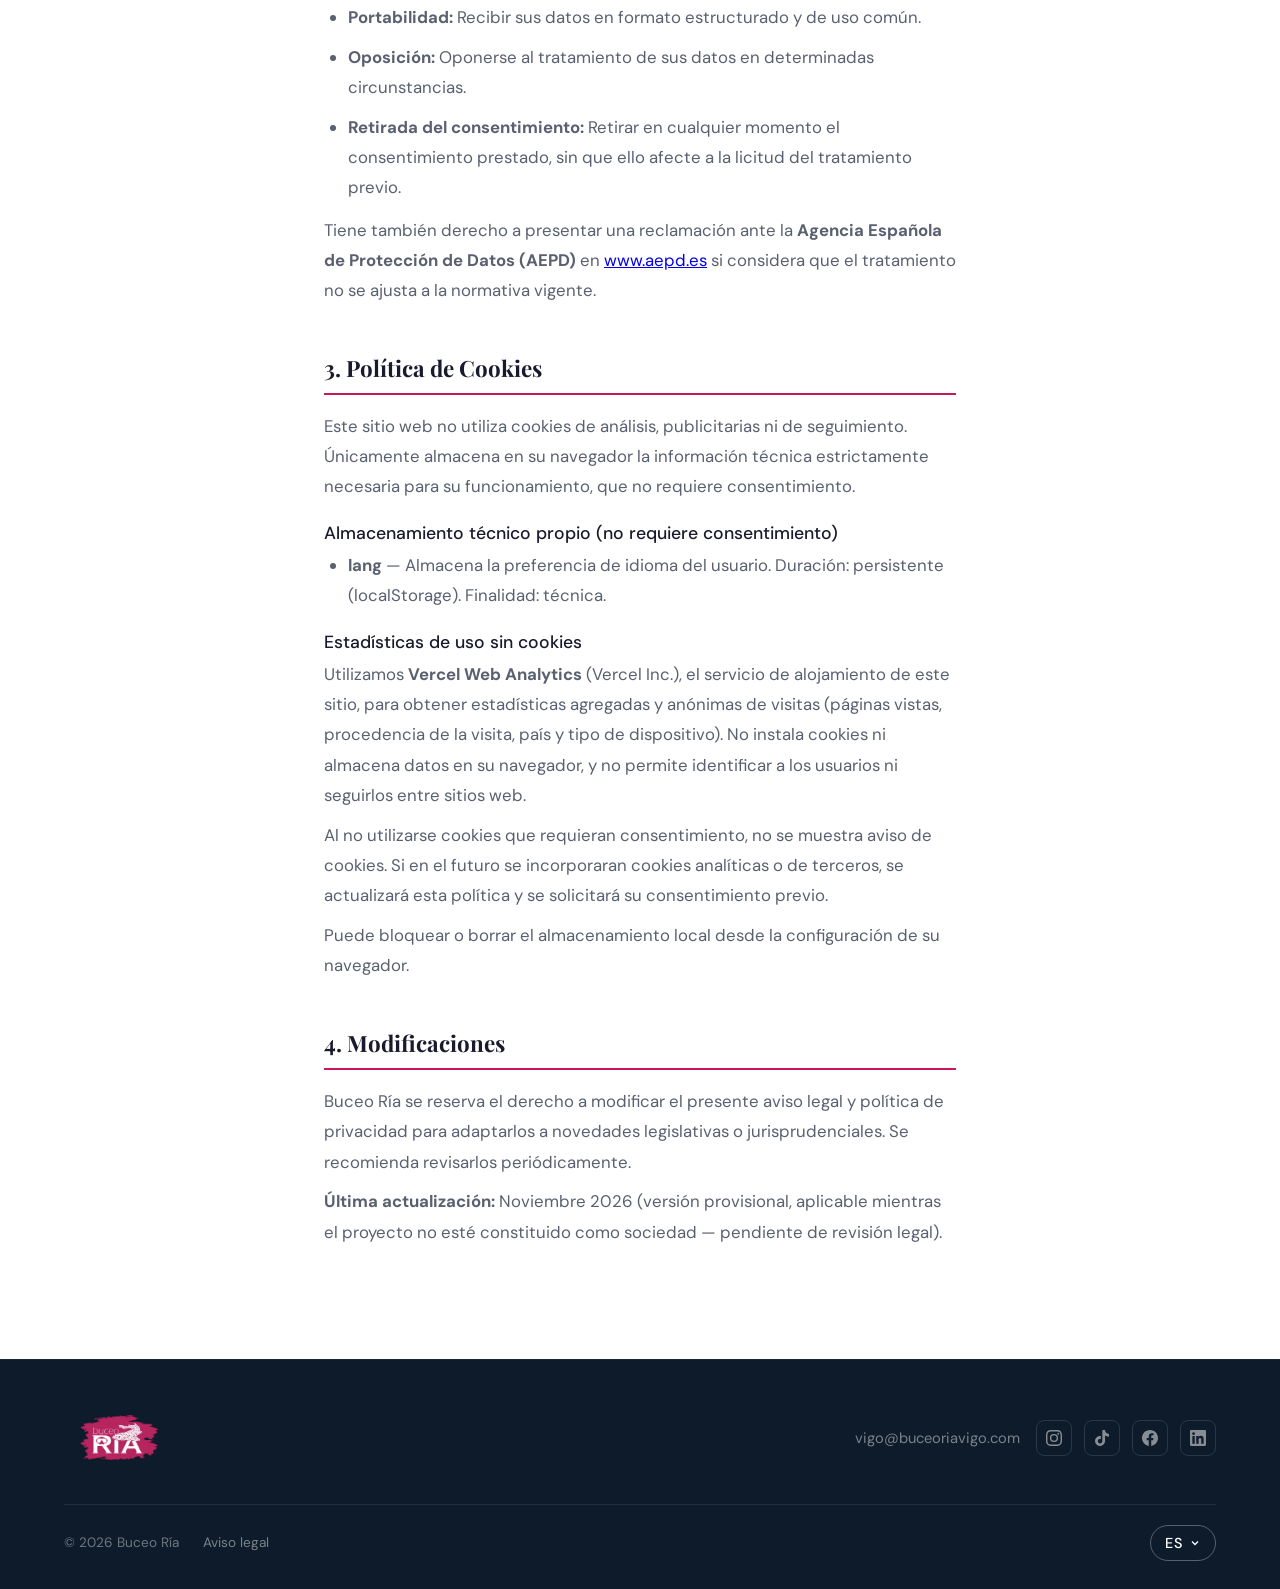
==== commit c6dde2da: "Nombre de marca: "Buceo Ría" en lugar de "Buceo Ría de Vigo" Aviso legal, texto LOPD del formulario " ====
--- a/aviso-legal.html
+++ b/aviso-legal.html
@@ -5,7 +5,7 @@
   <meta name="viewport" content="width=device-width, initial-scale=1.0">
 
   <title>Aviso Legal y Política de Privacidad | Buceo Ría</title>
-  <meta name="description" content="Aviso legal, política de privacidad y política de cookies de Buceo Ría de Vigo.">
+  <meta name="description" content="Aviso legal, política de privacidad y política de cookies de Buceo Ría.">
   <meta name="robots" content="noindex, follow">
   <link rel="canonical" href="https://www.buceoriavigo.com/aviso-legal.html">
 
@@ -19,7 +19,7 @@
   <meta property="og:type" content="website">
   <meta property="og:url" content="https://www.buceoriavigo.com/aviso-legal.html">
   <meta property="og:title" content="Aviso Legal y Política de Privacidad | Buceo Ría">
-  <meta property="og:description" content="Aviso legal, política de privacidad y política de cookies de Buceo Ría de Vigo.">
+  <meta property="og:description" content="Aviso legal, política de privacidad y política de cookies de Buceo Ría.">
   <meta property="og:site_name" content="Buceo Ría">
 
   <link rel="preconnect" href="https://fonts.googleapis.com">
@@ -54,7 +54,7 @@
 <div class="legal-header">
   <div class="section-label">Legal</div>
   <h1 class="section-title">Aviso Legal y Política de Privacidad</h1>
-  <p class="section-intro">Información legal relativa al uso del sitio web y al tratamiento de datos personales de Buceo Ría de Vigo.</p>
+  <p class="section-intro">Información legal relativa al uso del sitio web y al tratamiento de datos personales de Buceo Ría.</p>
 </div>
 
 <!-- CONTENIDO -->
@@ -63,19 +63,19 @@
   <!-- 1. AVISO LEGAL -->
   <div class="legal-section">
     <h2>1. Aviso Legal e Información General</h2>
-    <p>Buceo Ría de Vigo es, por el momento, un proyecto en fase de lanzamiento cuya futura sociedad titular aún no está constituida. Mientras dure esta fase, el titular del sitio y responsable del tratamiento de datos es la persona física indicada a continuación. Estos datos se actualizarán con los de la sociedad en cuanto quede formalmente constituida.</p>
+    <p>Buceo Ría es, por el momento, un proyecto en fase de lanzamiento cuya futura sociedad titular aún no está constituida. Mientras dure esta fase, el titular del sitio y responsable del tratamiento de datos es la persona física indicada a continuación. Estos datos se actualizarán con los de la sociedad en cuanto quede formalmente constituida.</p>
     <h3>Titular del sitio web</h3>
     <p>En cumplimiento del artículo 10 de la Ley 34/2002, de 11 de julio, de Servicios de la Sociedad de la Información y del Comercio Electrónico (LSSI-CE), se informa de los siguientes datos identificativos del titular:</p>
     <ul>
       <li><strong>Titular:</strong> Pablo Pereira Sánchez</li>
       <li><strong>Domicilio:</strong> Vigo (Pontevedra), España</li>
       <li><strong>Correo electrónico:</strong> vigo@buceoriavigo.com</li>
-      <li><strong>Actividad:</strong> Proyecto en fase de lanzamiento de un centro de buceo y formación subacuática (Buceo Ría de Vigo)</li>
+      <li><strong>Actividad:</strong> Proyecto en fase de lanzamiento de un centro de buceo y formación subacuática (Buceo Ría)</li>
     </ul>
     <h3>Condiciones de uso</h3>
     <p>El acceso y uso de este sitio web atribuye la condición de usuario e implica la aceptación plena de las presentes condiciones. El usuario se compromete a hacer un uso adecuado de los contenidos y servicios, y a no emplearlos para actividades ilícitas, lesivas de derechos de terceros o que puedan dañar, inutilizar o deteriorar el sitio web.</p>
     <h3>Propiedad intelectual e industrial</h3>
-    <p>Todos los contenidos de este sitio web (textos, fotografías, gráficos, imágenes, logotipos y código fuente) son propiedad de Buceo Ría de Vigo o de terceros que han autorizado su uso, y están protegidos por la normativa española e internacional sobre propiedad intelectual e industrial. Queda prohibida su reproducción total o parcial sin autorización expresa del titular.</p>
+    <p>Todos los contenidos de este sitio web (textos, fotografías, gráficos, imágenes, logotipos y código fuente) son propiedad de Buceo Ría o de terceros que han autorizado su uso, y están protegidos por la normativa española e internacional sobre propiedad intelectual e industrial. Queda prohibida su reproducción total o parcial sin autorización expresa del titular.</p>
     <h3>Responsabilidad</h3>
     <p>El titular no se hace responsable de los daños y perjuicios que pudieran derivarse del uso de este sitio web o de la información contenida en el mismo. El titular se reserva el derecho a modificar los contenidos del sitio sin previo aviso.</p>
   </div>
@@ -160,7 +160,7 @@
   <!-- 4. MODIFICACIONES -->
   <div class="legal-section">
     <h2>4. Modificaciones</h2>
-    <p>Buceo Ría de Vigo se reserva el derecho a modificar el presente aviso legal y política de privacidad para adaptarlos a novedades legislativas o jurisprudenciales. Se recomienda revisarlos periódicamente.</p>
+    <p>Buceo Ría se reserva el derecho a modificar el presente aviso legal y política de privacidad para adaptarlos a novedades legislativas o jurisprudenciales. Se recomienda revisarlos periódicamente.</p>
     <p><strong>Última actualización:</strong> Noviembre 2026 (versión provisional, aplicable mientras el proyecto no esté constituido como sociedad — pendiente de revisión legal).</p>
   </div>
 
@@ -196,7 +196,7 @@
   </div>
   <div class="footer-bottom">
     <div class="footer-legal">
-      <span class="footer-copy">© 2026 Buceo Ría de Vigo</span>
+      <span class="footer-copy">© 2026 Buceo Ría</span>
       <a href="aviso-legal.html" class="footer-link" data-i18n="footer.legal">Aviso legal</a>
       <button type="button" class="footer-link footer-link--btn" data-cookie-settings data-i18n="footer.cookies">Configurar cookies</button>
     </div>
